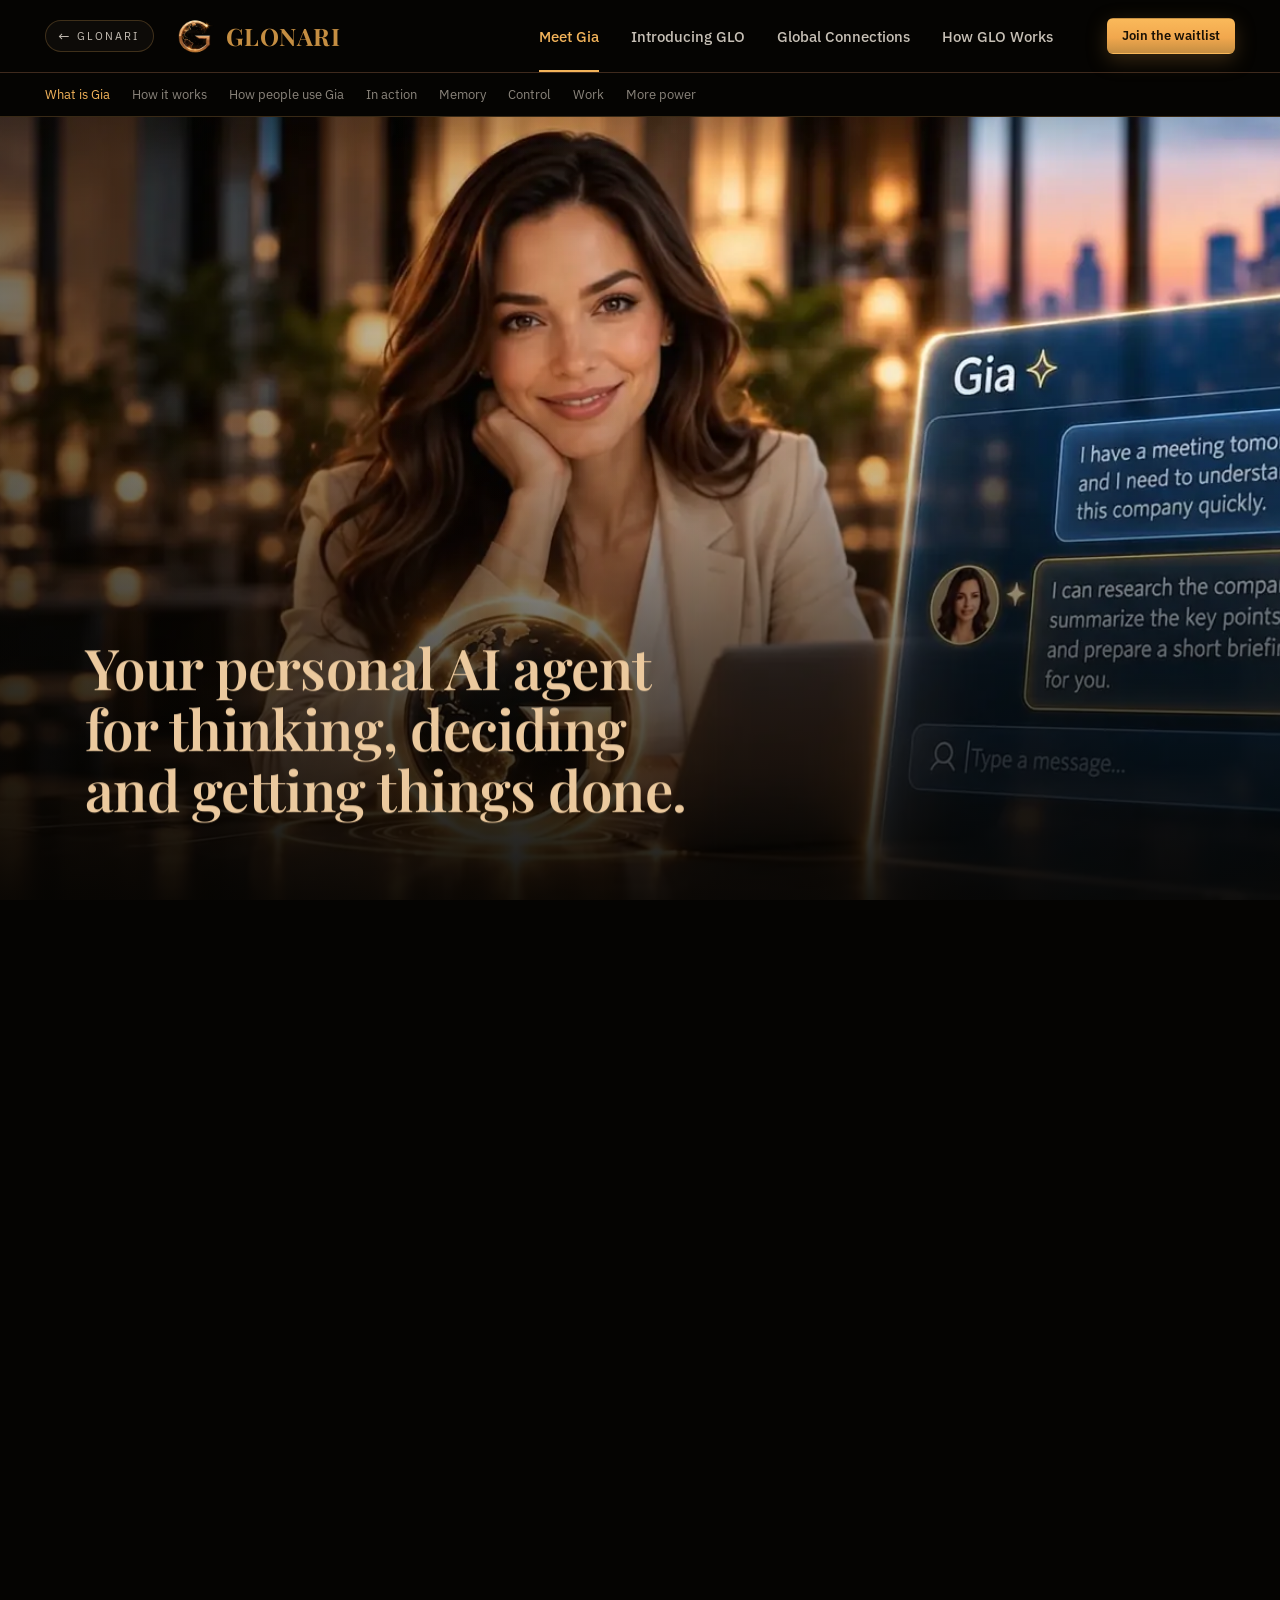
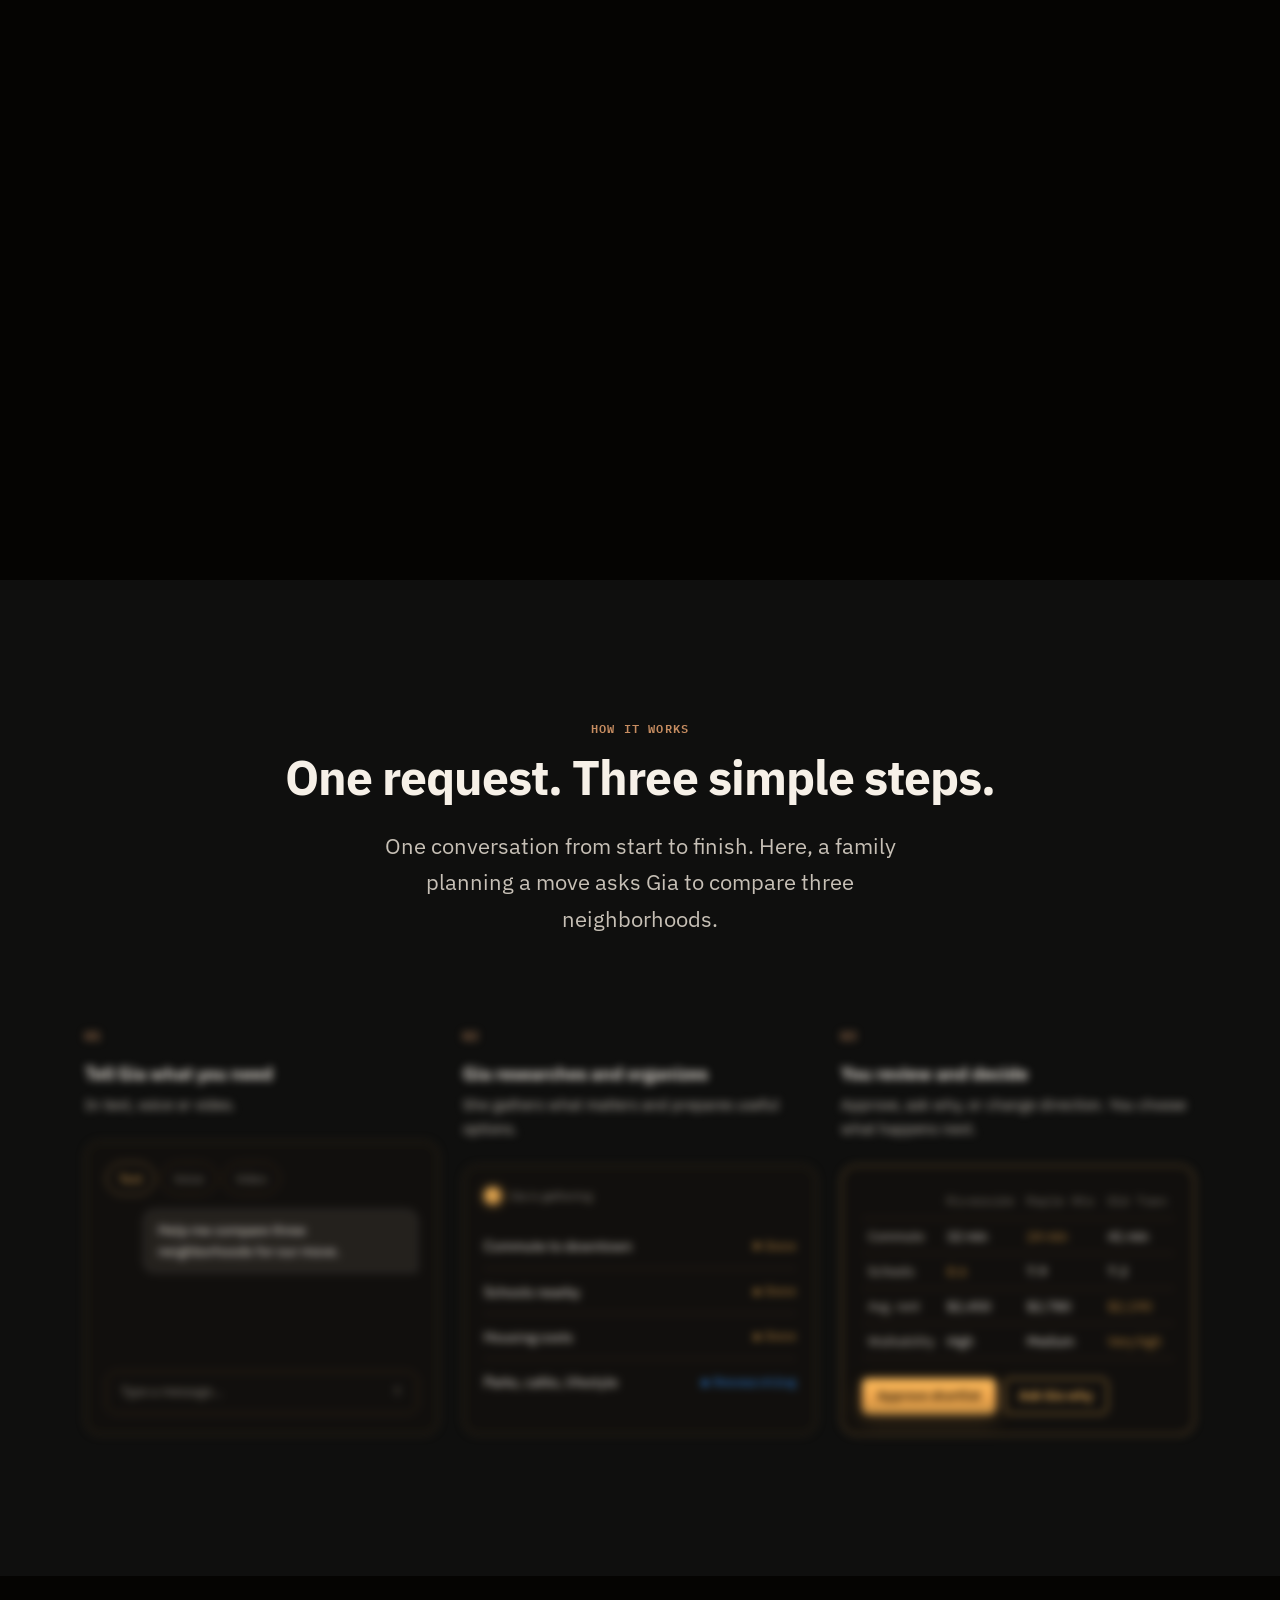
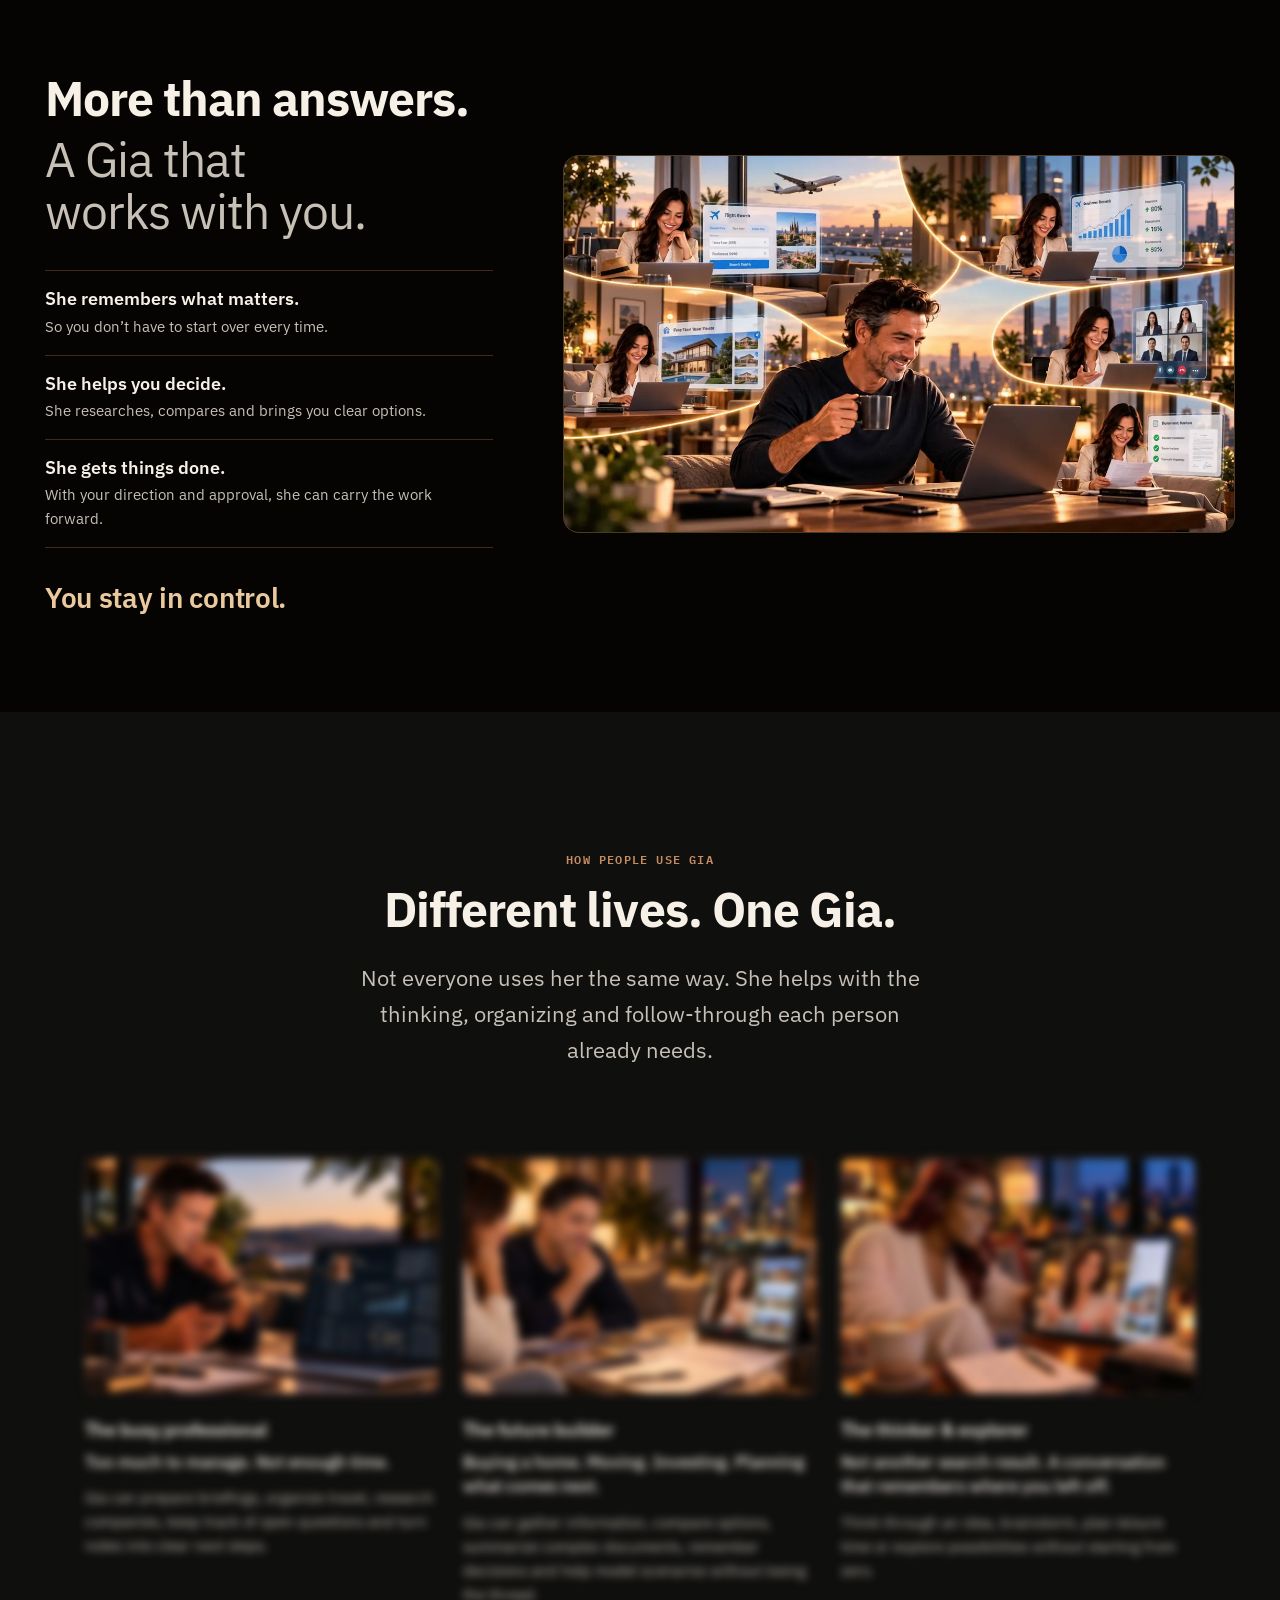
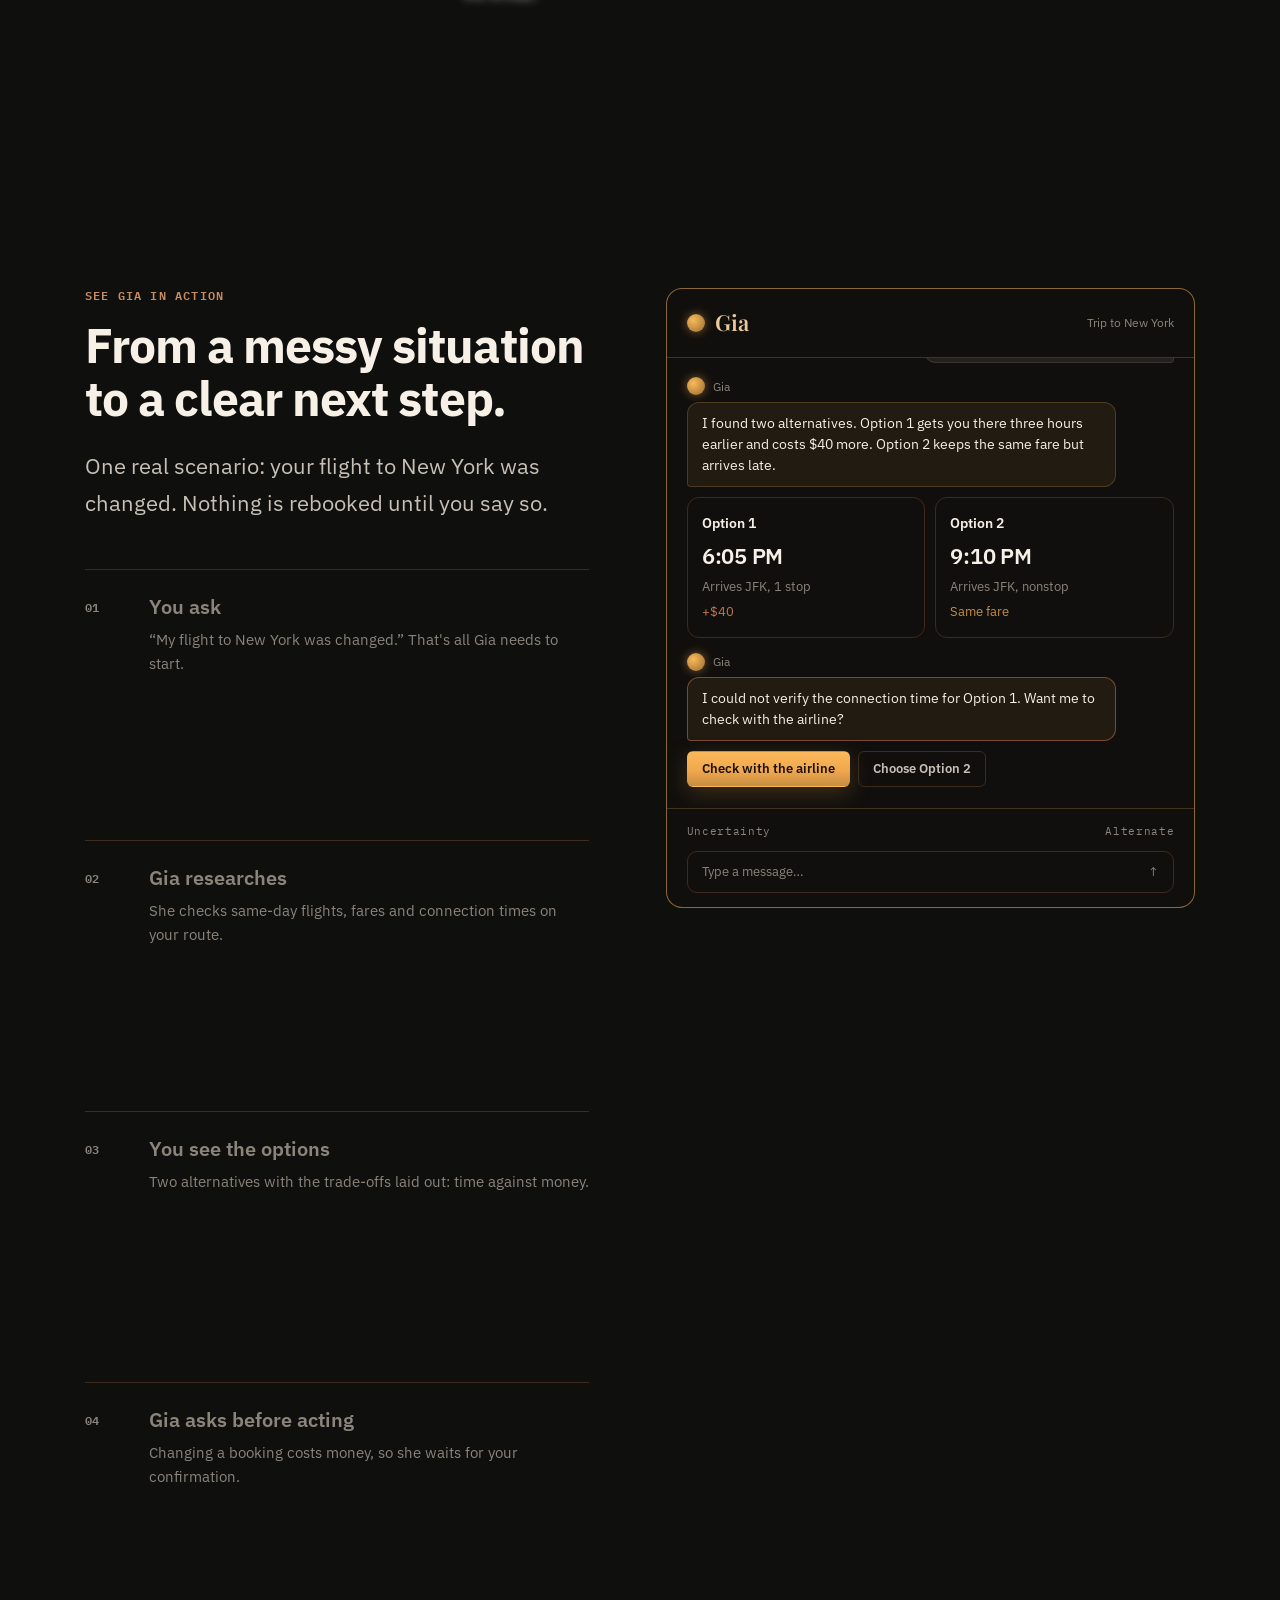
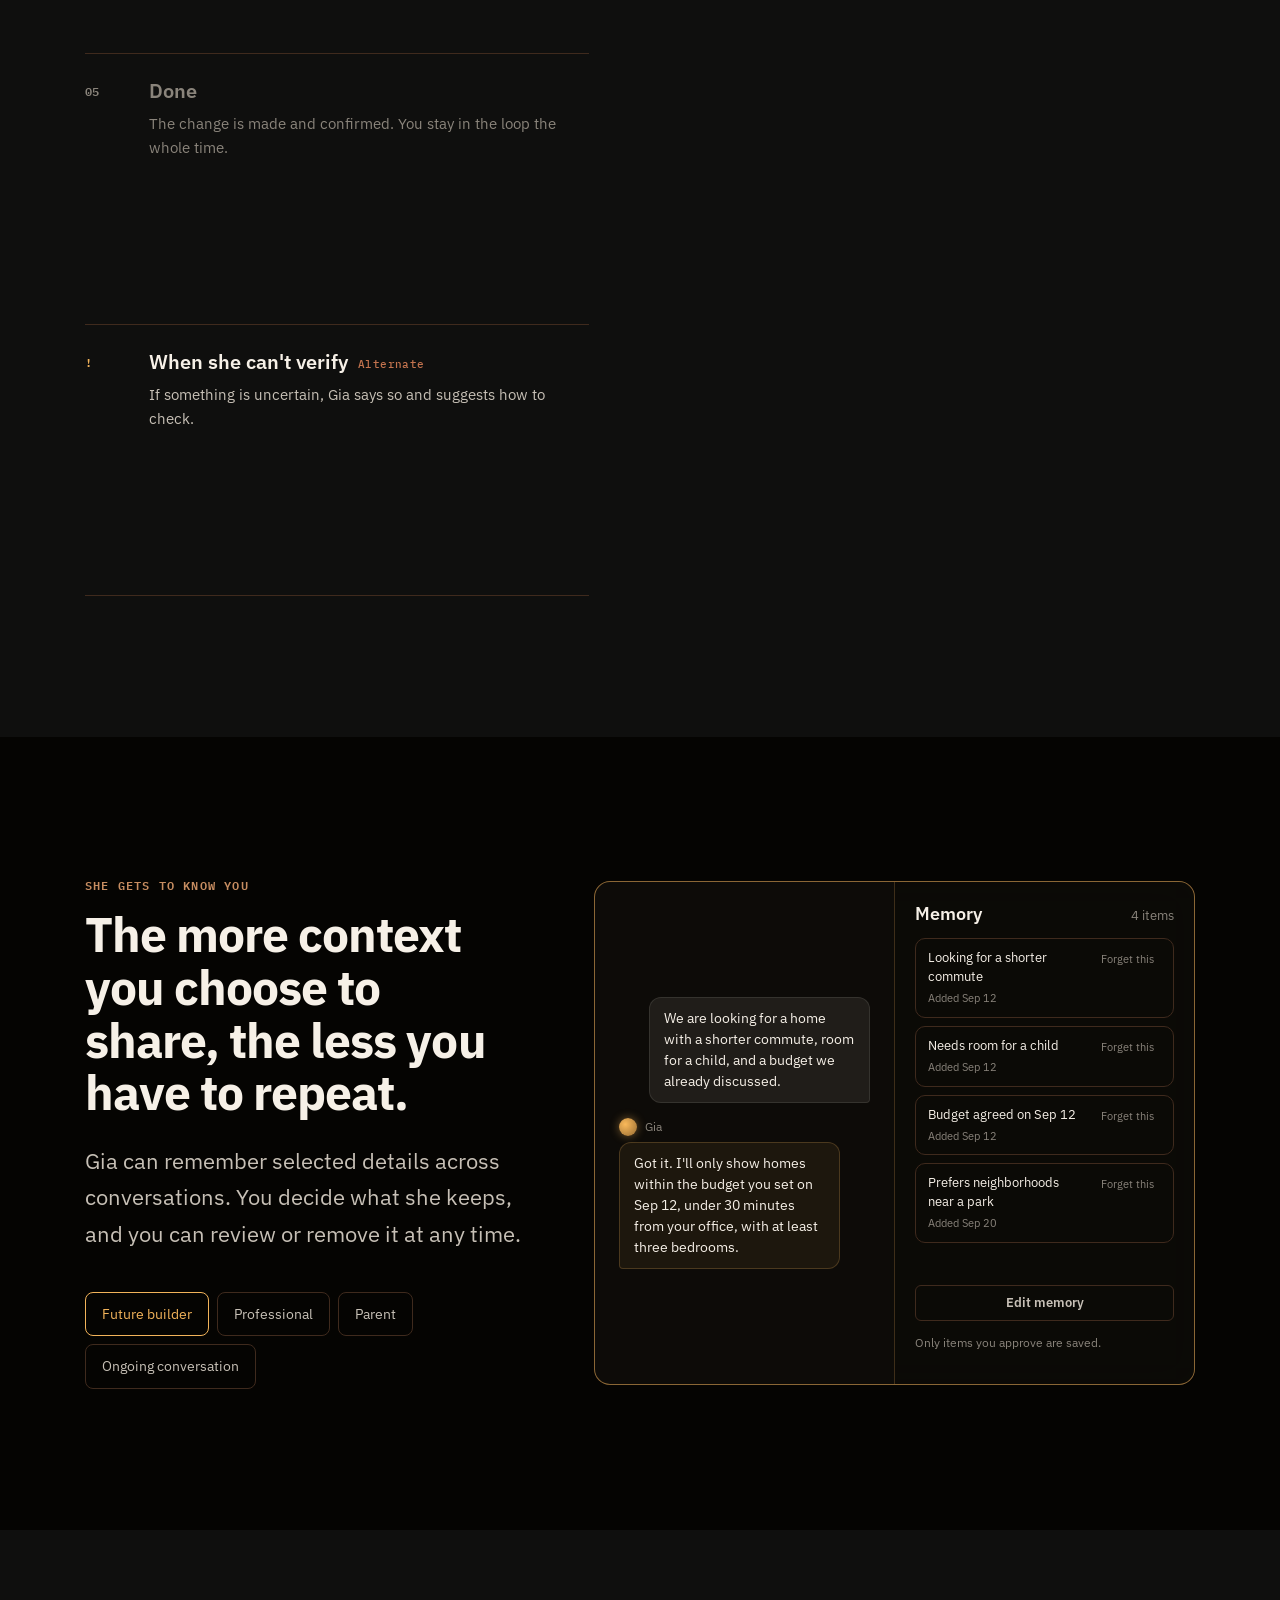
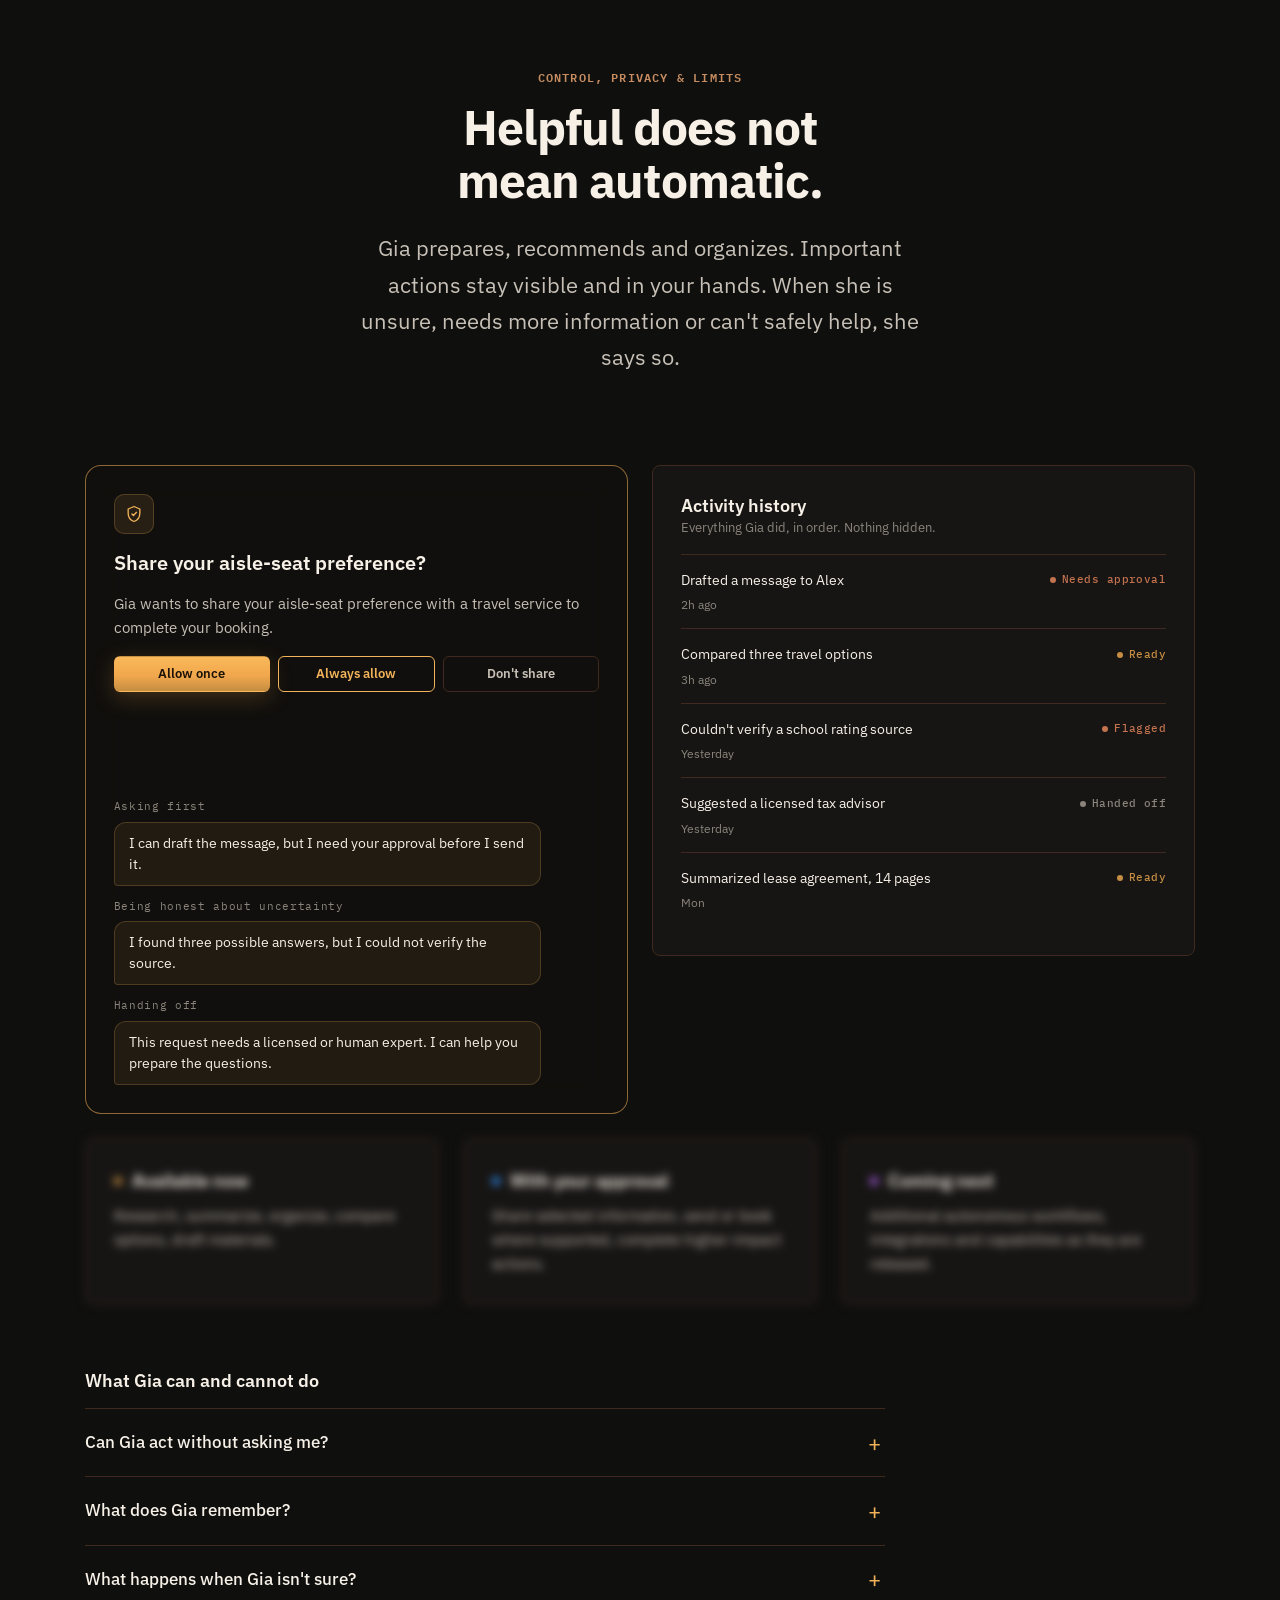
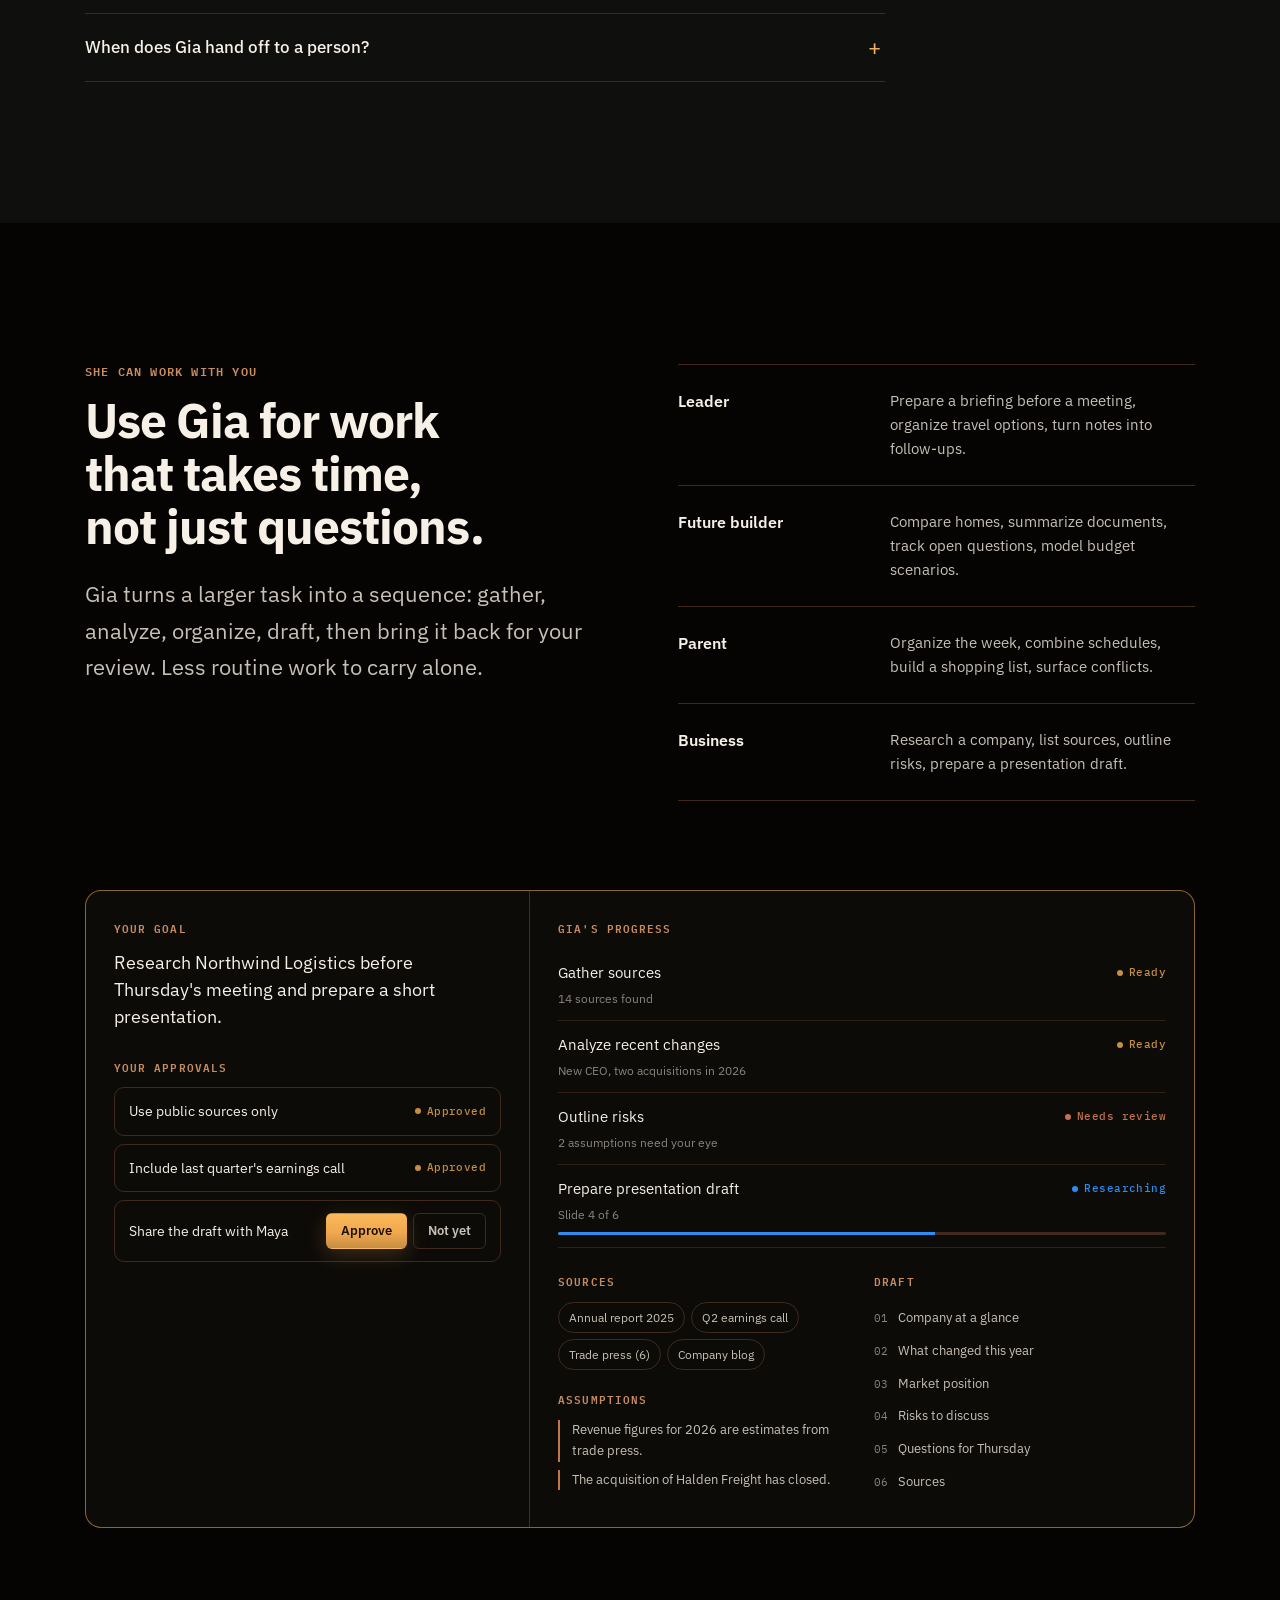
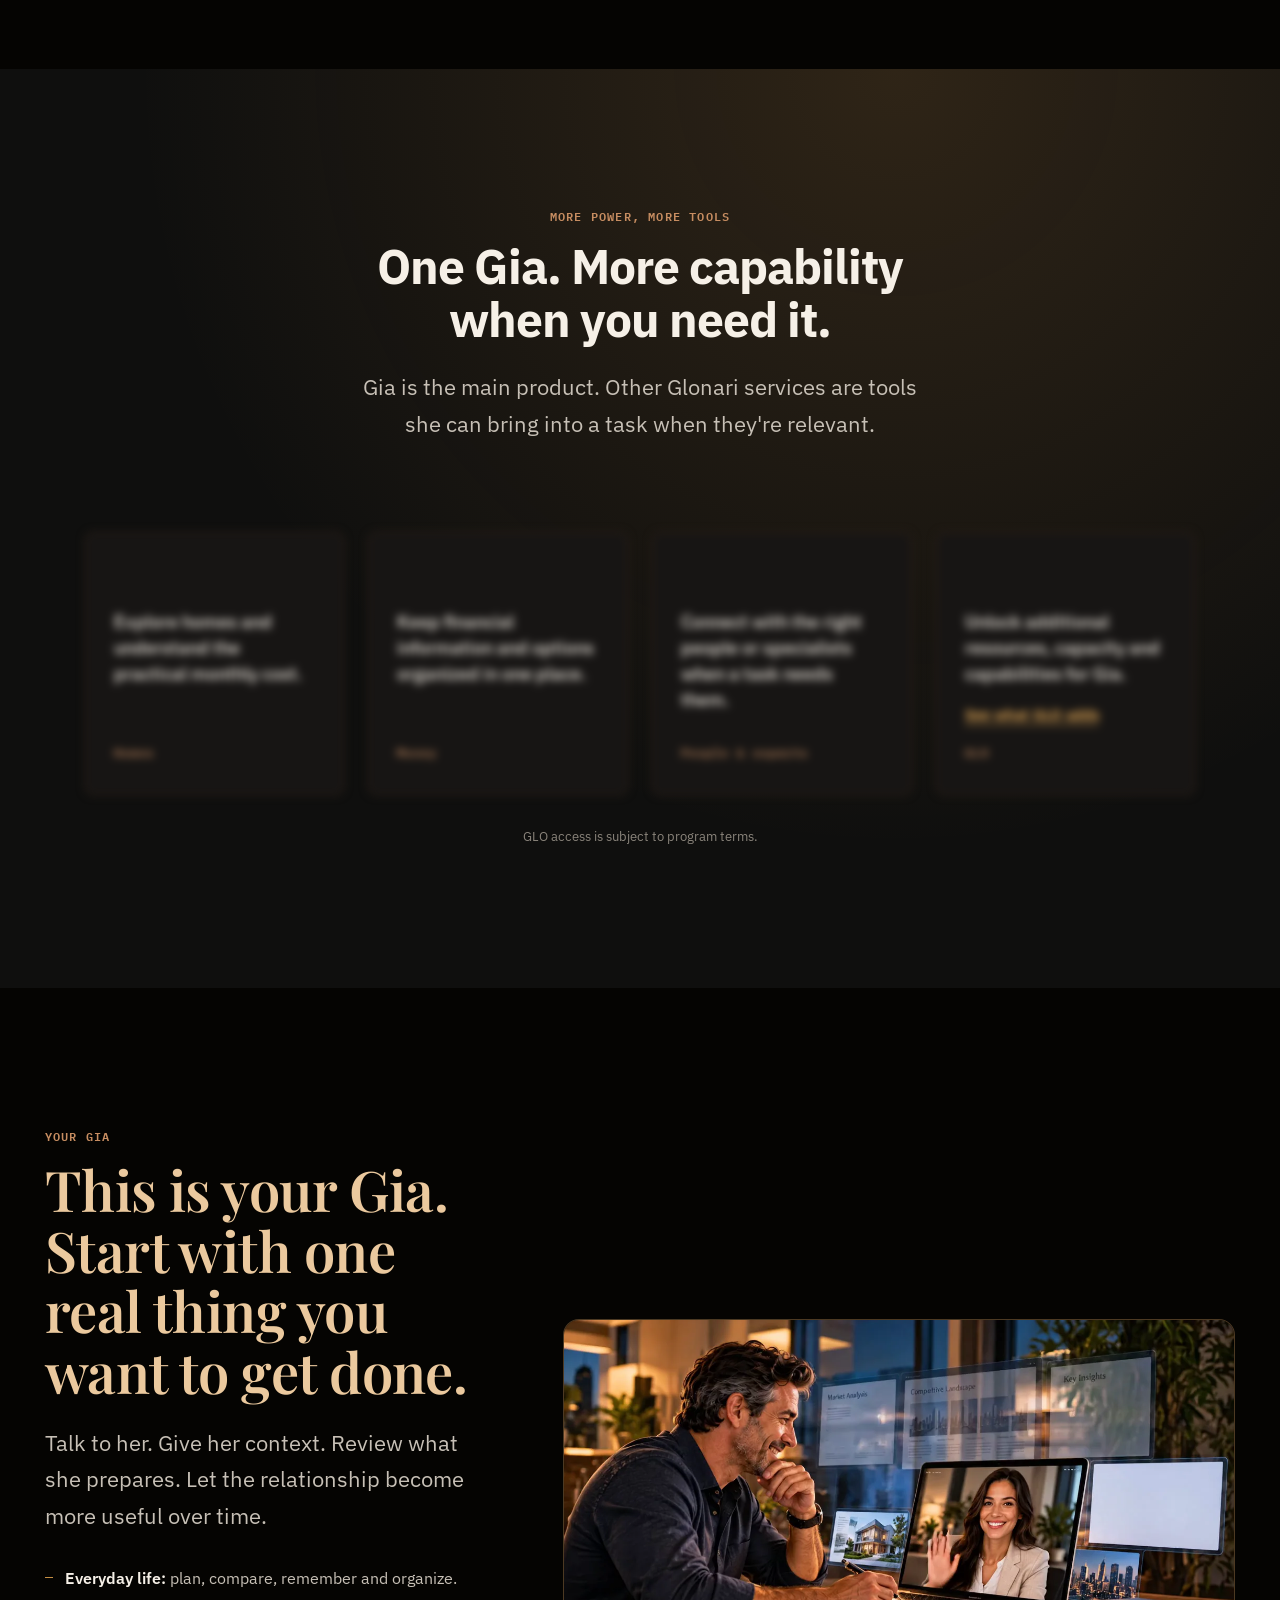
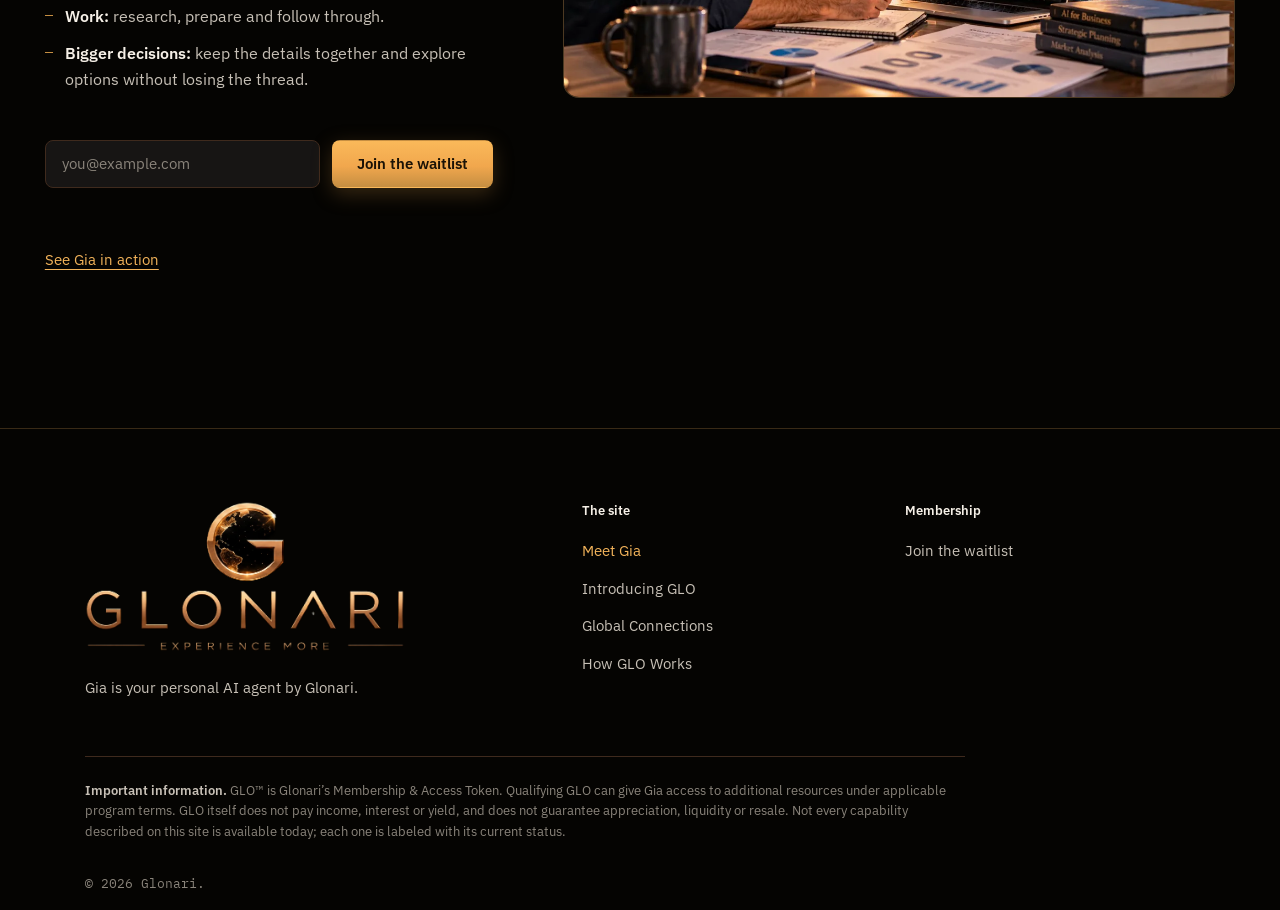
==== meet-gia/index.html @ b5c9cba5 "glonari-v3" ====
<!DOCTYPE html>
<html lang="en">
<head>
<meta charset="utf-8">
<meta name="viewport" content="width=device-width, initial-scale=1, viewport-fit=cover">
<title>Meet Gia</title>
<link rel="preconnect" href="https://fonts.googleapis.com">
<link rel="preconnect" href="https://fonts.gstatic.com" crossorigin>
<link href="https://fonts.googleapis.com/css2?family=IBM+Plex+Mono:wght@500;600&amp;family=IBM+Plex+Sans:wght@400;500;600;700&amp;family=Playfair+Display:wght@500;600;700&amp;display=swap" rel="stylesheet">
<link rel="icon" href="assets/logo/favicon-32.png" sizes="32x32" type="image/png">
<link rel="apple-touch-icon" href="assets/logo/favicon-180.png">
<link rel="stylesheet" href="css/tokens.css">
<link rel="stylesheet" href="css/base.css">
<link rel="stylesheet" href="css/components.css">
<link rel="stylesheet" href="css/shell.css">
<link rel="stylesheet" href="css/pages/meet-gia.css">
<!-- Dark entry veil, after #entry-veil in global-dream/index.html: opaque on the
     first frame, fades out once the page has loaded. Color matches #exit-transition
     in the root styles.css, so the hand-off from the Glonari scene stays black. -->
<style>
  #entry-veil {
    position: fixed;
    inset: 0;
    z-index: 2000;
    opacity: 1;
    pointer-events: none;
    background: #000;
  }
</style>
</head>
<body class="no-js" data-page="meet-gia">
<div id="entry-veil" aria-hidden="true"></div>
<script>
  // Lifts the dark entry veil after load, or after VEIL_FALLBACK_MS if load
  // is slower — whichever comes first, once. Instant under prefers-reduced-motion.
  (function () {
    var VEIL_HOLD_MS = 90;
    var VEIL_OUT_MS = 300;
    var VEIL_FALLBACK_MS = 1500; // lift anyway if load is slow to arrive
    var el = document.getElementById('entry-veil');
    if (!el) return;
    var reduceMotion = window.matchMedia('(prefers-reduced-motion: reduce)').matches;
    var lifted = false;
    function lift() {
      if (lifted) return;
      lifted = true;
      window.setTimeout(function () {
        el.style.transition = reduceMotion ? 'none' : 'opacity ' + VEIL_OUT_MS + 'ms ease-out';
        el.style.opacity = '0';
        window.setTimeout(function () { el.remove(); }, reduceMotion ? 0 : VEIL_OUT_MS);
      }, reduceMotion ? 0 : VEIL_HOLD_MS);
    }
    if (document.readyState === 'complete') lift();
    else {
      window.addEventListener('load', lift, { once: true });
      window.setTimeout(lift, VEIL_FALLBACK_MS);
    }
  })();
</script>
<a class="sr-only" href="#main">Skip to content</a>

<!-- shell:header -->
<header class="site-header">
  <div class="site-header__row">
    <a class="back-link" href="../index.html" aria-label="Back to Glonari"><span class="back-link__arrow" aria-hidden="true">&larr;</span><span class="back-link__label">Glonari</span></a>
    <a class="brand" href="#what" aria-label="Glonari, back to top">
      <img class="brand__mark" src="assets/logo/glonari-mark.webp" width="192" height="192" alt="">
      <span class="brand__name">Glonari</span>
    </a>
    <nav class="site-nav" aria-label="Site">
        <a href="index.html" aria-current="page">Meet Gia</a>
        <a href="glo.html">Introducing GLO</a>
        <a href="global-connections.html">Global Connections</a>
        <a href="how-glo-works.html">How GLO Works</a>
    </nav>
    <a class="btn btn--primary btn--sm header-cta" href="#join">Join the waitlist</a>
    <button class="menu-toggle" type="button" aria-expanded="false" aria-controls="mobile-menu" aria-label="Open menu"><span></span></button>
  </div>
  <div class="subnav">
    <nav class="subnav__inner" aria-label="On this page">
        <a href="#what">What is Gia</a>
        <a href="#how">How it works</a>
        <a href="#people">How people use Gia</a>
        <a href="#in-action">In action</a>
        <a href="#memory">Memory</a>
        <a href="#control">Control</a>
        <a href="#work">Work</a>
        <a href="#more-power">More power</a>
    </nav>
  </div>
  <div class="progress" aria-hidden="true"></div>
</header>
<div class="mobile-menu" id="mobile-menu">
  <nav aria-label="Site">
    <ul class="mm">
      <li class="mm__page is-current"><a href="index.html" aria-current="page">Meet Gia</a>
        <ul class="mm__sections" aria-label="On this page">
          <li><a href="#what">What is Gia</a></li>
          <li><a href="#how">How it works</a></li>
          <li><a href="#people">How people use Gia</a></li>
          <li><a href="#in-action">In action</a></li>
          <li><a href="#memory">Memory</a></li>
          <li><a href="#control">Control</a></li>
          <li><a href="#work">Work</a></li>
          <li><a href="#more-power">More power</a></li>
        </ul>
      </li>
      <li class="mm__page"><a href="glo.html">Introducing GLO</a></li>
      <li class="mm__page"><a href="global-connections.html">Global Connections</a></li>
      <li class="mm__page"><a href="how-glo-works.html">How GLO Works</a></li>
    </ul>
  </nav>
  <a class="btn btn--primary" href="#join">Join the waitlist</a>
</div>
<!-- /shell:header -->

<main id="main">

<!-- 01 HERO -->
<section class="hero" id="what" aria-label="Meet Gia">
  <div class="hero__stage">
    <canvas class="hero__canvas" aria-hidden="true"></canvas>
    <div class="hero__scrim" aria-hidden="true"></div>
    <div class="hero__copy">
      <div class="container">
        <div class="hero__caps">
          <div class="cap cap--1"><h1>Your personal AI agent for thinking, deciding and getting things done.</h1></div>
          <div class="cap cap--2" aria-hidden="true"><p class="cap__display">Meet Gia.</p></div>
          <div class="cap cap--3" aria-hidden="true"><p class="cap__display">Ask. Explore. Compare. Decide.</p></div>
          <div class="cap cap--4">
            <p class="cap__display">Gia helps you move forward — while you stay in control.</p>
            <div class="btn-row btn-row--stack">
              <a class="btn btn--primary" href="#in-action">See Gia in action</a>
              <a class="btn btn--secondary" href="#join">Join the waitlist</a>
            </div>
          </div>
        </div>
      </div>
    </div>
    <div class="hero__hint" aria-hidden="true">Scroll</div>
    <div class="hero__loading" aria-hidden="true"></div>
  </div>
</section>

<!-- 02 HOW IT WORKS -->
<section class="section" id="how" aria-labelledby="how-title">
  <div class="container">
    <header class="head--center reveal">
      <p class="eyebrow">How it works</p>
      <h2 class="h2" id="how-title">One request. Three simple steps.</h2>
      <p class="lead">One conversation from start to finish. Here, a family planning a move asks Gia to compare three neighborhoods.</p>
    </header>

    <ol class="steps gap-major" data-stagger>
      <li class="step">
        <div class="step__text">
          <span class="step__num">01</span>
          <h3 class="h4">Tell Gia what you need</h3>
          <p class="small">In text, voice or video.</p>
        </div>
        <div class="glass mock" aria-label="Example: the request">
          <div class="modes" aria-hidden="true"><span class="mode is-on">Text</span><span class="mode">Voice</span><span class="mode">Video</span></div>
          <div class="bubble bubble--user">Help me compare three neighborhoods for our move.</div>
          <div class="mock__input" aria-hidden="true"><span>Type a message…</span><span>↑</span></div>
        </div>
      </li>
      <li class="step">
        <div class="step__text">
          <span class="step__num">02</span>
          <h3 class="h4">Gia researches and organizes</h3>
          <p class="small">She gathers what matters and prepares useful options.</p>
        </div>
        <div class="glass mock" aria-label="Example: Gia researching">
          <div class="gia-tag"><span class="gia-dot"></span>Gia is gathering</div>
          <ul class="factor-list">
            <li>Commute to downtown <span class="status status--ready">Done</span></li>
            <li>Schools nearby <span class="status status--ready">Done</span></li>
            <li>Housing costs <span class="status status--ready">Done</span></li>
            <li>Parks, cafés, lifestyle <span class="status status--working">Researching</span></li>
          </ul>
        </div>
      </li>
      <li class="step">
        <div class="step__text">
          <span class="step__num">03</span>
          <h3 class="h4">You review and decide</h3>
          <p class="small">Approve, ask why, or change direction. You choose what happens next.</p>
        </div>
        <div class="glass mock is-active" aria-label="Example: comparison for review">
          <table class="cmp">
            <thead><tr><th scope="col"></th><th scope="col">Riverside</th><th scope="col">Maple Hts</th><th scope="col">Old Town</th></tr></thead>
            <tbody>
              <tr><th scope="row">Commute</th><td>32 min</td><td class="best">24 min</td><td>41 min</td></tr>
              <tr><th scope="row">Schools</th><td class="best">8.6</td><td>7.9</td><td>7.2</td></tr>
              <tr><th scope="row">Avg. rent</th><td>$2,450</td><td>$2,780</td><td class="best">$2,190</td></tr>
              <tr><th scope="row">Walkability</th><td>High</td><td>Medium</td><td class="best">Very high</td></tr>
            </tbody>
          </table>
          <div class="btn-row">
            <span class="btn btn--primary btn--sm">Approve shortlist</span>
            <span class="btn btn--secondary btn--sm">Ask Gia why</span>
          </div>
        </div>
      </li>
    </ol>
  </div>
</section>

<!-- 02b A GIA THAT WORKS WITH YOU (breather) -->
<section class="section section--compact section--deep" id="with-you" data-nav="how" aria-labelledby="with-you-title">
  <div class="container breather">
    <div class="breather__text reveal">
      <h2 class="h2" id="with-you-title">More than answers.<span class="breather__sub">A Gia that works with you.</span></h2>
      <ul class="pillars">
        <li><h3 class="h4">She remembers what matters.</h3><p class="small">So you don’t have to start over every time.</p></li>
        <li><h3 class="h4">She helps you decide.</h3><p class="small">She researches, compares and brings you clear options.</p></li>
        <li><h3 class="h4">She gets things done.</h3><p class="small">With your direction and approval, she can carry the work forward.</p></li>
      </ul>
      <p class="breather__close">You stay in control.</p>
    </div>
    <figure class="breather__media media-frame" style="--ratio: 16 / 9">
      <div class="media-frame__box" data-parallax>
        <video class="breather__video" src="assets/video/works-with-you.mp4" poster="assets/images/works-with-you-start.webp" data-end-poster="assets/images/works-with-you-end.webp" width="1280" height="720" muted playsinline preload="auto" aria-hidden="true"></video>
      </div>
    </figure>
  </div>
</section>

<!-- 03 HOW PEOPLE USE GIA -->
<section class="section" id="people" aria-labelledby="people-title">
  <div class="container">
    <header class="head--center reveal">
      <p class="eyebrow">How people use Gia</p>
      <h2 class="h2" id="people-title">Different lives. One Gia.</h2>
      <p class="lead">Not everyone uses her the same way. She helps with the thinking, organizing and follow-through each person already needs.</p>
    </header>

    <div class="personas gap-major" data-stagger>
      <figure class="persona">
        <div class="media-frame__box persona__frame" data-parallax>
          <img class="persona__img" src="assets/images/busy-professional.webp" width="1200" height="675" loading="lazy" decoding="async" style="object-position: 38% 50%" alt="A man at an outdoor table at sunset checks his phone, with Gia's executive summary open on his laptop">
        </div>
        <figcaption class="persona__body">
          <h3 class="h4">The busy professional</h3>
          <p class="persona__tag">Too much to manage. Not enough time.</p>
          <p class="small">Gia can prepare briefings, organize travel, research companies, keep track of open questions and turn notes into clear next steps.</p>
        </figcaption>
      </figure>
      <figure class="persona">
        <div class="media-frame__box persona__frame" data-parallax>
          <img class="persona__img" src="assets/images/couple-comparing-homes.webp" width="1200" height="675" loading="lazy" decoding="async" style="object-position: 55% 50%" alt="A couple at home in the evening compares house listings with Gia on a tablet, brochures and a floor plan on the table">
        </div>
        <figcaption class="persona__body">
          <h3 class="h4">The future builder</h3>
          <p class="persona__tag">Buying a home. Moving. Investing. Planning what comes next.</p>
          <p class="small">Gia can gather information, compare options, summarize complex documents, remember decisions and help model scenarios without losing the thread.</p>
        </figcaption>
      </figure>
      <figure class="persona">
        <div class="media-frame__box persona__frame" data-parallax>
          <img class="persona__img" src="assets/images/quiet-moment.webp" width="1200" height="900" loading="lazy" decoding="async" style="object-position: 50% 45%" alt="A woman relaxing on her sofa talks with Gia on a tablet about ideas from her notebook">
        </div>
        <figcaption class="persona__body">
          <h3 class="h4">The thinker &amp; explorer</h3>
          <p class="persona__tag">Not another search result. A conversation that remembers where you left off.</p>
          <p class="small">Think through an idea, brainstorm, plan leisure time or explore possibilities without starting from zero.</p>
        </figcaption>
      </figure>
    </div>
  </div>
</section>

<!-- 04 SEE GIA IN ACTION -->
<section class="section" id="in-action" aria-labelledby="action-title">
  <div class="container">
    <div class="action">
      <div class="action__list">
        <header class="reveal">
          <p class="eyebrow">See Gia in action</p>
          <h2 class="h2" id="action-title">From a messy situation to a clear next step.</h2>
          <p class="lead">One real scenario: your flight to New York was changed. Nothing is rebooked until you say so.</p>
        </header>
        <ol class="action__rows" id="action-rows">
          <li class="arow is-active"><button type="button" data-state="0"><span class="arow__mark">01</span><span class="arow__title">You ask</span><span class="arow__desc">“My flight to New York was changed.” That's all Gia needs to start.</span></button></li>
          <li class="arow"><button type="button" data-state="1"><span class="arow__mark">02</span><span class="arow__title">Gia researches</span><span class="arow__desc">She checks same-day flights, fares and connection times on your route.</span></button></li>
          <li class="arow"><button type="button" data-state="2"><span class="arow__mark">03</span><span class="arow__title">You see the options</span><span class="arow__desc">Two alternatives with the trade-offs laid out: time against money.</span></button></li>
          <li class="arow"><button type="button" data-state="3"><span class="arow__mark">04</span><span class="arow__title">Gia asks before acting</span><span class="arow__desc">Changing a booking costs money, so she waits for your confirmation.</span></button></li>
          <li class="arow"><button type="button" data-state="4"><span class="arow__mark">05</span><span class="arow__title">Done</span><span class="arow__desc">The change is made and confirmed. You stay in the loop the whole time.</span></button></li>
          <li class="arow arow--alt"><button type="button" data-state="5"><span class="arow__mark">!</span><span class="arow__title">When she can't verify</span><span class="arow__desc">If something is uncertain, Gia says so and suggests how to check.</span></button></li>
        </ol>
      </div>
      <div class="action__panel">
        <div class="glass phone is-active" role="region" aria-label="Gia conversation example" aria-live="polite">
          <div class="phone__head"><span class="gia-dot"></span><span class="phone__title">Gia</span><span class="phone__sub">Trip to New York</span></div>
          <div class="phone__body" id="phone-body"></div>
          <div class="phone__foot">
            <div class="phone__state"><span id="phone-state">Request</span><span id="phone-count">1 / 5</span></div>
            <div class="mock__input" aria-hidden="true"><span>Type a message…</span><span>↑</span></div>
          </div>
        </div>
      </div>
    </div>
  </div>
</section>

<!-- 05 MEMORY -->
<section class="section section--deep" id="memory" aria-labelledby="memory-title">
  <div class="container split split--mem">
    <div>
      <header class="reveal">
        <p class="eyebrow">She gets to know you</p>
        <h2 class="h2" id="memory-title">The more context you choose to share, the less you have to repeat.</h2>
        <p class="lead">Gia can remember selected details across conversations. You decide what she keeps, and you can review or remove it at any time.</p>
      </header>
      <div class="tabs" role="tablist" aria-label="Memory examples">
        <button class="tab" role="tab" aria-selected="true" aria-controls="mem-panel" data-mem="builder">Future builder</button>
        <button class="tab" role="tab" aria-selected="false" aria-controls="mem-panel" data-mem="pro" tabindex="-1">Professional</button>
        <button class="tab" role="tab" aria-selected="false" aria-controls="mem-panel" data-mem="parent" tabindex="-1">Parent</button>
        <button class="tab" role="tab" aria-selected="false" aria-controls="mem-panel" data-mem="talk" tabindex="-1">Ongoing conversation</button>
      </div>
    </div>
    <div class="glass mem is-active" id="mem-panel" role="tabpanel">
      <div class="mem__chat" id="mem-chat"></div>
      <aside class="mem__side" aria-label="Memory">
        <div class="mem__head"><span class="h4">Memory</span><span class="caption" id="mem-count"></span></div>
        <ul class="mem__list" id="mem-list"></ul>
        <div class="mem__toast" id="mem-toast" aria-live="polite"></div>
        <button class="btn btn--ghost btn--sm" type="button" id="mem-edit">Edit memory</button>
        <p class="mem__note">Only items you approve are saved.</p>
      </aside>
    </div>
  </div>
</section>

<!-- 06 CONTROL, PRIVACY & LIMITS -->
<section class="section" id="control" aria-labelledby="control-title">
  <div class="container">
    <header class="head--center reveal">
      <p class="eyebrow">Control, privacy &amp; limits</p>
      <h2 class="h2" id="control-title">Helpful does not mean automatic.</h2>
      <p class="lead">Gia prepares, recommends and organizes. Important actions stay visible and in your hands. When she is unsure, needs more information or can't safely help, she says so.</p>
    </header>

    <div class="control gap-major">
      <div class="glass perm is-active" aria-labelledby="perm-q">
        <div class="perm__icon" aria-hidden="true">
          <svg width="20" height="20" viewBox="0 0 24 24" fill="none" stroke="#F2B35A" stroke-width="1.6" stroke-linecap="round" stroke-linejoin="round"><path d="M12 3l7 3v5c0 4.5-3 8.5-7 10-4-1.5-7-5.5-7-10V6l7-3z"/><path d="M9.5 12l1.8 1.8L15 10"/></svg>
        </div>
        <p class="perm__q" id="perm-q">Share your aisle-seat preference?</p>
        <p class="small">Gia wants to share your aisle-seat preference with a travel service to complete your booking.</p>
        <div class="perm__choices" id="perm-choices">
          <button class="btn btn--primary btn--sm" type="button" data-perm="Allow once">Allow once</button>
          <button class="btn btn--secondary btn--sm" type="button" data-perm="Always allow">Always allow</button>
          <button class="btn btn--ghost btn--sm" type="button" data-perm="Don't share">Don't share</button>
        </div>
        <p class="perm__result" id="perm-result" aria-live="polite"></p>
        <div class="says">
          <div class="say"><span class="say__label">Asking first</span><div class="bubble bubble--gia">I can draft the message, but I need your approval before I send it.</div></div>
          <div class="say"><span class="say__label">Being honest about uncertainty</span><div class="bubble bubble--gia">I found three possible answers, but I could not verify the source.</div></div>
          <div class="say"><span class="say__label">Handing off</span><div class="bubble bubble--gia">This request needs a licensed or human expert. I can help you prepare the questions.</div></div>
        </div>
      </div>

      <div class="card">
        <h3 class="h4">Activity history</h3>
        <p class="caption">Everything Gia did, in order. Nothing hidden.</p>
        <ul class="log" id="log">
          <li>Drafted a message to Alex<small>2h ago</small><span class="status status--review">Needs approval</span></li>
          <li>Compared three travel options<small>3h ago</small><span class="status status--ready">Ready</span></li>
          <li>Couldn't verify a school rating source<small>Yesterday</small><span class="status status--review">Flagged</span></li>
          <li>Suggested a licensed tax advisor<small>Yesterday</small><span class="status status--muted">Handed off</span></li>
          <li>Summarized lease agreement, 14 pages<small>Mon</small><span class="status status--ready">Ready</span></li>
        </ul>
      </div>
    </div>

    <div class="tiers" data-stagger>
      <div class="card tier" style="--dot: var(--gp-gold-mid)" data-spotlight><h3 class="tier__name">Available now</h3><p class="small">Research, summarize, organize, compare options, draft materials.</p></div>
      <div class="card tier" style="--dot: var(--gp-blue)" data-spotlight><h3 class="tier__name">With your approval</h3><p class="small">Share selected information, send or book where supported, complete higher-impact actions.</p></div>
      <div class="card tier" style="--dot: var(--gp-violet)" data-spotlight><h3 class="tier__name">Coming next</h3><p class="small">Additional autonomous workflows, integrations and capabilities as they are released.</p></div>
    </div>

    <div class="faq">
      <h3 class="h4">What Gia can and cannot do</h3>
      <details><summary>Can Gia act without asking me?</summary><p class="small">Not for anything important. She can research, summarize and draft on her own. Sending, sharing, booking or paying always waits for your approval.</p></details>
      <details><summary>What does Gia remember?</summary><p class="small">Only what you choose to save. You can review, edit or remove any item in Memory at any time.</p></details>
      <details><summary>What happens when Gia isn't sure?</summary><p class="small">She tells you what she couldn't verify and suggests how to check it, instead of guessing.</p></details>
      <details><summary>When does Gia hand off to a person?</summary><p class="small">When a request needs a licensed professional or a human expert. She says so and helps you prepare.</p></details>
      <!-- Waiting for the answer from the product and legal teams: remove "hidden" and write the answer to show it. -->
      <details hidden><summary>Where is my data stored, and how do I delete it?</summary><p class="small">Answer to come from the product and legal teams.</p></details>
    </div>
  </div>
</section>

<!-- 07 WORK -->
<section class="section section--deep" id="work" aria-labelledby="work-title">
  <div class="container">
    <div class="split" style="align-items: start;">
      <header class="reveal">
        <p class="eyebrow">She can work with you</p>
        <h2 class="h2" id="work-title">Use Gia for work that takes time, not just questions.</h2>
        <p class="lead">Gia turns a larger task into a sequence: gather, analyze, organize, draft, then bring it back for your review. Less routine work to carry alone.</p>
      </header>
      <ul class="examples">
        <li><b>Leader</b><span class="small">Prepare a briefing before a meeting, organize travel options, turn notes into follow-ups.</span></li>
        <li><b>Future builder</b><span class="small">Compare homes, summarize documents, track open questions, model budget scenarios.</span></li>
        <li><b>Parent</b><span class="small">Organize the week, combine schedules, build a shopping list, surface conflicts.</span></li>
        <li><b>Business</b><span class="small">Research a company, list sources, outline risks, prepare a presentation draft.</span></li>
      </ul>
    </div>

    <div class="glass ws gap-major is-active" aria-label="Example task workspace">
      <div class="ws__pane">
        <p class="ws__label">Your goal</p>
        <p class="ws__goal">Research Northwind Logistics before Thursday's meeting and prepare a short presentation.</p>
        <p class="ws__label">Your approvals</p>
        <ul class="appr">
          <li>Use public sources only <span class="status status--ready">Approved</span></li>
          <li>Include last quarter's earnings call <span class="status status--ready">Approved</span></li>
          <li id="appr-share">Share the draft with Maya <span class="btn-row" style="gap:6px"><button class="btn btn--primary btn--sm" type="button" data-appr="yes">Approve</button><button class="btn btn--ghost btn--sm" type="button" data-appr="no">Not yet</button></span></li>
        </ul>
      </div>
      <div class="ws__pane">
        <p class="ws__label">Gia's progress</p>
        <ul class="tasks">
          <li>Gather sources<small>14 sources found</small><span class="status status--ready">Ready</span></li>
          <li>Analyze recent changes<small>New CEO, two acquisitions in 2026</small><span class="status status--ready">Ready</span></li>
          <li>Outline risks<small>2 assumptions need your eye</small><span class="status status--review">Needs review</span></li>
          <li>Prepare presentation draft<small>Slide 4 of 6</small><span class="status status--working">Researching</span><span class="bar"><i></i></span></li>
        </ul>
        <div class="ws__cols">
          <div>
            <p class="ws__label">Sources</p>
            <div class="chips"><span class="chip">Annual report 2025</span><span class="chip">Q2 earnings call</span><span class="chip">Trade press (6)</span><span class="chip">Company blog</span></div>
            <p class="ws__label" style="margin-top:20px">Assumptions</p>
            <div style="display:grid;gap:8px">
              <p class="assume">Revenue figures for 2026 are estimates from trade press.</p>
              <p class="assume">The acquisition of Halden Freight has closed.</p>
            </div>
          </div>
          <div>
            <p class="ws__label">Draft</p>
            <ol class="draft"><li>Company at a glance</li><li>What changed this year</li><li>Market position</li><li>Risks to discuss</li><li>Questions for Thursday</li><li>Sources</li></ol>
          </div>
        </div>
      </div>
    </div>
  </div>
</section>

<!-- 08 MORE POWER -->
<section class="section section--glow" id="more-power" aria-labelledby="power-title">
  <div class="container">
    <header class="head--center reveal">
      <p class="eyebrow">More power, more tools</p>
      <h2 class="h2" id="power-title">One Gia. More capability when you need it.</h2>
      <p class="lead">Gia is the main product. Other Glonari services are tools she can bring into a task when they're relevant.</p>
    </header>
    <div class="tools gap-major" data-stagger>
      <div class="card tool" data-spotlight>
        <svg class="draw-icon" width="28" height="28" viewBox="0 0 24 24" fill="none" stroke="currentColor" stroke-width="1.5" stroke-linecap="round" stroke-linejoin="round" aria-hidden="true"><path d="M3 11l9-7 9 7"/><path d="M5 10v10h14V10"/><path d="M10 20v-6h4v6"/></svg>
        <p class="tool__text">Explore homes and understand the practical monthly cost.</p>
        <span class="tool__name">Homes</span>
      </div>
      <div class="card tool" data-spotlight>
        <svg class="draw-icon" width="28" height="28" viewBox="0 0 24 24" fill="none" stroke="currentColor" stroke-width="1.5" stroke-linecap="round" stroke-linejoin="round" aria-hidden="true"><rect x="3" y="6" width="18" height="13" rx="2"/><path d="M3 10h18"/><path d="M7 15h3"/></svg>
        <p class="tool__text">Keep financial information and options organized in one place.</p>
        <span class="tool__name">Money</span>
      </div>
      <div class="card tool" data-spotlight>
        <svg class="draw-icon" width="28" height="28" viewBox="0 0 24 24" fill="none" stroke="currentColor" stroke-width="1.5" stroke-linecap="round" stroke-linejoin="round" aria-hidden="true"><circle cx="9" cy="8" r="3.2"/><path d="M3 20c0-3.3 2.7-6 6-6s6 2.7 6 6"/><circle cx="17.5" cy="9" r="2.4"/><path d="M16 14.2c2.9.3 5 2.6 5 5.8"/></svg>
        <p class="tool__text">Connect with the right people or specialists when a task needs them.</p>
        <span class="tool__name">People &amp; experts</span>
      </div>
      <a class="card tool tool--link" href="glo.html" data-spotlight>
        <svg class="draw-icon" width="28" height="28" viewBox="0 0 24 24" fill="none" stroke="currentColor" stroke-width="1.5" stroke-linecap="round" stroke-linejoin="round" aria-hidden="true"><path d="M13 2L4 14h7l-1 8 9-12h-7l1-8z"/></svg>
        <p class="tool__text">Unlock additional resources, capacity and capabilities for Gia.</p>
        <span class="tool__more">See what GLO adds</span>
        <span class="tool__name">GLO</span>
      </a>
    </div>
    <p class="caption tools-note">GLO access is subject to program terms.</p>
  </div>
</section>

<!-- 09 FINAL CTA -->
<section class="section section--deep" id="join" aria-labelledby="join-title">
  <div class="container final">
    <div>
      <p class="eyebrow">Your Gia</p>
      <h2 class="final__h" id="join-title">This is your Gia. Start with one real thing you want to get done.</h2>
      <p class="lead">Talk to her. Give her context. Review what she prepares. Let the relationship become more useful over time.</p>
      <ul class="uses">
        <li><b>Everyday life:</b> plan, compare, remember and organize.</li>
        <li><b>Work:</b> research, prepare and follow through.</li>
        <li><b>Bigger decisions:</b> keep the details together and explore options without losing the thread.</li>
      </ul>
      <form class="waitlist" id="waitlist" novalidate>
        <label class="sr-only" for="wl-email">Email address</label>
        <input id="wl-email" type="email" name="email" placeholder="you@example.com" autocomplete="email" required>
        <button class="btn btn--primary" type="submit">Join the waitlist</button>
      </form>
      <p class="waitlist__msg" id="wl-msg" aria-live="polite"></p>
      <p class="final__alt"><a href="#in-action">See Gia in action</a></p>
    </div>
    <figure class="final__media" data-parallax>
      <video class="final__img" data-play-once data-delay="400" data-still="assets/images/final-gia-still.webp" muted playsinline preload="metadata" poster="assets/images/final-gia-poster.webp" width="1280" height="720" aria-hidden="true">
        <source src="assets/video/final-gia.mp4" type="video/mp4">
      </video>
    </figure>
  </div>
</section>

</main>

<!-- shell:footer -->
<footer class="site-footer">
  <div class="container">
    <div class="footer__top" style="--footer-cols: 2">
      <div class="footer__brand">
        <a class="footer-logo" href="#what" aria-label="Glonari, back to top">
          <picture>
            <source media="(max-width: 768px)" srcset="assets/logo/glonari-lockup-stacked.webp" width="760" height="359">
            <img src="assets/logo/glonari-lockup-horizontal.webp" width="840" height="222" alt="Glonari. Experience more.">
          </picture>
        </a>
        <p class="small footer__about">Gia is your personal AI agent by Glonari.</p>
      </div>
      <nav class="footer__col" aria-label="Footer: site">
        <p class="footer__head">The site</p>
        <ul>
          <li><a href="index.html" aria-current="page">Meet Gia</a></li>
          <li><a href="glo.html">Introducing GLO</a></li>
          <li><a href="global-connections.html">Global Connections</a></li>
          <li><a href="how-glo-works.html">How GLO Works</a></li>
        </ul>
      </nav>
      <div class="footer__col">
        <p class="footer__head">Membership</p>
        <ul>
          <li><a href="#join">Join the waitlist</a></li>
        </ul>
      </div>
    </div>
    <div class="footer__info">
      <p class="caption"><strong>Important information.</strong> GLO&trade; is Glonari&rsquo;s Membership &amp; Access Token. Qualifying GLO can give Gia access to additional resources under applicable program terms. GLO itself does not pay income, interest or yield, and does not guarantee appreciation, liquidity or resale. Not every capability described on this site is available today; each one is labeled with its current status.</p>
    </div>
    <p class="caption mono footer__legal">© 2026 Glonari.</p>
  </div>
</footer>
<!-- /shell:footer -->

<script src="js/site.js"></script>
<script src="js/components.js"></script>
<script src="js/pages/meet-gia-frames.js"></script>
<script src="js/pages/meet-gia.js"></script>
</body>
</html>
---- meet-gia/css/tokens.css ----
/* Gia site — design tokens.
   Colors: docs/GLONARI_PULSE_COLORS.md. Type, spacing, layout, motion: docs/GIA-SITE-DESIGN-SYSTEM.md. */
:root {
  color-scheme: dark;
  /* Background & surfaces */
  --gp-black: #050402; --gp-bg: #0F0F0E; --gp-surface: #171514; --gp-surface-2: #1D1712;
  --gp-warm-dark: #251D16; --gp-line: #3F2A1D;
  --gp-glass: rgba(20, 17, 14, 0.62);
  --gp-glass-border: rgba(242, 179, 90, 0.22);
  --gp-glass-border-active: rgba(242, 179, 90, 0.55);
  /* Glonari gold */
  --gp-gold-glow: #FAB95A; --gp-gold: #F2B35A; --gp-gold-warm: #F1A74D; --gp-gold-mid: #C58E42;
  --gp-gold-deep: #966B32; --gp-gold-dark: #604119; --gp-champagne: #EBC99E; --gp-copper: #C78D61;
  /* Text */
  --gp-text: #F6F0E7; --gp-white: #FFFFFF; --gp-text-2: #C7C0B6; --gp-text-muted: #8A847B; --gp-on-gold: #1A1206;
  /* Data colors */
  --gp-green: #2EDB8C; --gp-blue: #2F8CF0; --gp-teal: #1EC8E0; --gp-violet: #A35CE0; --gp-warning: #C3734E;
  /* Effects */
  --gp-btn-gradient: linear-gradient(180deg, #FAB95A 0%, #F1A74D 55%, #C58E42 100%);
  --gp-power-glow: 0 0 40px rgba(250, 185, 90, 0.35);

  /* Type (DS) */
  --font-display: "Playfair Display", Georgia, "Times New Roman", serif;
  --font-ui: "IBM Plex Sans", system-ui, -apple-system, "Segoe UI", Roboto, sans-serif;
  --font-mono: "IBM Plex Mono", ui-monospace, SFMono-Regular, Menlo, Consolas, monospace;

  /* Layout (DS) */
  --container-max: 1200px;
  --page-pad: clamp(24px, 3.5vw, 48px);
  --section-pad: clamp(96px, 11vw, 160px);
  --section-pad-compact: clamp(72px, 8vw, 96px);
  --grid-gap: clamp(48px, 6vw, 96px);
  --header-row: 72px;                                   /* level 1: brand, pages, CTA */
  --subnav-h: 44px;                                     /* level 2: sections of this page */
  --header-h: calc(var(--header-row) + var(--subnav-h)); /* total fixed header; level 2 hides at 1100px and below */
  --ease: cubic-bezier(.22, .61, .36, 1);

  box-sizing: border-box;
  padding-top: env(safe-area-inset-top, 0px);
  padding-bottom: env(safe-area-inset-bottom, 0px);
}
@media (max-width: 1100px) { :root { --header-h: var(--header-row); } }
@media (max-width: 768px) { :root { --header-row: 64px; --page-pad: 24px; } }
@media (max-width: 480px) { :root { --page-pad: 20px; } }
---- meet-gia/css/base.css ----
/* Gia site — base: reset, type, sections, buttons, reveal. Shared by every page. */
*, *::before, *::after { box-sizing: inherit; }
html {
  background: var(--gp-bg);
  scroll-padding-top: calc(var(--header-h) + env(safe-area-inset-top, 0px));
  scroll-behavior: smooth;
  -webkit-text-size-adjust: 100%;
}
body {
  margin: 0; background: var(--gp-bg); color: var(--gp-text);
  font-family: var(--font-ui); font-size: 16px; line-height: 1.6;
  -webkit-font-smoothing: antialiased; overflow-x: clip;
}
img, canvas { max-width: 100%; display: block; }
a { color: inherit; }
button { font: inherit; color: inherit; }
:focus-visible { outline: 2px solid var(--gp-gold); outline-offset: 3px; border-radius: 4px; }
[hidden] { display: none !important; }
.sr-only { position: absolute; width: 1px; height: 1px; overflow: hidden; clip: rect(0 0 0 0); white-space: nowrap; }

.container { width: min(100%, var(--container-max)); margin-inline: auto; padding-inline: var(--page-pad); }


/* ===== Type ===== */
.eyebrow {
  font-family: var(--font-mono); font-size: 12px; font-weight: 600; line-height: 1.2;
  letter-spacing: .10em; text-transform: uppercase; color: var(--gp-copper); margin: 0 0 16px;
}
.h2 { font-size: clamp(32px, 4vw, 48px); font-weight: 700; line-height: 1.10; letter-spacing: -0.02em; margin: 0; color: var(--gp-text); text-wrap: balance; }
.h3 { font-size: clamp(20px, 2vw, 28px); font-weight: 600; line-height: 1.2; letter-spacing: -0.01em; margin: 0; }
.h4 { font-size: 18px; font-weight: 600; line-height: 1.3; margin: 0; }
.lead { font-size: clamp(18px, 1.8vw, 22px); line-height: 1.65; color: var(--gp-text-2); margin: 24px 0 0; max-width: 560px; }
.body { font-size: clamp(17px, 1.4vw, 20px); line-height: 1.7; color: var(--gp-text-2); margin: 0; }
.small { font-size: 15px; line-height: 1.6; color: var(--gp-text-2); margin: 0; }
.caption { font-size: 13px; line-height: 1.55; color: var(--gp-text-muted); margin: 0; }
.mono { font-family: var(--font-mono); }

/* ===== Sections ===== */
.section { padding-block: var(--section-pad); position: relative; }
.section--glow { background: radial-gradient(ellipse at 70% 0%, rgba(241, 167, 77, 0.14), transparent 60%), var(--gp-bg); }
.section--deep { background: var(--gp-black); }
.head--center { max-width: 720px; margin-inline: auto; text-align: center; }
.head--center .lead { margin-inline: auto; }
.gap-major { margin-top: clamp(64px, 7vw, 96px); }
@media (max-width: 768px) { .section { padding-block: clamp(72px, 14vw, 96px); } }

.section--compact { padding-block: var(--section-pad-compact); }
@media (max-width: 768px) { .section--compact { padding-block: 72px; } }

/* ===== Buttons ===== */
.btn {
  display: inline-flex; align-items: center; justify-content: center; gap: 8px;
  min-height: 48px; padding: 0 24px; border-radius: 8px; border: 1px solid transparent;
  font-family: var(--font-ui); font-size: 15px; font-weight: 600; text-decoration: none; cursor: pointer;
  transition: box-shadow .25s var(--ease), background-color .25s var(--ease), border-color .25s var(--ease), color .25s var(--ease);
  white-space: nowrap;
}
.btn--primary { background: var(--gp-btn-gradient); color: var(--gp-on-gold); box-shadow: 0 6px 20px rgba(150, 107, 50, 0.35); }
.btn--primary:hover { box-shadow: var(--gp-power-glow); }
.btn--secondary { background: transparent; border-color: var(--gp-gold); color: var(--gp-gold); }
.btn--secondary:hover { background: rgba(242, 179, 90, 0.08); }
.btn--ghost { background: transparent; border-color: var(--gp-line); color: var(--gp-text-2); }
.btn--ghost:hover { border-color: var(--gp-gold-mid); color: var(--gp-text); }
.btn--sm { min-height: 36px; padding: 0 14px; font-size: 13px; border-radius: 6px; }
.btn-row { display: flex; flex-wrap: wrap; gap: 16px; }
@media (max-width: 768px) { .btn-row--stack { flex-direction: column; } .btn-row--stack .btn { width: 100%; } }

/* ===== Reveal (DS motion: 600ms, 24px) ===== */
.reveal { opacity: 0; transform: translateY(24px); transition: opacity .6s var(--ease), transform .6s var(--ease); }
.reveal.is-in { opacity: 1; transform: none; }
.no-js .reveal { opacity: 1; transform: none; }

@media (prefers-reduced-motion: reduce) {
  html { scroll-behavior: auto; }
  .reveal { opacity: 1; transform: none; transition: none; }
  .btn { transition: none; }
}
---- meet-gia/css/components.css ----
/* Gia site — shared components: product-UI glass, chat atoms, status, cards, split,
   activity log, status tiers, task workspace. Used on more than one page (or planned to be). */

/* ===== Glass (product UI) ===== */
.glass {
  background: var(--gp-glass);
  -webkit-backdrop-filter: blur(18px); backdrop-filter: blur(18px);
  border: 1px solid var(--gp-glass-border); border-radius: 16px;
}
@supports not ((backdrop-filter: blur(1px)) or (-webkit-backdrop-filter: blur(1px))) { .glass { background: var(--gp-surface); } }
.glass.is-active { border-color: var(--gp-glass-border-active); }

/* Chat atoms reused across mockups */
.bubble { max-width: 88%; padding: 10px 14px; border-radius: 12px; font-size: 14px; line-height: 1.5; }
.bubble--user { margin-left: auto; background: rgba(246, 240, 231, 0.08); border: 1px solid rgba(246, 240, 231, 0.10); color: var(--gp-text); border-bottom-right-radius: 4px; }
.bubble--gia { background: rgba(242, 179, 90, 0.07); border: 1px solid var(--gp-glass-border); color: var(--gp-text); border-bottom-left-radius: 4px; }
.gia-tag { display: flex; align-items: center; gap: 8px; font-size: 12px; color: var(--gp-text-muted); margin-bottom: 6px; }
.gia-dot { width: 18px; height: 18px; border-radius: 50%; background: radial-gradient(circle at 35% 35%, var(--gp-gold-glow), var(--gp-gold-deep)); box-shadow: 0 0 10px rgba(250, 185, 90, .45); flex: none; }
.status { display: inline-flex; align-items: center; gap: 6px; font-family: var(--font-mono); font-size: 11px; font-weight: 500; letter-spacing: .04em; white-space: nowrap; }
.status::before { content: ""; width: 6px; height: 6px; border-radius: 50%; background: currentColor; }
.status--ready { color: var(--gp-gold-mid); }
.status--working { color: var(--gp-blue); }
.status--review { color: var(--gp-warning); }
.status--muted { color: var(--gp-text-muted); }
.msg-in { animation: msgIn .45s var(--ease) both; }
@keyframes msgIn { from { opacity: 0; transform: translateY(10px); } to { opacity: 1; transform: none; } }

/* ===== Card ===== */
.card { background: var(--gp-surface); border: 1px solid var(--gp-line); border-radius: 8px; padding: 28px; }

/* ===== Split ===== */
.split { display: grid; grid-template-columns: minmax(0, 1fr) minmax(0, 1fr); gap: var(--grid-gap); align-items: center; }
.split > * { min-width: 0; }
@media (max-width: 960px) { .split { grid-template-columns: minmax(0, 1fr); gap: 56px; } }

/* ===== Activity history ===== */
.log { list-style: none; margin: 16px 0 0; padding: 0; }
.log li { display: grid; grid-template-columns: minmax(0, 1fr) auto; gap: 4px 16px; padding: 14px 0; border-top: 1px solid var(--gp-line); font-size: 14px; }
.log li small { color: var(--gp-text-muted); font-size: 12px; }
.log li .status { grid-row: 1; grid-column: 2; }
.log li.is-new { animation: msgIn .45s var(--ease) both; }

/* ===== Status tiers (Available now / With approval / Coming next) ===== */
.tiers { display: grid; grid-template-columns: repeat(3, minmax(0, 1fr)); gap: 24px; margin-top: 24px; }
.tier { padding: 28px; }
.tier__name { display: flex; align-items: center; gap: 10px; font-size: 18px; font-weight: 600; margin: 0 0 8px; }
.tier__name::before { content: ""; width: 8px; height: 8px; border-radius: 50%; background: var(--dot); }
@media (max-width: 960px) { .tiers { grid-template-columns: minmax(0, 1fr); } }

/* ===== Task workspace (request + approvals | progress) ===== */
.ws { display: grid; grid-template-columns: minmax(0, .8fr) minmax(0, 1.2fr); overflow: hidden; }
.ws__pane { padding: 28px; min-width: 0; }
.ws__pane + .ws__pane { border-left: 1px solid var(--gp-glass-border); }
.ws__label { font-family: var(--font-mono); font-size: 11px; font-weight: 600; letter-spacing: .1em; text-transform: uppercase; color: var(--gp-copper); margin: 0 0 12px; }
.ws__goal { font-size: 18px; line-height: 1.5; margin: 0 0 28px; }
.appr { list-style: none; margin: 0; padding: 0; display: grid; gap: 8px; }
.appr li { display: flex; justify-content: space-between; align-items: center; gap: 12px; padding: 12px 14px; border: 1px solid var(--gp-line); border-radius: 10px; font-size: 14px; flex-wrap: wrap; }
.tasks { list-style: none; margin: 0 0 24px; padding: 0; }
.tasks li { display: grid; grid-template-columns: minmax(0, 1fr) auto; gap: 4px 16px; padding: 12px 0; border-bottom: 1px solid rgba(63, 42, 29, .7); font-size: 15px; }
.tasks small { color: var(--gp-text-muted); font-size: 12px; }
.tasks .status { grid-row: 1; grid-column: 2; }
.bar { grid-column: 1 / -1; height: 3px; border-radius: 3px; background: var(--gp-line); overflow: hidden; margin-top: 4px; }
.bar i { display: block; height: 100%; width: 62%; background: var(--gp-blue); }
.ws__cols { display: grid; grid-template-columns: minmax(0, 1fr) minmax(0, 1fr); gap: 24px; }
.chips { display: flex; flex-wrap: wrap; gap: 6px; }
.chip { font-size: 12px; padding: 5px 10px; border-radius: 999px; border: 1px solid var(--gp-line); color: var(--gp-text-2); }
.draft { list-style: none; margin: 0; padding: 0; counter-reset: sl; font-size: 13px; color: var(--gp-text-2); }
.draft li { counter-increment: sl; padding: 6px 0; display: flex; gap: 10px; }
.draft li::before { content: counter(sl, decimal-leading-zero); font-family: var(--font-mono); font-size: 11px; color: var(--gp-text-muted); padding-top: 2px; }
.assume { font-size: 13px; color: var(--gp-text-2); margin: 0; padding-left: 12px; border-left: 2px solid var(--gp-warning); }
@media (max-width: 960px) { .ws { grid-template-columns: minmax(0, 1fr); } .ws__pane + .ws__pane { border-left: 0; border-top: 1px solid var(--gp-glass-border); } }
@media (max-width: 600px) { .ws__cols { grid-template-columns: minmax(0, 1fr); } .ws__pane { padding: 22px; } }


/* ===== Tabs (Meet Gia "In action", Global Connections workspace) ===== */
.tabs { display: flex; flex-wrap: wrap; gap: 8px; margin-top: 40px; }
.tab { all: unset; box-sizing: border-box; cursor: pointer; padding: 10px 16px; border-radius: 8px; border: 1px solid var(--gp-line); font-size: 14px; color: var(--gp-text-2); transition: border-color .2s var(--ease), color .2s var(--ease); }
.tab:hover { color: var(--gp-text); }
.tab[aria-selected="true"] { border-color: var(--gp-gold); color: var(--gp-gold); }
.tab:focus-visible { outline: 2px solid var(--gp-gold); outline-offset: 2px; }

/* ===== Final call to action (every page) ===== */
.final { display: grid; grid-template-columns: minmax(0, 1fr) minmax(0, 1.1fr); gap: var(--grid-gap); align-items: center; }
.final > * { min-width: 0; }
.final__h { font-family: var(--font-display); font-size: clamp(36px, 4.5vw, 56px); font-weight: 600; line-height: 1.08; letter-spacing: -0.01em; color: var(--gp-champagne); margin: 0; text-wrap: balance; }
.uses { list-style: none; margin: 32px 0 0; padding: 0; display: grid; gap: 12px; max-width: 520px; }
.uses li { font-size: 16px; color: var(--gp-text-2); padding-left: 20px; position: relative; }
.uses li::before { content: ""; position: absolute; left: 0; top: .7em; width: 8px; height: 1px; background: var(--gp-gold-mid); }
.uses b { color: var(--gp-text); font-weight: 600; }
.final__media { margin: 0; }
.final__img { aspect-ratio: 16 / 9; width: 100%; height: auto; object-fit: cover; border-radius: 16px; border: 1px solid var(--gp-glass-border); background: var(--gp-surface-2); }
.final__media figcaption { margin-top: 12px; }
@media (max-width: 960px) { .final { grid-template-columns: minmax(0, 1fr); gap: 56px; } }

/* ============================================================
   Stage 3 components for Introducing GLO, Global Connections, How GLO Works.
   Catalogue and usage: docs/GIA-SITE-DESIGN-SYSTEM.md section 9; live examples: docs/components.html
   ============================================================ */

/* ===== Page hero (pages 2-4): full-screen image or video, text over a darkened side or center =====
   .page-hero            text on the left, the image darkened from the left
   .page-hero--right     text on the right, the image darkened from the right (subject on the left)
   .page-hero--center    text centered, the image dimmed evenly
   Media fills the screen behind the fixed header; --focus sets object-position. */
.page-hero {
  position: relative; isolation: isolate; overflow: hidden; display: flex; align-items: center;
  min-height: max(640px, 100svh); padding-top: calc(var(--header-h) + 48px); padding-bottom: 96px;
  background: var(--gp-black);
}
.page-hero__media { position: absolute; inset: 0; z-index: -2; margin: 0; }
.page-hero__media > picture { display: contents; }
.page-hero__media > img, .page-hero__media > picture > img, .page-hero__media > video { width: 100%; height: 100%; object-fit: cover; object-position: var(--focus, 50% 50%); display: block; }
/* --below-header: the media starts below the solid fixed header, so a subject at the top of the frame (a head) is
   never hidden under it; pair it with a --focus near the top (e.g. 30% 10%) so any excess is cropped from the bottom. */
.page-hero--below-header .page-hero__media { top: var(--header-h); }
.page-hero__media--placeholder { background: radial-gradient(ellipse at 68% 40%, rgba(241, 167, 77, .16), transparent 60%), var(--gp-black); }
/* Darkening: strongest behind the text, fading toward the subject; a soft fade into the next section. */
.page-hero::before {
  content: ""; position: absolute; inset: 0; z-index: -1; pointer-events: none;
  background:
    linear-gradient(90deg, rgba(5, 4, 2, .94) 0%, rgba(5, 4, 2, .84) 34%, rgba(5, 4, 2, .5) 56%, rgba(5, 4, 2, 0) 80%),
    linear-gradient(180deg, rgba(5, 4, 2, .55) 0%, rgba(5, 4, 2, 0) 22%, rgba(5, 4, 2, 0) 72%, var(--hero-fade, var(--gp-black)) 100%);
}
.page-hero--center::before {
  background:
    radial-gradient(ellipse 62% 58% at 50% 54%, rgba(5, 4, 2, .82), rgba(5, 4, 2, .6) 65%, rgba(5, 4, 2, .45)),
    linear-gradient(180deg, rgba(5, 4, 2, .5) 0%, rgba(5, 4, 2, 0) 25%, rgba(5, 4, 2, 0) 72%, var(--hero-fade, var(--gp-black)) 100%);
}
.page-hero--right::before {
  background:
    linear-gradient(270deg, rgba(5, 4, 2, .94) 0%, rgba(5, 4, 2, .84) 34%, rgba(5, 4, 2, .5) 56%, rgba(5, 4, 2, 0) 80%),
    linear-gradient(180deg, rgba(5, 4, 2, .55) 0%, rgba(5, 4, 2, 0) 22%, rgba(5, 4, 2, 0) 72%, var(--hero-fade, var(--gp-black)) 100%);
}
.page-hero > .container { position: relative; z-index: 1; width: min(100%, var(--container-max)); }
.page-hero__text { max-width: 600px; text-shadow: 0 1px 24px rgba(0, 0, 0, .45); }
.page-hero--right .page-hero__text { margin-left: auto; }
.page-hero--center .page-hero__text { margin-inline: auto; max-width: 760px; text-align: center; }
.page-hero--center .lead { margin-inline: auto; }
.page-hero--center .btn-row { justify-content: center; }
.page-hero__title { font-family: var(--font-display); font-size: clamp(40px, 5.4vw, 76px); font-weight: 600; line-height: 1.04; letter-spacing: -0.01em; color: var(--gp-champagne); margin: 0; text-wrap: balance; }
.page-hero .lead { color: var(--gp-text); }
.page-hero .principle { margin-top: 28px; }
.page-hero .btn-row { margin-top: 40px; }
.page-hero .btn { text-shadow: none; }
.page-hero__tag { position: absolute; right: var(--page-pad); bottom: 24px; margin: 0; font-family: var(--font-mono); font-size: 11px; letter-spacing: .04em; color: var(--gp-text-muted); max-width: 40ch; text-align: right; }
.page-hero--right .page-hero__tag { right: auto; left: var(--page-pad); text-align: left; }
@media (max-width: 768px) {
  .page-hero--right .page-hero__text { margin-left: 0; }
  /* Phones: the image fills the screen and the text sits at the bottom over a stronger fade. */
  .page-hero { align-items: flex-end; padding-bottom: 72px; }
  .page-hero::before, .page-hero--center::before, .page-hero--right::before {
    background: linear-gradient(180deg, rgba(5, 4, 2, .55) 0%, rgba(5, 4, 2, .1) 28%, rgba(5, 4, 2, .7) 52%, rgba(5, 4, 2, .94) 74%, var(--hero-fade, var(--gp-black)) 100%);
  }
  .page-hero__tag { left: var(--page-pad); right: auto; top: calc(var(--header-h) + 14px); bottom: auto; text-align: left; }
}

/* ===== Principle: one short line the page wants remembered ===== */
.principle { margin: 0; font-size: clamp(20px, 2vw, 26px); font-weight: 600; line-height: 1.3; letter-spacing: -0.01em; color: var(--gp-champagne); text-wrap: balance; }
.principle--center { text-align: center; margin-inline: auto; max-width: 720px; }

/* ===== Media frame (video, photo or a placeholder that keeps the layout) ===== */
.media-frame { margin: 0; }
.media-frame__box { position: relative; aspect-ratio: var(--ratio, 16 / 10); border-radius: 16px; border: 1px solid var(--gp-glass-border); overflow: hidden; background: var(--gp-surface-2); }
.media-frame__box > img, .media-frame__box > video, .media-frame__box > picture > img { width: 100%; height: 100%; object-fit: cover; display: block; }
.media-frame__box > picture { display: contents; }
.media-frame figcaption { margin-top: 12px; }
/* Wide photo across the container: 21:9, 16:9 at 768px and below. --focus on the figure sets object-position
   (same idea as the page hero), so the subject stays in frame when the narrower ratio crops the sides. */
.media-frame--wide .media-frame__box { aspect-ratio: 21 / 9; }
.media-frame--wide .media-frame__box > picture > img { object-position: var(--focus, 50% 50%); }
@media (max-width: 768px) { .media-frame--wide .media-frame__box { aspect-ratio: 16 / 9; } }
/* .media-frame resets its margin; keep the shared heading-to-component distance when .gap-major is set. */
.media-frame.gap-major { margin-top: clamp(64px, 7vw, 96px); }
.media-frame--placeholder .media-frame__box {
  display: grid; place-items: center; padding: 24px; text-align: center;
  background: radial-gradient(ellipse at 70% 25%, rgba(241, 167, 77, .16), transparent 60%), var(--gp-surface-2);
}
.media-frame__note { font-family: var(--font-mono); font-size: 12px; line-height: 1.5; color: var(--gp-text-muted); max-width: 34ch; }
.media-frame__note b { display: block; font-weight: 600; color: var(--gp-copper); margin-bottom: 4px; }


/* ===== Badge: capability status and other short labels ===== */
.badge {
  display: inline-flex; align-items: center; gap: 6px; height: 24px; padding: 0 10px; border-radius: 999px;
  border: 1px solid var(--gp-line); font-family: var(--font-mono); font-size: 11px; font-weight: 500; letter-spacing: .04em;
  line-height: 1; white-space: nowrap; color: var(--gp-text-2); flex: none;
}
.badge::before { content: ""; width: 6px; height: 6px; border-radius: 50%; background: currentColor; }
.badge--now { color: var(--gp-gold-mid); border-color: var(--gp-glass-border); }
.badge--approval { color: var(--gp-blue); border-color: rgba(47, 140, 240, .4); }
.badge--next { color: var(--gp-violet); border-color: rgba(163, 92, 224, .45); }
.badge--vision { color: var(--gp-text-muted); border-style: dashed; }
.badge--plain { color: var(--gp-champagne); border-color: var(--gp-glass-border); }
.badge--plain::before { display: none; }

/* ===== Card extras ===== */
.cards { display: grid; gap: 24px; }
.cards--2 { grid-template-columns: repeat(2, minmax(0, 1fr)); }
.cards--3 { grid-template-columns: repeat(3, minmax(0, 1fr)); }
.cards--4 { grid-template-columns: repeat(4, minmax(0, 1fr)); }
.cards > * { min-width: 0; }
.card--flex { display: flex; flex-direction: column; gap: 12px; }
.card__head { display: flex; flex-direction: column-reverse; align-items: flex-start; gap: 12px; } /* markup: title, then badge; badge shows on top */
.card__example { margin-top: auto; padding-top: 16px; border-top: 1px solid var(--gp-line); font-size: 14px; line-height: 1.55; color: var(--gp-text-2); }
.card__example b { display: block; margin-bottom: 4px; font-family: var(--font-mono); font-size: 11px; font-weight: 600; letter-spacing: .06em; color: var(--gp-copper); }
.card__link { font-size: 15px; font-weight: 600; color: var(--gp-gold); text-underline-offset: 4px; }
.card--key { border-color: var(--gp-glass-border-active); }
@media (max-width: 1100px) { .cards--4 { grid-template-columns: repeat(2, minmax(0, 1fr)); } }
@media (max-width: 960px) { .cards--3 { grid-template-columns: minmax(0, 1fr); } }
@media (max-width: 768px) { .cards--2 { grid-template-columns: minmax(0, 1fr); } }
@media (max-width: 560px) { .cards--4 { grid-template-columns: minmax(0, 1fr); } .cards > .card { padding: 24px; } }

/* ===== Card art (optional, first child of a card; DS 8.1) =====
   96px area (72px at 560px and below), drawing aligned left, line art in currentColor.
   A slot without an svg or img takes no space. */
.card__art { display: flex; align-items: center; justify-content: flex-start; height: 96px; margin-bottom: 20px; color: var(--gp-gold); }
.card--flex > .card__art, .option > .card__art { margin-bottom: 8px; } /* plus the card's 12px gap */
.card__art > svg { display: block; height: 100%; width: auto; max-width: 100%; fill: none; stroke: currentColor; stroke-width: 1.5; stroke-linecap: round; stroke-linejoin: round; overflow: visible; }
.card__art > img { display: block; width: auto; height: auto; max-height: 100%; max-width: 100%; }
.card__art:not(:has(svg, img)) { display: none; }
@media (max-width: 560px) { .card__art { height: 72px; } }

/* ===== Flow: boxes joined by arrows (left to right; top to bottom at 768px and below) ===== */
.flow { --flow-gap: 36px; list-style: none; margin: 0; padding: 0; display: flex; gap: var(--flow-gap); counter-reset: flow; }
.flow__node {
  position: relative; flex: 1 1 0; min-width: 0; display: flex; flex-direction: column; justify-content: center; gap: 4px;
  padding: 18px 14px; text-align: center; background: var(--gp-surface); border: 1px solid var(--gp-line); border-radius: 8px;
}
.flow__title { font-size: 16px; font-weight: 600; line-height: 1.3; color: var(--gp-text); }
.flow__sub { font-size: 13px; line-height: 1.45; color: var(--gp-text-2); }
.flow__node.is-key { flex-grow: 1.35; padding-block: 24px; border-color: var(--gp-glass-border-active); background: rgba(242, 179, 90, .06); }
.flow__node.is-key .flow__title { font-size: 20px; color: var(--gp-gold); }
.flow__node.is-end { border-color: var(--gp-gold-dark); }
.flow__node:not(:last-child)::after { content: ""; position: absolute; top: 50%; left: calc(100% + 6px); width: calc(var(--flow-gap) - 14px); height: 1px; background: var(--gp-gold-mid); }
.flow__node:not(:last-child)::before { content: ""; position: absolute; top: calc(50% - 4px); left: calc(100% + var(--flow-gap) - 9px); border-left: 6px solid var(--gp-gold-mid); border-block: 4.5px solid transparent; }
.flow--numbered .flow__node { counter-increment: flow; }
.flow--numbered .flow__title::before { content: counter(flow); display: block; margin-bottom: 6px; font-family: var(--font-mono); font-size: 11px; font-weight: 600; color: var(--gp-copper); }

/* Node icon (DS 8.1): first child of a node, centered in a 40px slot above the title (32px at 768px and below).
   A 24px line icon, or for Gia a small .gia-core without the plate. Nodes with an icon align to the top,
   and .is-key keeps the same top padding, so icons and titles line up across the row. */
.flow__icon { flex: none; align-self: center; margin-bottom: 6px; color: var(--gp-gold-mid); --draw-dur: .8s; }
svg.flow__icon { width: 24px; height: 24px; margin-top: 8px; margin-bottom: 14px; overflow: visible; }
.flow__icon--gia { width: 40px; height: 40px; }
.flow__icon--gia .gia-core { --core: 40px; }
.flow__icon--gia .gia-core__photo { box-shadow: 0 0 6px rgba(242, 179, 90, .16); } /* the 180px core's halo would spill onto the arrows */
.flow__node:has(> .flow__icon) { justify-content: flex-start; }
.flow__node.is-key:has(> .flow__icon) { padding-top: 18px; }

/* Lists reset their margins; keep the shared heading-to-component distance when .gap-major is set. */
.flow.gap-major, .steps-line.gap-major { margin-top: clamp(64px, 7vw, 96px); }

/* Pinned bar under a flow: what stays true through the whole sequence */
.flow-keep { margin-top: 16px; display: flex; align-items: center; justify-content: center; gap: 10px; padding: 12px 20px; border-radius: 8px; border: 1px solid var(--gp-line); background: var(--gp-surface); font-size: 15px; font-weight: 500; color: var(--gp-text); text-align: center; }
.flow-keep::before { content: ""; width: 8px; height: 8px; border-radius: 50%; background: var(--gp-gold-mid); flex: none; }
.flow-keep--change { border-color: rgba(195, 115, 78, .5); background: rgba(195, 115, 78, .06); }
.flow-keep--change::before { background: none; border: 1.5px solid var(--gp-warning); }

/* Cycle: a return path from the last node back to the first */
.flow-return { position: relative; height: 28px; margin-inline: calc((100% - (var(--n, 5) - 1) * 36px) / var(--n, 5) / 2); border: 1px solid var(--gp-gold-dark); border-top: 0; border-radius: 0 0 8px 8px; }
.flow-return::before { content: ""; position: absolute; left: -5px; top: -7px; border-bottom: 7px solid var(--gp-gold-dark); border-inline: 4.5px solid transparent; }
.flow-return__label { position: absolute; left: 50%; bottom: -10px; transform: translateX(-50%); padding: 0 12px; background: var(--section-bg, var(--gp-bg)); font-size: 13px; color: var(--gp-text-2); white-space: nowrap; }
.section--deep { --section-bg: var(--gp-black); }

@media (max-width: 768px) {
  .flow { flex-direction: column; --flow-gap: 28px; }
  .flow__node { flex: none; padding: 14px 16px; }
  svg.flow__icon { margin-top: 4px; margin-bottom: 10px; }
  .flow__icon--gia { width: 32px; height: 32px; }
  .flow__icon--gia .gia-core { --core: 32px; }
  .flow__node.is-key:has(> .flow__icon) { padding-top: 14px; }
  .flow__node:not(:last-child)::after { top: calc(100% + 5px); left: 50%; width: 1px; height: calc(var(--flow-gap) - 14px); }
  .flow__node:not(:last-child)::before { top: calc(100% + var(--flow-gap) - 9px); left: calc(50% - 4px); border-left: 4.5px solid transparent; border-right: 4.5px solid transparent; border-top: 6px solid var(--gp-gold-mid); border-bottom: 0; }
  .flow-return { height: auto; margin: 12px 0 0; border: 0; border-radius: 0; text-align: center; }
  .flow-return::before { display: none; }
  .flow-return__label { position: static; transform: none; padding: 0; white-space: normal; }
  .flow-return__label::before { content: "↺ "; color: var(--gp-gold-mid); }
}

/* ===== Steps line: numbered circles on one line ===== */
.steps-line { list-style: none; margin: 0; padding: 0; display: flex; counter-reset: sl; }
.steps-line__item { position: relative; flex: 1 1 0; min-width: 0; display: flex; flex-direction: column; align-items: center; gap: 12px; padding-inline: 8px; text-align: center; counter-increment: sl; }
.steps-line__item::before { content: counter(sl); position: relative; z-index: 1; width: 44px; height: 44px; display: grid; place-items: center; border-radius: 50%; border: 1px solid var(--gp-gold-mid); background: var(--section-bg, var(--gp-bg)); font-family: var(--font-mono); font-size: 14px; font-weight: 600; color: var(--gp-gold); }
.steps-line__item:not(:last-child)::after { content: ""; position: absolute; top: 22px; left: calc(50% + 30px); right: calc(-50% + 30px); height: 1px; background: var(--gp-line); }
.steps-line__label { font-size: 15px; font-weight: 500; line-height: 1.4; color: var(--gp-text); }
.steps-line__who { font-family: var(--font-mono); font-size: 11px; letter-spacing: .06em; color: var(--gp-text-muted); }
.steps-line__item.is-you::before { border-color: var(--gp-champagne); color: var(--gp-champagne); }
@media (max-width: 768px) {
  .steps-line { flex-direction: column; }
  .steps-line__item { display: grid; grid-template-columns: 44px minmax(0, 1fr); column-gap: 16px; row-gap: 2px; align-items: center; text-align: left; padding: 0 0 20px; }
  .steps-line__item::before { grid-row: 1 / span 2; }
  .steps-line__item:not(:last-child)::after { top: 50px; bottom: 6px; left: 22px; right: auto; width: 1px; height: auto; }
}

/* ===== Gia core: Gia's photo in a gold ring, name plate over the lower edge (hub, ecosystem) ===== */
.gia-core { --core: 180px; position: relative; z-index: 1; width: var(--core); aspect-ratio: 1; justify-self: center; }
.gia-core__photo {
  position: absolute; inset: 0; overflow: hidden; border-radius: 50%; background: var(--gp-surface-2);
  border: 1px solid var(--gp-gold); box-shadow: 0 0 32px rgba(242, 179, 90, .16), 0 0 72px rgba(242, 179, 90, .06);
}
.gia-core__photo img { display: block; width: 100%; height: 100%; object-fit: cover; object-position: center 25%; }
.gia-core__glow { position: absolute; inset: -1px; border-radius: 50%; pointer-events: none; opacity: 0; box-shadow: 0 0 0 1px var(--gp-gold-glow), 0 0 28px rgba(250, 185, 90, .55), 0 0 72px rgba(250, 185, 90, .25); }
.gia-core__plate {
  position: absolute; left: 50%; top: 100%; z-index: 1; transform: translate(-50%, -50%); width: max-content; max-width: 240px;
  margin: 0; padding: 8px 14px; display: grid; gap: 3px; text-align: center;
  background: rgba(15, 15, 14, .94); border: 1px solid var(--gp-glass-border); border-radius: 10px;
}
.gia-core__name { font-family: var(--font-display); font-size: 20px; font-weight: 600; line-height: 1; color: var(--gp-champagne); }
.gia-core__sub { font-size: 12px; line-height: 1.35; color: var(--gp-text-2); }

/* ===== Pulse diagram [data-pulse]: wiring, pulses and card status drawn by js/components.js ===== */
[data-pulse] { position: relative; }
.pulse-wires { position: absolute; inset: 0; z-index: 2; width: 100%; height: 100%; overflow: visible; pointer-events: none; }
.pulse-wires path, .pulse-wires circle { fill: none; }
.pulse-lines { opacity: .62; transition: opacity .6s var(--ease); }
.pulse-line { stroke: var(--gp-gold); stroke-opacity: .4; stroke-width: 1; }
.pulse-line--muted { stroke: var(--gp-text-muted); stroke-opacity: .7; }
.pulse-wires .pulse-arrow { fill: var(--gp-gold-mid); }
.pulse-comet { opacity: 0; stroke: var(--gp-gold-glow); stroke-linecap: round; }
.pulse-comets { filter: drop-shadow(0 0 3px rgba(250, 185, 90, .9)) drop-shadow(0 0 8px rgba(250, 185, 90, .45)); }
.pulse-wires .pulse-dot { fill: var(--gp-gold-glow); opacity: 0; transform-box: fill-box; transform-origin: center; filter: drop-shadow(0 0 4px rgba(250, 185, 90, .95)); }
.pulse-status { position: absolute; top: var(--status-top, 10px); left: var(--status-left, 10px); width: 16px; height: 16px; pointer-events: none; }
.pulse-status > span { position: absolute; inset: 0; opacity: 0; }
.pulse-status svg { display: block; width: 100%; height: 100%; overflow: visible; transform-origin: 50% 50%; }
.pulse-status__track { fill: none; stroke: var(--gp-gold); stroke-opacity: .2; stroke-width: 1.5; }
.pulse-status__arc { fill: none; stroke: var(--gp-gold); stroke-width: 1.5; stroke-linecap: round; }
.pulse-status__disc { fill: var(--gp-gold); }
.pulse-status__tick { fill: none; stroke: var(--gp-on-gold); stroke-width: 1.8; stroke-linecap: round; stroke-linejoin: round; stroke-dasharray: 1; stroke-dashoffset: 1; }
.pulse-hl { position: absolute; inset: -1px; pointer-events: none; opacity: 0; border: 1px solid var(--gp-gold); border-style: inherit; border-radius: inherit; box-shadow: 0 0 14px rgba(242, 179, 90, .22); }
/* final state: after the last cycle and under reduced motion */
.is-final .pulse-lines { opacity: 1; }
.is-final .pulse-status__check { opacity: 1; }
.is-final .pulse-status__tick { stroke-dashoffset: 0; }

/* ===== Hub: Gia in the center, resources on both sides ===== */
.hub { --hub-gap: 88px; display: grid; grid-template-columns: minmax(0, 1fr) auto minmax(0, 1fr); column-gap: var(--hub-gap); align-items: center; }
.hub__side { position: relative; z-index: 1; list-style: none; margin: 0; padding: 0; display: grid; grid-auto-rows: 1fr; gap: 12px; }
.hub__node { --status-top: 18px; --status-left: 16px; position: relative; padding: 14px 18px 14px 44px; background: var(--gp-surface); border: 1px solid var(--gp-line); border-radius: 8px; display: grid; gap: 2px; }
.hub__name { font-size: 16px; font-weight: 600; color: var(--gp-text); }
.hub__desc { font-size: 13px; line-height: 1.45; color: var(--gp-text-2); }
/* Vertical below 960px: Compute, Models, Tools above Gia, Agents, Research, Execution below, wired along side rails.
   This replaces the wireframe's two compact columns (approved change, so the wiring and pulses can run vertically). */
@media (max-width: 960px) {
  .hub { --pulse-layout: vertical; grid-template-columns: minmax(0, 1fr); row-gap: 64px; max-width: 600px; margin-inline: auto; padding-inline: 28px; }
  .hub .gia-core { --core: 140px; }
  .hub__side--right { margin-top: 20px; } /* room for the name plate under Gia */
}
@media (max-width: 480px) { .hub { padding-inline: 22px; } .hub__node { padding: 12px 12px 12px 38px; --status-top: 15px; --status-left: 12px; } .hub__desc { font-size: 12.5px; } }

/* ===== Accordion (native details/summary; give a group the same name="" to keep one open) ===== */
.accordion { display: grid; gap: 12px; }
.acc { background: var(--gp-surface); border: 1px solid var(--gp-line); border-radius: 8px; transition: border-color .2s var(--ease); }
.acc[open] { border-color: var(--gp-glass-border-active); }
.acc__sum { list-style: none; cursor: pointer; display: flex; align-items: center; gap: 12px; padding: 20px 24px; font-size: 18px; font-weight: 600; color: var(--gp-text); border-radius: 8px; }
.acc__sum::-webkit-details-marker { display: none; }
.acc__sum:focus-visible { outline-offset: -2px; }
.acc__icon { margin-left: auto; width: 14px; height: 14px; position: relative; flex: none; }
.acc__icon::before, .acc__icon::after { content: ""; position: absolute; left: 0; top: 50%; width: 14px; height: 1.5px; background: var(--gp-gold); }
.acc__icon::after { transform: rotate(90deg); }
.acc[open] .acc__icon::after { display: none; }
.acc__body { padding: 0 24px 24px; display: grid; gap: 12px; max-width: 720px; }
.acc__body > * { margin: 0; }
.acc__body .owner { justify-self: start; }
.acc__meta { display: flex; flex-wrap: wrap; gap: 8px; }
@media (max-width: 560px) { .acc__sum { padding: 18px 20px; font-size: 17px; flex-wrap: wrap; } .acc__body { padding: 0 20px 20px; } }

/* ===== Ownership indicator ===== */
.owner { display: flex; align-items: center; justify-content: center; gap: 8px; padding: 8px 12px; border-radius: 999px; border: 1px solid var(--gp-line); font-size: 13px; font-weight: 500; color: var(--gp-text-2); text-align: center; }
.owner::before { content: ""; width: 7px; height: 7px; border-radius: 50%; background: currentColor; flex: none; }
.owner--keep { color: var(--gp-gold-mid); border-color: var(--gp-glass-border); background: rgba(242, 179, 90, .05); }
.owner--change { color: var(--gp-warning); border-color: rgba(195, 115, 78, .5); background: rgba(195, 115, 78, .06); }
.owner--change::before { background: none; border: 1.5px solid currentColor; }
.owner--terms { color: var(--gp-text-muted); border-style: dashed; }
.owner span { color: var(--gp-text); }

/* ===== Option card (Use · Put it to work · Support · Transfer) ===== */
.options { display: grid; grid-template-columns: repeat(4, minmax(0, 1fr)); gap: 24px; }
.option { min-width: 0; display: flex; flex-direction: column; gap: 12px; padding: 24px; background: var(--gp-surface); border: 1px solid var(--gp-line); border-radius: 8px; }
.option__head { display: flex; flex-direction: column-reverse; align-items: flex-start; gap: 12px; }
.option__name { margin: 0; font-size: 20px; font-weight: 600; line-height: 1.25; color: var(--gp-text); }
.option--conditional { border-style: dashed; }
/* Keep titles aligned across a row when only some cards carry a status */
.option__head:not(:has(.badge))::after, .cards .card__head:not(:has(.badge))::after { content: ""; height: 24px; }
.option__more { border-top: 1px solid var(--gp-line); padding-top: 12px; }
.option__more summary { list-style: none; cursor: pointer; font-size: 14px; font-weight: 600; color: var(--gp-gold); }
.option__more summary::-webkit-details-marker { display: none; }
.option__more summary::after { content: " +"; }
.option__more[open] summary::after { content: " –"; }
.option__more dl { margin: 12px 0 0; display: grid; gap: 8px; font-size: 14px; }
.option__more dt { font-family: var(--font-mono); font-size: 11px; font-weight: 600; letter-spacing: .06em; color: var(--gp-copper); }
.option__more dd { margin: 0 0 4px; color: var(--gp-text-2); line-height: 1.5; }
.option .owner { margin-top: auto; }
@media (max-width: 1100px) { .options { grid-template-columns: repeat(2, minmax(0, 1fr)); } }
@media (max-width: 560px) { .options { grid-template-columns: minmax(0, 1fr); } }

/* ===== Terms sheet: project fields, optional total ===== */
.terms { padding: 24px; display: grid; gap: 16px; }
.terms__head { display: flex; align-items: flex-start; justify-content: space-between; gap: 12px; }
.terms__title { margin: 0; font-size: 18px; font-weight: 600; line-height: 1.35; color: var(--gp-text); }
.terms__list { margin: 0; display: grid; }
.terms__row { display: grid; grid-template-columns: 150px minmax(0, 1fr); gap: 4px 20px; padding: 12px 0; border-top: 1px solid var(--gp-line); }
.terms__row dt { font-size: 14px; color: var(--gp-text-muted); }
.terms__row dd { margin: 0; font-size: 15px; line-height: 1.5; color: var(--gp-text); }
.terms__row--total { border-top-color: var(--gp-glass-border-active); padding-top: 16px; }
.terms__row--total dt { font-size: 15px; font-weight: 600; color: var(--gp-text); }
.terms__row--total dd { font-size: 20px; font-weight: 600; color: var(--gp-gold); }
.terms__note { margin: 0; }
@media (max-width: 480px) { .terms { padding: 20px; } .terms__row { grid-template-columns: minmax(0, 1fr); } }

/* ===== Approval sheet: terms to review, then an explicit authorization ===== */
.approval { padding: 24px; display: grid; gap: 16px; }
.approval__title { margin: 0; font-size: 18px; font-weight: 600; color: var(--gp-text); }
.approval__list { list-style: none; margin: 0; padding: 0; display: grid; gap: 8px; }
.approval__item { display: flex; align-items: center; justify-content: space-between; gap: 12px; padding: 12px 14px; border: 1px solid var(--gp-line); border-radius: 10px; }
.approval__item label { display: flex; align-items: center; gap: 12px; cursor: pointer; font-size: 15px; line-height: 1.4; color: var(--gp-text); min-width: 0; }
.approval__check { appearance: none; -webkit-appearance: none; margin: 0; flex: none; width: 22px; height: 22px; border-radius: 50%; border: 1.5px solid var(--gp-warning); background: transparent; cursor: pointer; display: grid; place-items: center; }
.approval__check:checked { border-color: var(--gp-gold-mid); background: rgba(242, 179, 90, .1); }
.approval__check:checked::after { content: ""; width: 6px; height: 10px; border: solid var(--gp-gold-mid); border-width: 0 2px 2px 0; transform: translateY(-1px) rotate(45deg); }
.approval__check:focus-visible { outline: 2px solid var(--gp-gold); outline-offset: 2px; }
.approval__item.is-open { border-color: rgba(195, 115, 78, .45); }
.approval__actions { display: flex; flex-wrap: wrap; gap: 8px; }
.approval__confirm { display: grid; gap: 12px; padding: 16px; border-radius: 10px; border: 1px solid var(--gp-glass-border-active); background: rgba(242, 179, 90, .05); }
.approval__confirm[hidden] { display: none; }
.approval__confirm p { margin: 0; font-size: 15px; color: var(--gp-text); }
.approval__msg { margin: 0; min-height: 22px; font-size: 14px; color: var(--gp-text-2); }
.approval__msg.is-warn { color: var(--gp-warning); }
.approval__msg.is-ok { color: var(--gp-gold-mid); }
.approval.is-done .approval__check { pointer-events: none; }
@media (max-width: 480px) { .approval { padding: 20px; } .approval__item { flex-direction: column; align-items: flex-start; } }

/* ===== Is / is not ===== */
.isnot { display: grid; grid-template-columns: repeat(2, minmax(0, 1fr)); gap: 24px; }
.isnot > * { min-width: 0; }
.isnot__col { padding: 28px; background: var(--gp-surface); border: 1px solid var(--gp-line); border-radius: 8px; }
.isnot__col h3 { margin: 0 0 16px; }
.isnot__col ul { list-style: none; margin: 0; padding: 0; display: grid; gap: 12px; }
.isnot__col li { position: relative; padding-left: 28px; font-size: 15px; line-height: 1.55; color: var(--gp-text-2); }
.isnot__col li::before { content: ""; position: absolute; left: 0; top: .2em; width: 16px; height: 16px; border-radius: 50%; }
.isnot__col--is li::before { border: 1.5px solid var(--gp-gold-mid); }
.isnot__col--is li::after { content: ""; position: absolute; left: 6px; top: calc(.2em + 3px); width: 4px; height: 7px; border: solid var(--gp-gold-mid); border-width: 0 1.5px 1.5px 0; transform: rotate(45deg); }
.isnot__col--not li::before { border: 1.5px solid var(--gp-text-muted); }
.isnot__col--not li::after { content: ""; position: absolute; left: 4px; top: calc(.2em + 7.25px); width: 8px; height: 1.5px; background: var(--gp-text-muted); }
@media (max-width: 768px) { .isnot { grid-template-columns: minmax(0, 1fr); } .isnot__col { padding: 24px; } }

/* ===== Important information ===== */
.notice { padding: 28px; background: var(--gp-surface); border: 1px solid var(--gp-line); border-left: 2px solid var(--gp-gold-mid); border-radius: 8px; display: grid; gap: 16px; }
.notice__title { margin: 0; font-size: 18px; font-weight: 600; color: var(--gp-text); }
.notice__list { list-style: none; margin: 0; padding: 0; display: grid; gap: 10px; }
.notice__list li { position: relative; padding-left: 20px; font-size: 15px; line-height: 1.55; color: var(--gp-text-2); }
.notice__list li::before { content: ""; position: absolute; left: 0; top: .75em; width: 8px; height: 1px; background: var(--gp-gold-mid); }
@media (max-width: 560px) { .notice { padding: 24px; } }

/* ===== Quiet effects (DS 10.1), switched on by js/components.js =====
   Every hiding start state needs a class the script adds (.stagger-on, .draw-on) and sits inside
   prefers-reduced-motion: no-preference, so without JS or under reduced motion the final state shows. */

/* Parallax on hover [data-parallax] on .media-frame__box, .final__media: the frame clips the media.
   At rest the photo is its normal size (object-fit: cover). With a mouse, on hover the frame grows to 1.02 with a
   brighter gold border and a soft shadow; the photo grows to 1.08 and the script moves it against the pointer
   (translate, at most 12px). In 400ms, back in 600ms. Never on touch devices or under reduced motion. */
[data-parallax] { overflow: hidden; }
.final__media[data-parallax] { border-radius: 16px; border: 1px solid var(--gp-glass-border); background: var(--gp-surface-2); }
.final__media[data-parallax] > .final__img { display: block; border: 0; border-radius: 0; }
@media (hover: hover) and (pointer: fine) and (prefers-reduced-motion: no-preference) {
  .parallax-on { transition: scale .6s var(--ease), border-color .6s var(--ease), box-shadow .6s var(--ease); }
  .parallax-on .parallax-media { transition: scale .6s var(--ease); }
  .parallax-on.is-hover {
    scale: 1.02; border-color: var(--gp-glass-border-active);
    box-shadow: 0 18px 48px rgba(0, 0, 0, .45), 0 0 24px rgba(250, 185, 90, .12);
    transition-duration: .4s;
  }
  .parallax-on.is-hover .parallax-media { scale: 1.08; transition-duration: .4s; will-change: scale, translate; }
}

@media (prefers-reduced-motion: no-preference) {
  /* Staggered entry [data-stagger]: children appear 120ms apart, on every visit (the script re-arms it). */
  .stagger-on > * { opacity: 0; transform: translateY(24px); filter: blur(4px); }
  .stagger-on.is-in > * {
    opacity: 1; transform: none; filter: none;
    transition: opacity .7s var(--ease), transform .7s var(--ease), filter .7s var(--ease);
    transition-delay: calc(var(--stagger-i, 0) * 120ms);
  }

  /* Line drawing [data-draw]: SVG strokes (.draw-path, pathLength 1) and .draw-x bars; --draw-delay staggers parts. */
  /* stroke-opacity hides the dot a round line cap leaves at the start before a part begins. */
  .draw-on .draw-path { stroke-dasharray: 1 1; stroke-dashoffset: 1; }
  .draw-on:not(.is-drawn) .draw-path { stroke-opacity: 0; }
  .draw-on.is-drawn .draw-path {
    stroke-dashoffset: 0;
    transition: stroke-dashoffset var(--draw-dur, 1.2s) var(--ease) var(--draw-delay, 0s), stroke-opacity 0s linear var(--draw-delay, 0s);
  }
  .draw-on .draw-x { transform: scaleX(0); transform-origin: left center; }
  .draw-on.is-drawn .draw-x { transform: none; transition: transform 1s var(--ease) var(--draw-delay, 0s); }

  /* .flow[data-draw], .steps-line[data-draw]: the connector lines (::after) open one after another,
     by item order (--draw-i from the script); a .flow arrowhead (::before) appears after its line. */
  .flow.draw-on > .flow__node::after,
  .steps-line.draw-on > .steps-line__item::after { transform: scaleX(0); transform-origin: left center; }
  .flow.draw-on > .flow__node::before { opacity: 0; }
  .flow.draw-on.is-drawn > .flow__node::after { transform: none; transition: transform .45s var(--ease) calc(var(--draw-i, 0) * .25s); }
  .flow.draw-on.is-drawn > .flow__node::before { opacity: 1; transition: opacity .15s linear calc(var(--draw-i, 0) * .25s + .4s); }
  .steps-line.draw-on.is-drawn > .steps-line__item::after { transform: none; transition: transform .45s var(--ease) calc(var(--draw-i, 0) * .2s); }
  /* A node icon starts with the arrow leaving its node (--draw-i × .25s), parts .1s apart (--draw-k from the script),
     each part in .8s (--draw-dur on .flow__icon), so five parts take 1.2s. */
  .flow.draw-on > .flow__node .draw-path { --draw-delay: calc(var(--draw-i, 0) * .25s + var(--draw-k, 0) * .1s); }

  /* .flow[data-draw] + .flow-return: after the last chain arrow, the return line opens from the last node back to
     the first. Its border is covered by a curtain (::after) in the section color that shrinks to the left, then the
     arrowhead (::before) appears. Only on a solid section background (as the label's own background). */
  .flow.draw-on + .flow-return::after {
    content: ""; position: absolute; inset: 0 -1px -1px; background: var(--section-bg, var(--gp-bg));
    transform-origin: left center; pointer-events: none;
  }
  .flow.draw-on + .flow-return::before { opacity: 0; }
  .flow.draw-on + .flow-return > .flow-return__label { z-index: 1; }
  .flow.draw-on.is-drawn + .flow-return::after { transform: scaleX(0); transition: transform .9s var(--ease) calc((var(--n, 5) - 2) * .25s + .55s); }
  .flow.draw-on.is-drawn + .flow-return::before { opacity: 1; transition: opacity .15s linear calc((var(--n, 5) - 2) * .25s + 1.4s); }

  @media (max-width: 768px) {
    .flow.draw-on > .flow__node::after,
    .steps-line.draw-on > .steps-line__item::after { transform: scaleY(0); transform-origin: center top; }
    .flow.draw-on + .flow-return::after { content: none; }
  }

  /* Shine [data-shine]: one pass of light; the class is removed after it, leaving the solid color. */
  [data-shine].is-shining {
    background-image: linear-gradient(110deg, currentColor 40%, var(--gp-white) 50%, currentColor 60%);
    background-size: 250% 100%; background-position: 100% 0;
    -webkit-background-clip: text; background-clip: text; -webkit-text-fill-color: transparent; text-shadow: none;
    animation: gia-shine 1.8s var(--ease) forwards;
  }
}
@keyframes gia-shine { to { background-position: 0 0; } }

/* Spotlight [data-spotlight]: a soft gold glow under the pointer, mouse only, no transform.
   Uses the card's own ::before (free on .card); the script sets --spot-x / --spot-y. */
@media (hover: hover) and (pointer: fine) and (prefers-reduced-motion: no-preference) {
  .spot-on { position: relative; isolation: isolate; }
  .spot-on::before {
    content: ""; position: absolute; inset: 0; z-index: -1; border-radius: inherit; pointer-events: none;
    background: radial-gradient(360px circle at var(--spot-x, 50%) var(--spot-y, 50%), rgba(242, 179, 90, .14), transparent 70%);
    opacity: 0; transition: opacity .3s var(--ease);
  }
  .spot-on:hover::before { opacity: 1; }
}

@media (prefers-reduced-motion: reduce) {
  .msg-in, .log li.is-new { animation: none; }
  .acc, .tab { transition: none; }
  .pulse-lines { transition: none; }
}
---- meet-gia/css/shell.css ----
/* Gia site — site shell: fixed two-level header, mobile menu, scroll progress, footer.
   Same on every page; markup is written by tools/build-shell.py. Rules: docs/GIA-SITE-DESIGN-SYSTEM.md, section 13. */

/* ===== Header ===== */
.site-header {
  position: fixed; top: 0; left: 0; right: 0; z-index: 50;
  padding-top: env(safe-area-inset-top, 0px);
  background: var(--gp-black); border-bottom: 1px solid var(--gp-glass-border);
}
.site-header__row { height: var(--header-row); display: flex; align-items: center; gap: 24px; width: min(100%, 1400px); margin-inline: auto; padding-inline: var(--page-pad); }
.brand { display: flex; align-items: center; gap: 12px; text-decoration: none; flex: none; }
.brand__mark { width: 36px; height: 36px; flex: none; }
/* Header wordmark: the one approved place where GLONARI is set as live text (design system 12.4). */
.brand__name { font-family: var(--font-display); font-weight: 700; font-size: 24px; line-height: 1; letter-spacing: .02em; text-transform: uppercase; color: var(--gp-gold-mid); }
@media (max-width: 480px) { .brand__name { font-size: 21px; } .brand__mark { width: 32px; height: 32px; } }
/* Back to the Glonari scene (../index.html). Pill after .back-link in digital-banker/gia, in header colors. */
.back-link {
  display: inline-flex; align-items: center; gap: 8px; flex: none;
  padding: 8px 14px 8px 12px; border: 1px solid var(--gp-glass-border); border-radius: 999px; background: var(--gp-glass);
  font-family: var(--font-ui); font-weight: 400; font-size: 11px; line-height: 1; letter-spacing: .18em; text-transform: uppercase;
  color: var(--gp-text-2); text-decoration: none; transition: color .2s var(--ease), border-color .2s var(--ease);
}
.back-link:hover, .back-link:focus-visible { color: var(--gp-gold); border-color: var(--gp-glass-border-active); }
.back-link__arrow { font-size: 14px; letter-spacing: 0; }
@media (max-width: 480px) { .back-link { padding: 8px 11px; } .back-link__label { display: none; } }

/* Level 1: the four pages */
.site-nav { display: flex; align-self: stretch; gap: 4px; margin-left: auto; }
.site-nav a {
  position: relative; display: flex; align-items: center; padding: 0 14px;
  font-size: 15px; font-weight: 500; line-height: 1; white-space: nowrap;
  color: var(--gp-text-2); text-decoration: none; transition: color .2s var(--ease);
}
.site-nav a:hover { color: var(--gp-text); }
.site-nav a[aria-current="page"] { color: var(--gp-gold); }
.site-nav a[aria-current="page"]::after { content: ""; position: absolute; left: 14px; right: 14px; bottom: 0; height: 2px; background: var(--gp-gold); }
.site-nav a:focus-visible { outline-offset: -2px; }
.header-cta { flex: none; margin-left: 16px; }

/* Level 2: sections of the current page */
.subnav { border-top: 1px solid var(--gp-line); }
.subnav__inner {
  height: calc(var(--subnav-h) - 1px); display: flex; align-items: center; gap: 2px;
  width: min(100%, 1400px); margin-inline: auto; padding-inline: calc(var(--page-pad) - 10px);
  position: relative; overflow-x: auto; scrollbar-width: none;
}
.subnav__inner::-webkit-scrollbar { display: none; }
.subnav a { flex: none; font-size: 13px; line-height: 1; color: var(--gp-text-muted); text-decoration: none; padding: 8px 10px; border-radius: 6px; white-space: nowrap; transition: color .2s var(--ease); }
.subnav a:hover { color: var(--gp-text); }
.subnav a[aria-current="true"] { color: var(--gp-gold); }
.subnav a:focus-visible { outline-offset: -2px; }

.menu-toggle { display: none; margin-left: auto; width: 44px; height: 44px; align-items: center; justify-content: center; background: none; border: 1px solid var(--gp-line); border-radius: 8px; cursor: pointer; }
.menu-toggle span { display: block; width: 18px; height: 1.5px; background: var(--gp-text); position: relative; }
.menu-toggle span::before, .menu-toggle span::after { content: ""; position: absolute; left: 0; width: 18px; height: 1.5px; background: var(--gp-text); }
.menu-toggle span::before { top: -6px; } .menu-toggle span::after { top: 6px; }
.menu-toggle[aria-expanded="true"] span { background: transparent; }
.menu-toggle[aria-expanded="true"] span::before { top: 0; transform: rotate(45deg); }
.menu-toggle[aria-expanded="true"] span::after { top: 0; transform: rotate(-45deg); }
.progress { position: absolute; left: 0; bottom: -1px; width: 100%; height: 2px; background: var(--gp-gold); transform-origin: 0 50%; transform: scaleX(0); }

/* ===== Mobile menu (1100px and below) ===== */
.mobile-menu { display: none; position: fixed; z-index: 49; left: 0; right: 0; top: calc(var(--header-h) + env(safe-area-inset-top, 0px)); background: var(--gp-black); border-bottom: 1px solid var(--gp-glass-border); padding: 8px var(--page-pad) 24px; max-height: calc(100svh - var(--header-h) - env(safe-area-inset-top, 0px)); overflow-y: auto; overscroll-behavior: contain; }
.mobile-menu.is-open { display: block; }
.mm, .mm__sections { list-style: none; margin: 0; padding: 0; }
.mm__page { border-bottom: 1px solid var(--gp-line); }
.mm__page > a { display: block; padding: 16px 0; font-size: 18px; font-weight: 500; color: var(--gp-text); text-decoration: none; }
.mm__page > a[aria-current="page"] { color: var(--gp-gold); }
.mm__sections { padding: 0 0 12px 16px; border-left: 1px solid var(--gp-gold-dark); margin: -4px 0 16px; }
.mm__sections a { display: block; padding: 9px 0; font-size: 15px; color: var(--gp-text-2); text-decoration: none; }
.mm__sections a[aria-current="true"] { color: var(--gp-gold); }
.mobile-menu > .btn { width: 100%; margin-top: 24px; }

@media (max-width: 1100px) {
  .site-nav, .header-cta, .subnav { display: none; }
  .menu-toggle { display: inline-flex; }
}

/* ===== Footer ===== */
.site-footer { border-top: 1px solid var(--gp-glass-border); background: var(--gp-black); padding-block: 72px 40px; }
/* --footer-cols: number of link columns, set by tools/build-shell.py (columns of unbuilt pages are left out). */
.footer__top { display: grid; grid-template-columns: minmax(0, 1.6fr) repeat(var(--footer-cols, 3), minmax(0, 1fr)); gap: 48px 32px; align-items: start; }
.footer__top > * { min-width: 0; }
.footer-logo { display: block; width: min(100%, 320px); }
.footer-logo img { width: 100%; height: auto; }
.footer__about { margin-top: 24px; max-width: 320px; }
.footer__head { margin: 0 0 16px; font-size: 13px; font-weight: 600; color: var(--gp-text); }
.footer__col ul { list-style: none; margin: 0; padding: 0; display: grid; gap: 12px; }
.footer__col a { font-size: 15px; color: var(--gp-text-2); text-decoration: none; transition: color .2s var(--ease); }
.footer__col a:hover { color: var(--gp-gold); }
.footer__col a[aria-current="page"] { color: var(--gp-gold); }
.footer__info { margin-top: 56px; padding-top: 24px; border-top: 1px solid var(--gp-line); display: grid; gap: 8px; max-width: 880px; }
.footer__info strong { color: var(--gp-text-2); font-weight: 600; }
.footer__legal { margin-top: 32px; }
@media (max-width: 960px) {
  .footer__top { grid-template-columns: repeat(var(--footer-cols, 3), minmax(0, 1fr)); }
  .footer__brand { grid-column: 1 / -1; }
}
@media (max-width: 768px) {
  .site-footer { padding-block: 56px 32px; }
  .footer-logo { width: min(100%, 240px); }
}
@media (max-width: 560px) {
  .footer__top { grid-template-columns: repeat(2, minmax(0, 1fr)); }
}

@media (prefers-reduced-motion: reduce) {
  .site-nav a, .subnav a, .footer__col a { transition: none; }
}
---- meet-gia/css/pages/meet-gia.css ----
/* Meet Gia (index.html) — page-specific sections. */

/* ===== 01 Hero (scroll video) ===== */
.hero { position: relative; height: 420vh; background: var(--gp-black); }
.hero__stage { position: sticky; top: 0; height: 100vh; height: 100svh; overflow: hidden; }
/* The canvas starts below the solid fixed header, so the whole frame is fitted into the visible area. */
.hero__canvas { position: absolute; top: var(--header-h); left: 0; width: 100%; height: calc(100% - var(--header-h)); }
.hero__scrim {
  position: absolute; inset: 0; pointer-events: none;
  background:
    linear-gradient(to top, rgba(5, 4, 2, .92) 0%, rgba(5, 4, 2, .55) 28%, rgba(5, 4, 2, 0) 58%),
    linear-gradient(to right, rgba(5, 4, 2, .55) 0%, rgba(5, 4, 2, 0) 55%),
    linear-gradient(to bottom, rgba(5, 4, 2, .55) 0%, rgba(5, 4, 2, 0) 18%);
}
.hero__copy { position: absolute; left: 0; right: 0; bottom: 0; padding-bottom: clamp(48px, 9vh, 112px); }
.hero__caps { display: grid; }
.cap { grid-area: 1 / 1; align-self: end; opacity: 0; will-change: opacity, transform; }
.cap--1 { opacity: 1; }
.hero h1, .cap__display { font-family: var(--font-display); color: var(--gp-champagne); margin: 0; text-wrap: balance; }
.cap--1 h1 { font-size: clamp(34px, 4.4vw, 62px); font-weight: 600; line-height: 1.08; letter-spacing: -0.01em; max-width: 780px; }
.cap--2 .cap__display { font-size: clamp(72px, 11vw, 168px); font-weight: 600; line-height: .95; letter-spacing: -0.02em; }
.cap--3 .cap__display { font-size: clamp(32px, 4.2vw, 60px); font-weight: 500; line-height: 1.1; }
.cap--4 .cap__display { font-size: clamp(34px, 4.2vw, 60px); font-weight: 600; line-height: 1.08; letter-spacing: -0.01em; max-width: 820px; }
.cap--4 .btn-row { margin-top: 32px; }
.hero__hint { position: absolute; right: var(--page-pad); bottom: clamp(48px, 9vh, 112px); display: flex; align-items: center; gap: 12px; font-family: var(--font-mono); font-size: 11px; letter-spacing: .14em; text-transform: uppercase; color: var(--gp-text-2); }
.hero__hint::after { content: ""; width: 1px; height: 40px; background: linear-gradient(var(--gp-gold), transparent); }
.hero__loading { position: absolute; left: 0; bottom: 0; height: 2px; width: 100%; background: var(--gp-gold-mid); transform-origin: 0 50%; transform: scaleX(0); transition: opacity .4s; }
@media (max-width: 768px) {
  .hero { height: 360vh; }
  .hero__hint { display: none; }
  .hero__scrim { background: linear-gradient(to top, rgba(5,4,2,.95) 0%, rgba(5,4,2,.7) 35%, rgba(5,4,2,0) 65%), linear-gradient(to bottom, rgba(5,4,2,.5) 0%, rgba(5,4,2,0) 20%); }
}

/* ===== 02 How it works ===== */
.steps { list-style: none; margin-inline: 0; margin-bottom: 0; padding: 0; display: grid; grid-template-columns: repeat(3, minmax(0, 1fr)); gap: 24px; counter-reset: step; }
.step { min-width: 0; display: flex; flex-direction: column; gap: 24px; }
.step__num { font-family: var(--font-mono); font-size: 12px; font-weight: 600; letter-spacing: .1em; color: var(--gp-copper); display: block; margin-bottom: 16px; }
.step__text .h4 { margin-bottom: 8px; }
.mock { padding: 20px; min-height: 270px; display: flex; flex-direction: column; gap: 14px; flex: 1; }
.modes { display: flex; gap: 6px; }
.mode { font-size: 12px; padding: 6px 12px; border-radius: 999px; border: 1px solid var(--gp-line); color: var(--gp-text-muted); }
.mode.is-on { border-color: var(--gp-glass-border-active); color: var(--gp-gold); }
.mock__input { margin-top: auto; display: flex; align-items: center; justify-content: space-between; padding: 10px 14px; border-radius: 10px; border: 1px solid var(--gp-line); font-size: 13px; color: var(--gp-text-muted); }
.factor-list { list-style: none; margin: 0; padding: 0; display: grid; gap: 2px; }
.factor-list li { display: flex; justify-content: space-between; align-items: center; gap: 12px; padding: 10px 0; border-bottom: 1px solid rgba(63, 42, 29, .7); font-size: 14px; }
.factor-list li:last-child { border-bottom: 0; }
.cmp { width: 100%; border-collapse: collapse; font-size: 12.5px; }
.cmp th, .cmp td { text-align: left; padding: 7px 6px; border-bottom: 1px solid rgba(63, 42, 29, .7); font-weight: 400; white-space: nowrap; }
.cmp thead th { color: var(--gp-text-muted); font-size: 11px; font-family: var(--font-mono); letter-spacing: .04em; }
.cmp tbody th { color: var(--gp-text-2); }
.cmp td { color: var(--gp-text); }
.cmp .best { color: var(--gp-gold-mid); }
.mock .btn-row { gap: 8px; margin-top: auto; }
@media (max-width: 960px) { .steps { grid-template-columns: minmax(0, 1fr); gap: 56px; } .mock { min-height: 0; } }

/* ===== 02b A Gia that works with you (breather) ===== */
.breather { width: min(100%, 1360px); display: grid; grid-template-columns: minmax(0, 4fr) minmax(0, 6fr); gap: clamp(48px, 5.5vw, 80px); align-items: center; }
.breather > * { min-width: 0; }
.breather__sub { display: block; margin-top: 8px; font-weight: 400; color: var(--gp-text-2); }
.pillars { list-style: none; margin: 32px 0 0; padding: 0; }
.pillars li { padding: 16px 0; border-top: 1px solid var(--gp-line); }
.pillars li:last-child { border-bottom: 1px solid var(--gp-line); }
.pillars .h4 { margin-bottom: 4px; }
.breather__close { margin: 32px 0 0; font-size: clamp(22px, 2.2vw, 30px); font-weight: 600; line-height: 1.25; letter-spacing: -0.01em; color: var(--gp-champagne); }
.breather__media { margin: 0; }
/* The video sits in a .media-frame__box (16:9, radius 16, border) that clips it for [data-parallax]. */
@media (max-width: 900px) { .breather { grid-template-columns: minmax(0, 1fr); gap: 48px; } }

/* ===== 03 How people use Gia ===== */
.personas { display: grid; grid-template-columns: repeat(3, minmax(0, 1fr)); gap: 24px; }
.persona { min-width: 0; margin: 0; }
.ph {
  aspect-ratio: 4 / 3; border-radius: 8px; border: 1px solid var(--gp-line); position: relative; overflow: hidden;
  background:
    radial-gradient(ellipse at 75% 20%, rgba(241, 167, 77, .22), transparent 55%),
    radial-gradient(ellipse at 20% 90%, rgba(199, 141, 97, .14), transparent 60%),
    var(--gp-surface-2);
  display: flex; align-items: flex-end; padding: 16px;
}
.ph__label { font-family: var(--font-mono); font-size: 11px; line-height: 1.5; color: var(--gp-text-muted); max-width: 32ch; }
.ph__label b { display: block; font-weight: 600; color: var(--gp-copper); letter-spacing: .08em; margin-bottom: 4px; }
/* Persona photo frame: a .media-frame__box that clips the photo for [data-parallax]; the img fills it (cover). */
.persona__frame { --ratio: 3 / 2; border-radius: 8px; border-color: var(--gp-line); }
.persona__body { padding-top: 24px; }
.persona__tag { font-size: 17px; font-weight: 500; color: var(--gp-text); margin: 8px 0 12px; line-height: 1.45; }
@media (max-width: 860px) {
  .personas { display: flex; overflow-x: auto; scroll-snap-type: x mandatory; gap: 16px; margin-inline: calc(var(--page-pad) * -1); padding-inline: var(--page-pad); scroll-padding-inline: var(--page-pad); padding-bottom: 8px; scrollbar-width: none; }
  .personas::-webkit-scrollbar { display: none; }
  .persona { flex: 0 0 82%; scroll-snap-align: start; }
}

/* ===== 04 In action ===== */
.action { display: grid; grid-template-columns: minmax(0, 1fr) minmax(0, 1.05fr); gap: var(--grid-gap); align-items: start; }
.action__rows { list-style: none; margin: 48px 0 0; padding: 0; }
.arow { border-top: 1px solid var(--gp-line); }
.arow:last-child { border-bottom: 1px solid var(--gp-line); }
.arow button { all: unset; box-sizing: border-box; cursor: pointer; display: grid; grid-template-columns: 40px minmax(0, 1fr); gap: 0 24px; width: 100%; padding: 24px 0; min-height: 30vh; align-content: start; }
.arow button:focus-visible { outline: 2px solid var(--gp-gold); outline-offset: 2px; }
.arow__mark { font-family: var(--font-mono); font-size: 12px; font-weight: 600; color: var(--gp-text-muted); padding-top: 4px; transition: color .25s var(--ease); }
.arow__title { font-size: 20px; font-weight: 600; color: var(--gp-text-muted); transition: color .25s var(--ease); line-height: 1.3; }
.arow__desc { grid-column: 2; font-size: 15px; color: var(--gp-text-muted); margin-top: 8px; transition: color .25s var(--ease); max-width: 440px; }
.arow.is-active .arow__mark { color: var(--gp-gold); }
.arow.is-active .arow__title { color: var(--gp-text); }
.arow.is-active .arow__desc { color: var(--gp-text-2); }
.arow--alt .arow__mark { color: var(--gp-warning); }
.arow--alt .arow__title::after { content: "Alternate"; margin-left: 10px; font-family: var(--font-mono); font-size: 11px; font-weight: 500; color: var(--gp-warning); vertical-align: middle; letter-spacing: .04em; }
.action__panel { position: sticky; top: calc(var(--header-h) + 40px); }
.phone { display: flex; flex-direction: column; height: min(620px, calc(100svh - var(--header-h) - 80px)); min-height: 480px; overflow: hidden; }
.phone__head { display: flex; align-items: center; gap: 10px; padding: 16px 20px; border-bottom: 1px solid var(--gp-glass-border); }
.phone__title { font-family: var(--font-display); font-size: 22px; font-weight: 600; color: var(--gp-champagne); }
.phone__sub { margin-left: auto; font-size: 12px; color: var(--gp-text-muted); }
.phone__body { flex: 1; overflow-y: auto; padding: 20px; display: flex; flex-direction: column; gap: 14px; scroll-behavior: smooth; }
.phone__foot { padding: 14px 20px; border-top: 1px solid var(--gp-glass-border); }
.phone__state { font-family: var(--font-mono); font-size: 11px; color: var(--gp-text-muted); letter-spacing: .06em; margin-bottom: 10px; display: flex; justify-content: space-between; }
.activity { display: grid; gap: 8px; padding: 14px; border-radius: 12px; border: 1px dashed var(--gp-line); font-size: 13px; }
.activity div { display: flex; justify-content: space-between; gap: 12px; }
.opts { display: grid; grid-template-columns: 1fr 1fr; gap: 10px; }
.opt { border: 1px solid var(--gp-line); border-radius: 12px; padding: 14px; font-size: 13px; display: grid; gap: 4px; }
.opt.is-picked { border-color: var(--gp-glass-border-active); background: rgba(242, 179, 90, .05); }
.opt__name { font-weight: 600; font-size: 14px; }
.opt__big { font-size: 22px; font-weight: 600; letter-spacing: -0.01em; color: var(--gp-text); }
.opt__meta { color: var(--gp-text-muted); }
.opt__price--up { color: var(--gp-warning); }
.opt__price--same { color: var(--gp-gold-mid); }
.card-inline { border: 1px solid var(--gp-glass-border-active); border-radius: 12px; padding: 16px; display: grid; gap: 10px; font-size: 14px; background: rgba(20, 17, 14, .6); }
.card-inline dl { margin: 0; display: grid; grid-template-columns: auto 1fr; gap: 4px 16px; font-size: 13px; }
.card-inline dt { color: var(--gp-text-muted); }
.card-inline dd { margin: 0; }
.done-mark { display: inline-flex; align-items: center; gap: 10px; color: var(--gp-gold-mid); font-weight: 600; font-size: 16px; }
.done-mark svg { flex: none; }
.unsure { border-color: rgba(195, 115, 78, .55); }
@media (max-width: 900px) {
  .action { grid-template-columns: minmax(0, 1fr); gap: 40px; }
  .action__list { display: contents; }
  .action__list > header { order: 1; }
  .action__panel { position: static; order: 2; }
  .action__rows { order: 3; }
  .action__rows { margin-top: 0; }
  .arow button { min-height: 0; }
  .phone { height: 540px; min-height: 0; }
}

/* ===== 05 Memory ===== */
.split--mem { grid-template-columns: minmax(0, .85fr) minmax(0, 1.15fr); gap: 64px; }
.mem { display: grid; grid-template-columns: minmax(0, 1fr) minmax(0, 1fr); overflow: hidden; }
.mem__chat { padding: 24px; display: flex; flex-direction: column; gap: 14px; justify-content: center; min-height: 420px; }
.mem__side { border-left: 1px solid var(--gp-glass-border); padding: 20px; display: flex; flex-direction: column; gap: 12px; background: rgba(5, 4, 2, .25); }
.mem__head { display: flex; justify-content: space-between; align-items: baseline; }
.mem__list { list-style: none; margin: 0; padding: 0; display: grid; gap: 8px; }
.mem__item { display: grid; grid-template-columns: minmax(0, 1fr) auto; gap: 4px 8px; align-items: start; padding: 10px 12px; border-radius: 10px; border: 1px solid var(--gp-line); font-size: 13px; line-height: 1.45; }
.mem__item small { grid-column: 1; color: var(--gp-text-muted); font-size: 11px; }
.mem__item input { grid-column: 1; font: inherit; color: var(--gp-text); background: rgba(246,240,231,.05); border: 1px solid var(--gp-glass-border); border-radius: 6px; padding: 4px 6px; width: 100%; }
.forget { all: unset; cursor: pointer; grid-row: 1 / span 2; grid-column: 2; font-size: 11px; color: var(--gp-text-muted); padding: 2px 6px; border-radius: 4px; border: 1px solid transparent; white-space: nowrap; }
.forget:hover { color: var(--gp-text); border-color: var(--gp-line); }
.forget:focus-visible { outline: 2px solid var(--gp-gold); }
.mem__note { font-size: 12px; color: var(--gp-text-muted); margin-top: auto; }
.mem__toast { font-size: 12px; color: var(--gp-gold-mid); min-height: 18px; }
@media (max-width: 960px) { .split--mem { grid-template-columns: minmax(0, 1fr); gap: 56px; } }
@media (max-width: 560px) { .mem { grid-template-columns: minmax(0, 1fr); } .mem__side { border-left: 0; border-top: 1px solid var(--gp-glass-border); } .mem__chat { min-height: 0; } }

/* ===== 06 Control ===== */
.control { display: grid; grid-template-columns: minmax(0, 1fr) minmax(0, 1fr); gap: 24px; align-items: start; }
.control > * { min-width: 0; }
.perm { padding: 28px; display: grid; gap: 16px; }
.perm__icon { width: 40px; height: 40px; border-radius: 10px; display: grid; place-items: center; background: rgba(242, 179, 90, .1); border: 1px solid var(--gp-glass-border); }
.perm__q { font-size: 20px; font-weight: 600; line-height: 1.3; margin: 0; }
.perm__choices { display: grid; grid-template-columns: repeat(3, minmax(0, 1fr)); gap: 8px; }
.perm__choices .btn { padding: 0 10px; }
.perm__result { font-size: 14px; color: var(--gp-text-2); min-height: 22px; }
.says { display: grid; gap: 12px; margin-top: 24px; }
.say { display: grid; gap: 6px; }
.say__label { font-family: var(--font-mono); font-size: 11px; letter-spacing: .06em; color: var(--gp-text-muted); }
.faq { margin-top: 64px; max-width: 800px; }
.faq h3 { margin-bottom: 16px; }
/* Lines between questions; written so a hidden question (pending answer) leaves no double or missing line. */
.faq details { border-bottom: 1px solid var(--gp-line); }
.faq h3 + details { border-top: 1px solid var(--gp-line); }
.faq summary { cursor: pointer; list-style: none; padding: 20px 40px 20px 0; font-size: 17px; font-weight: 500; position: relative; }
.faq summary::-webkit-details-marker { display: none; }
.faq summary::after { content: "+"; position: absolute; right: 4px; top: 50%; transform: translateY(-50%); font-size: 22px; color: var(--gp-gold); font-weight: 400; }
.faq details[open] summary::after { content: "–"; }
.faq details p { margin: 0 0 20px; max-width: 560px; }
@media (max-width: 960px) { .control { grid-template-columns: minmax(0, 1fr); } }
@media (max-width: 480px) { .perm__choices { grid-template-columns: minmax(0, 1fr); } }

/* ===== 07 Work ===== */
.examples { list-style: none; margin: 0; padding: 0; }
.examples li { display: grid; grid-template-columns: 180px minmax(0, 1fr); gap: 8px 32px; padding: 24px 0; border-top: 1px solid var(--gp-line); }
.examples li:last-child { border-bottom: 1px solid var(--gp-line); }
.examples b { font-weight: 600; font-size: 16px; color: var(--gp-text); }
@media (max-width: 600px) { .examples li { grid-template-columns: minmax(0, 1fr); } }

/* ===== 08 More power ===== */
.tools { display: grid; grid-template-columns: repeat(4, minmax(0, 1fr)); gap: 24px; }
.tool { padding: 32px 28px; display: flex; flex-direction: column; gap: 16px; transition: border-color .25s var(--ease); }
.tool:hover { border-color: var(--gp-gold-dark); }
.tool svg { color: var(--gp-gold-mid); }
.tool__text { font-size: 18px; font-weight: 500; line-height: 1.45; margin: 0; color: var(--gp-text); }
.tool__name { margin-top: auto; font-family: var(--font-mono); font-size: 12px; font-weight: 600; letter-spacing: .08em; color: var(--gp-copper); }
.tool--link { text-decoration: none; color: inherit; }
.tool--link:hover, .tool--link:focus-visible { border-color: var(--gp-glass-border-active); }
.tool__more { margin-top: auto; font-size: 15px; font-weight: 600; color: var(--gp-gold); text-decoration: underline; text-underline-offset: 4px; }
.tool--link .tool__name { margin-top: 0; }
.tools-note { margin-top: 32px; text-align: center; }
@media (max-width: 1100px) { .tools { grid-template-columns: repeat(2, minmax(0, 1fr)); } }
@media (max-width: 560px) { .tools { grid-template-columns: minmax(0, 1fr); } }

/* ===== 09 Final CTA (layout: components.css "Final call to action") ===== */
/* Same proportions as the breather (02b), so both videos are the same size */
#join .final { width: min(100%, 1360px); grid-template-columns: minmax(0, 4fr) minmax(0, 6fr); gap: clamp(48px, 5.5vw, 80px); }
@media (max-width: 960px) { #join .final { grid-template-columns: minmax(0, 1fr); gap: 56px; } }
.waitlist { margin-top: 48px; display: flex; gap: 12px; flex-wrap: wrap; max-width: 520px; }
.waitlist input { flex: 1 1 220px; min-height: 48px; padding: 0 16px; border-radius: 8px; border: 1px solid var(--gp-line); background: var(--gp-surface); color: var(--gp-text); font: inherit; font-size: 15px; }
.waitlist input::placeholder { color: var(--gp-text-muted); }
.waitlist input:focus-visible { outline: 2px solid var(--gp-gold); outline-offset: 1px; border-color: transparent; }
.waitlist__msg { margin-top: 16px; font-size: 15px; min-height: 24px; color: var(--gp-text-2); }
.waitlist__msg.is-ok { color: var(--gp-gold-mid); }
.final__alt { margin-top: 20px; font-size: 15px; }
.final__alt a { color: var(--gp-gold); text-underline-offset: 4px; }
@media (max-width: 960px) { .waitlist .btn { width: 100%; } }

@media (prefers-reduced-motion: reduce) {
  .tool { transition: none; }
  .hero { height: auto; }
  .hero__stage { position: relative; }
  .hero__hint { display: none; }
  .hero__caps { gap: 20px; }
  .cap { grid-area: auto; opacity: 1 !important; transform: none !important; visibility: visible !important; pointer-events: auto !important; }
  .cap--2, .cap--3 { display: none; }
  .cap--1 h1 { font-family: var(--font-ui); font-size: clamp(17px, 1.6vw, 20px); font-weight: 500; color: var(--gp-text-2); letter-spacing: 0; }
  .cap--1 { order: 2; }
  .cap--4 { order: 1; }
  .phone__body { scroll-behavior: auto; }
}
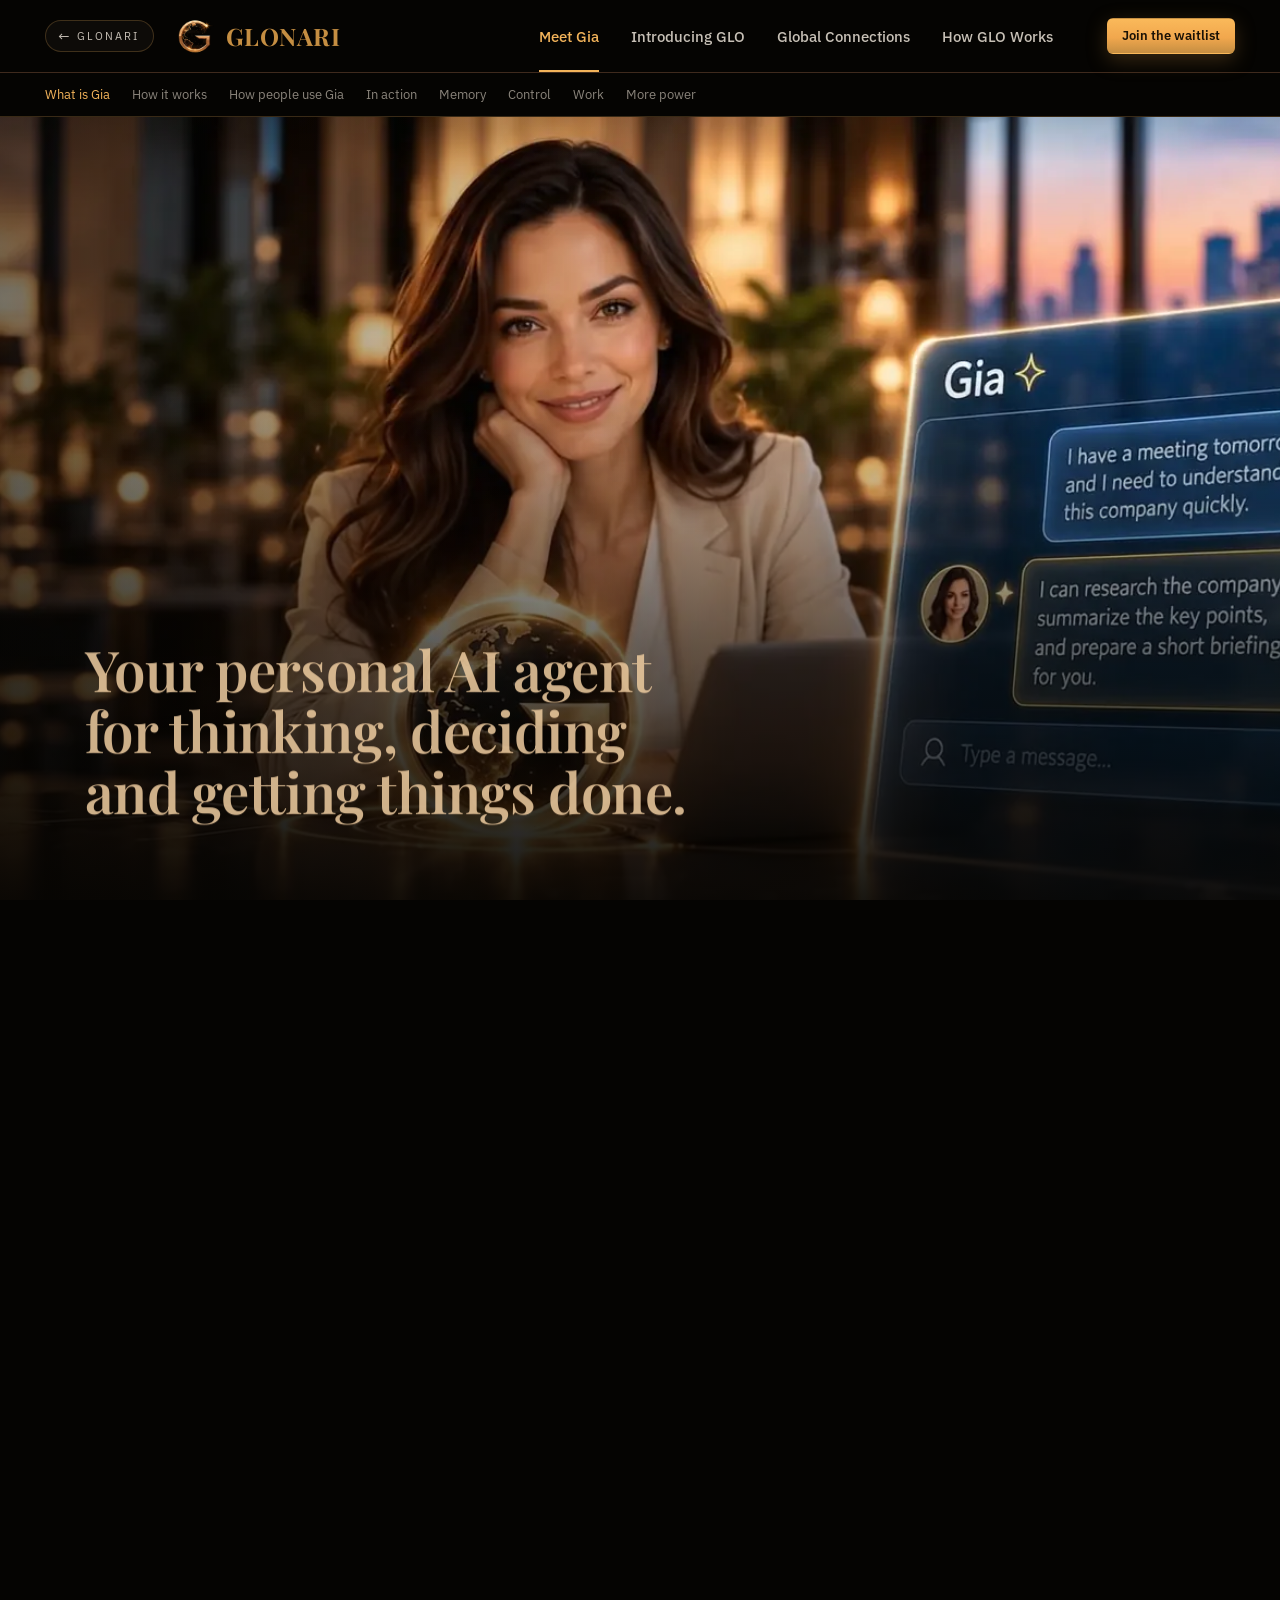
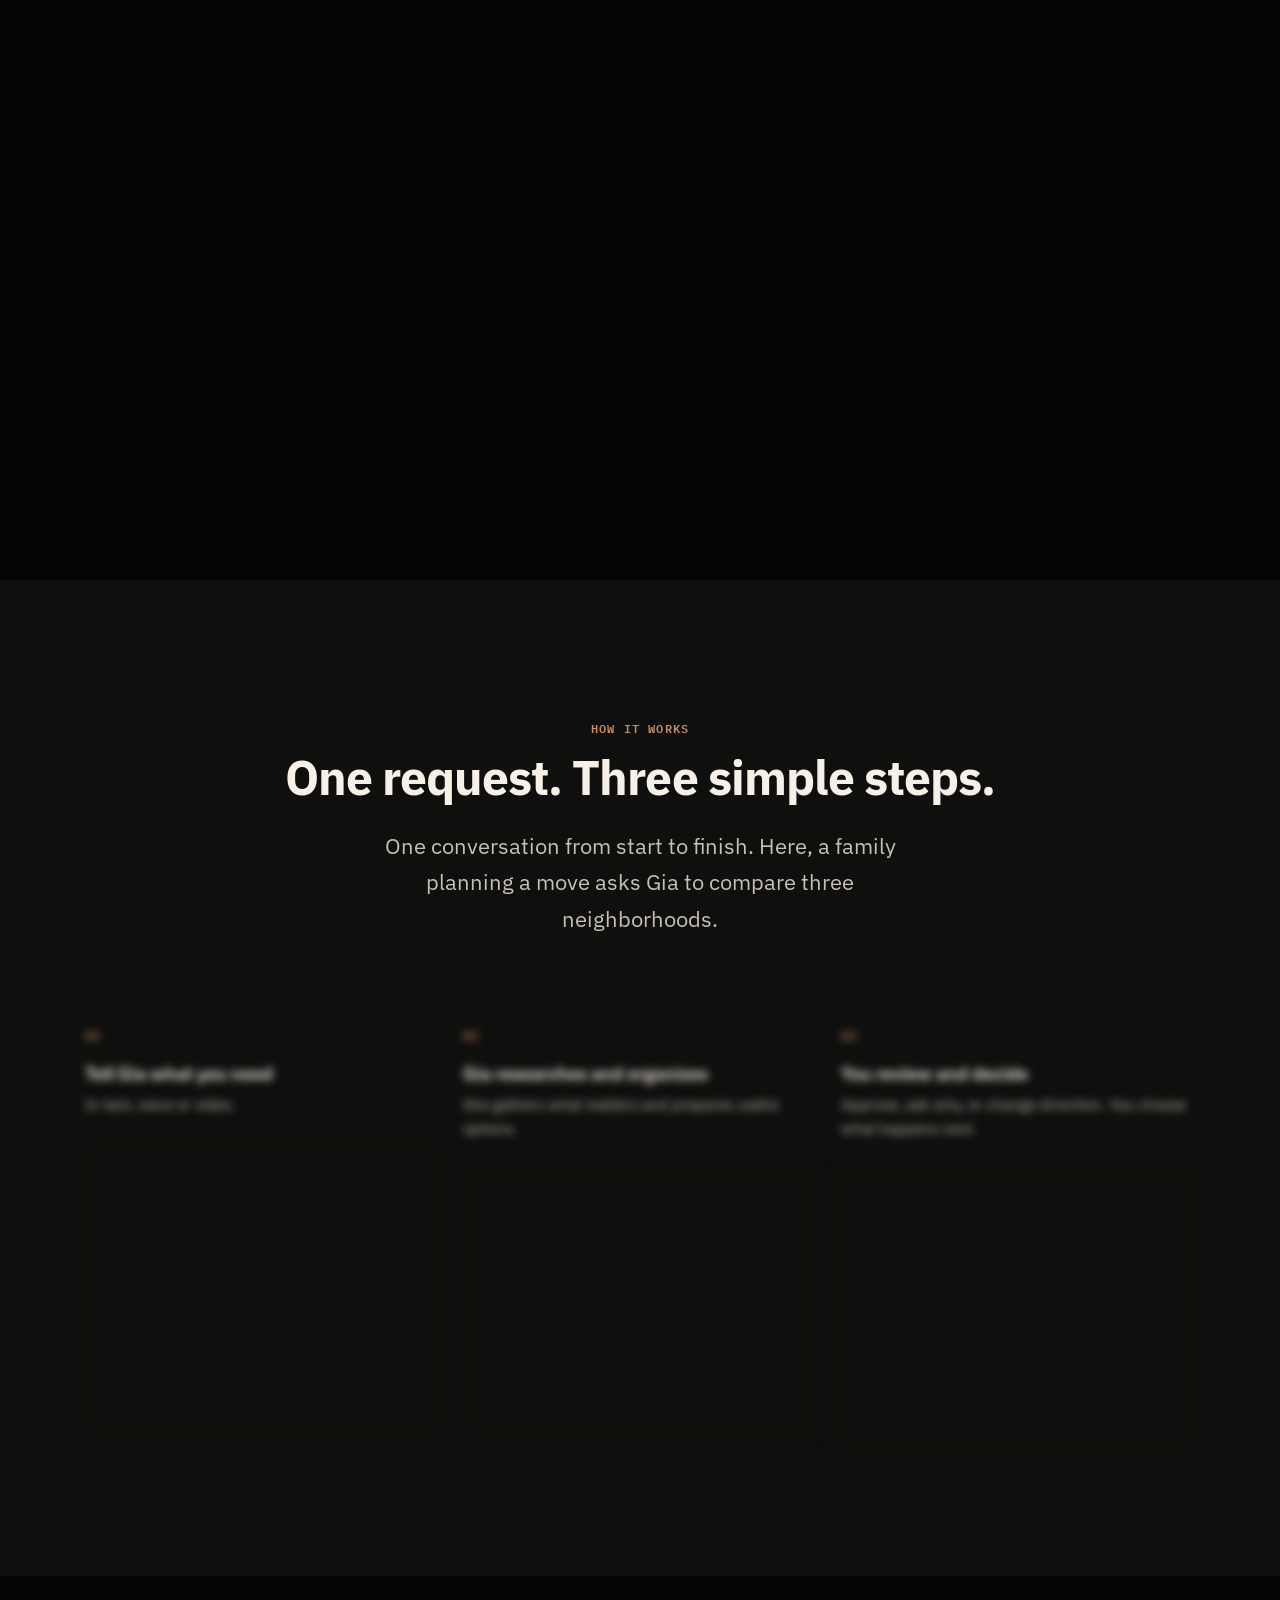
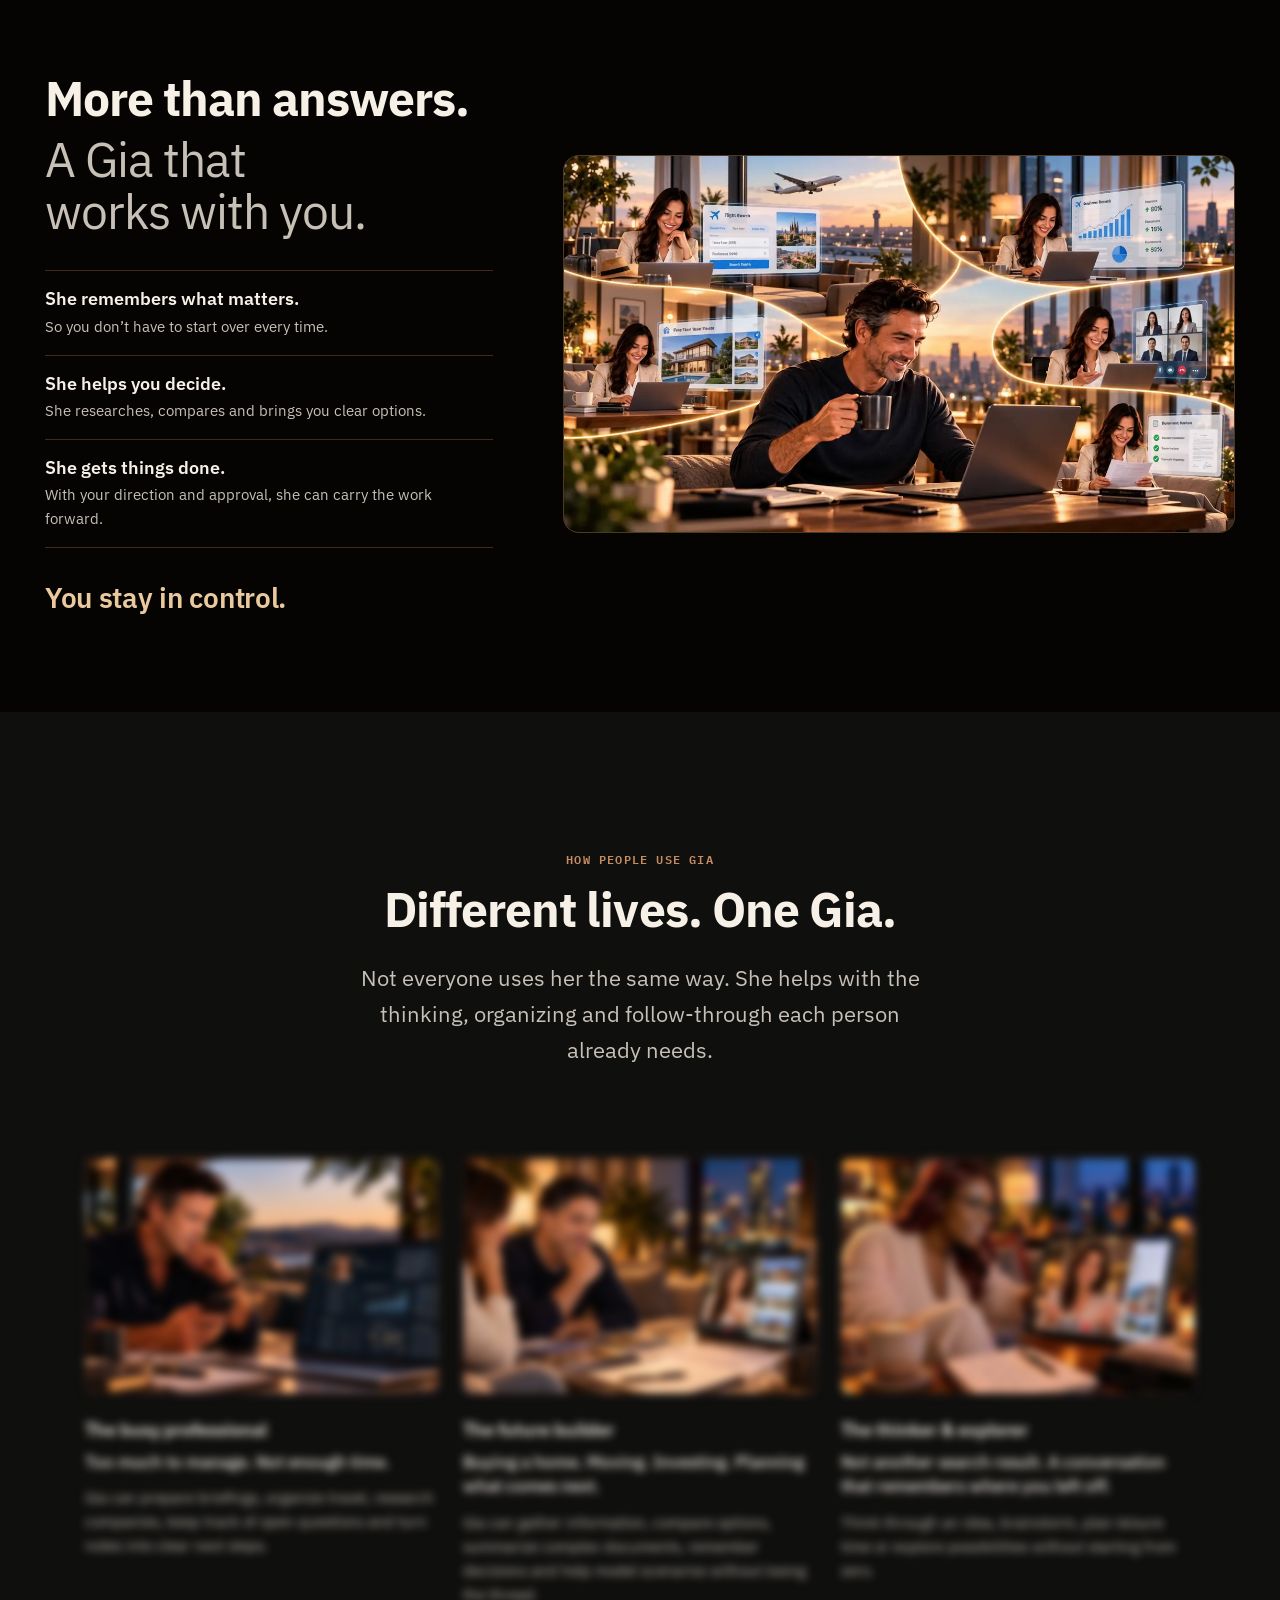
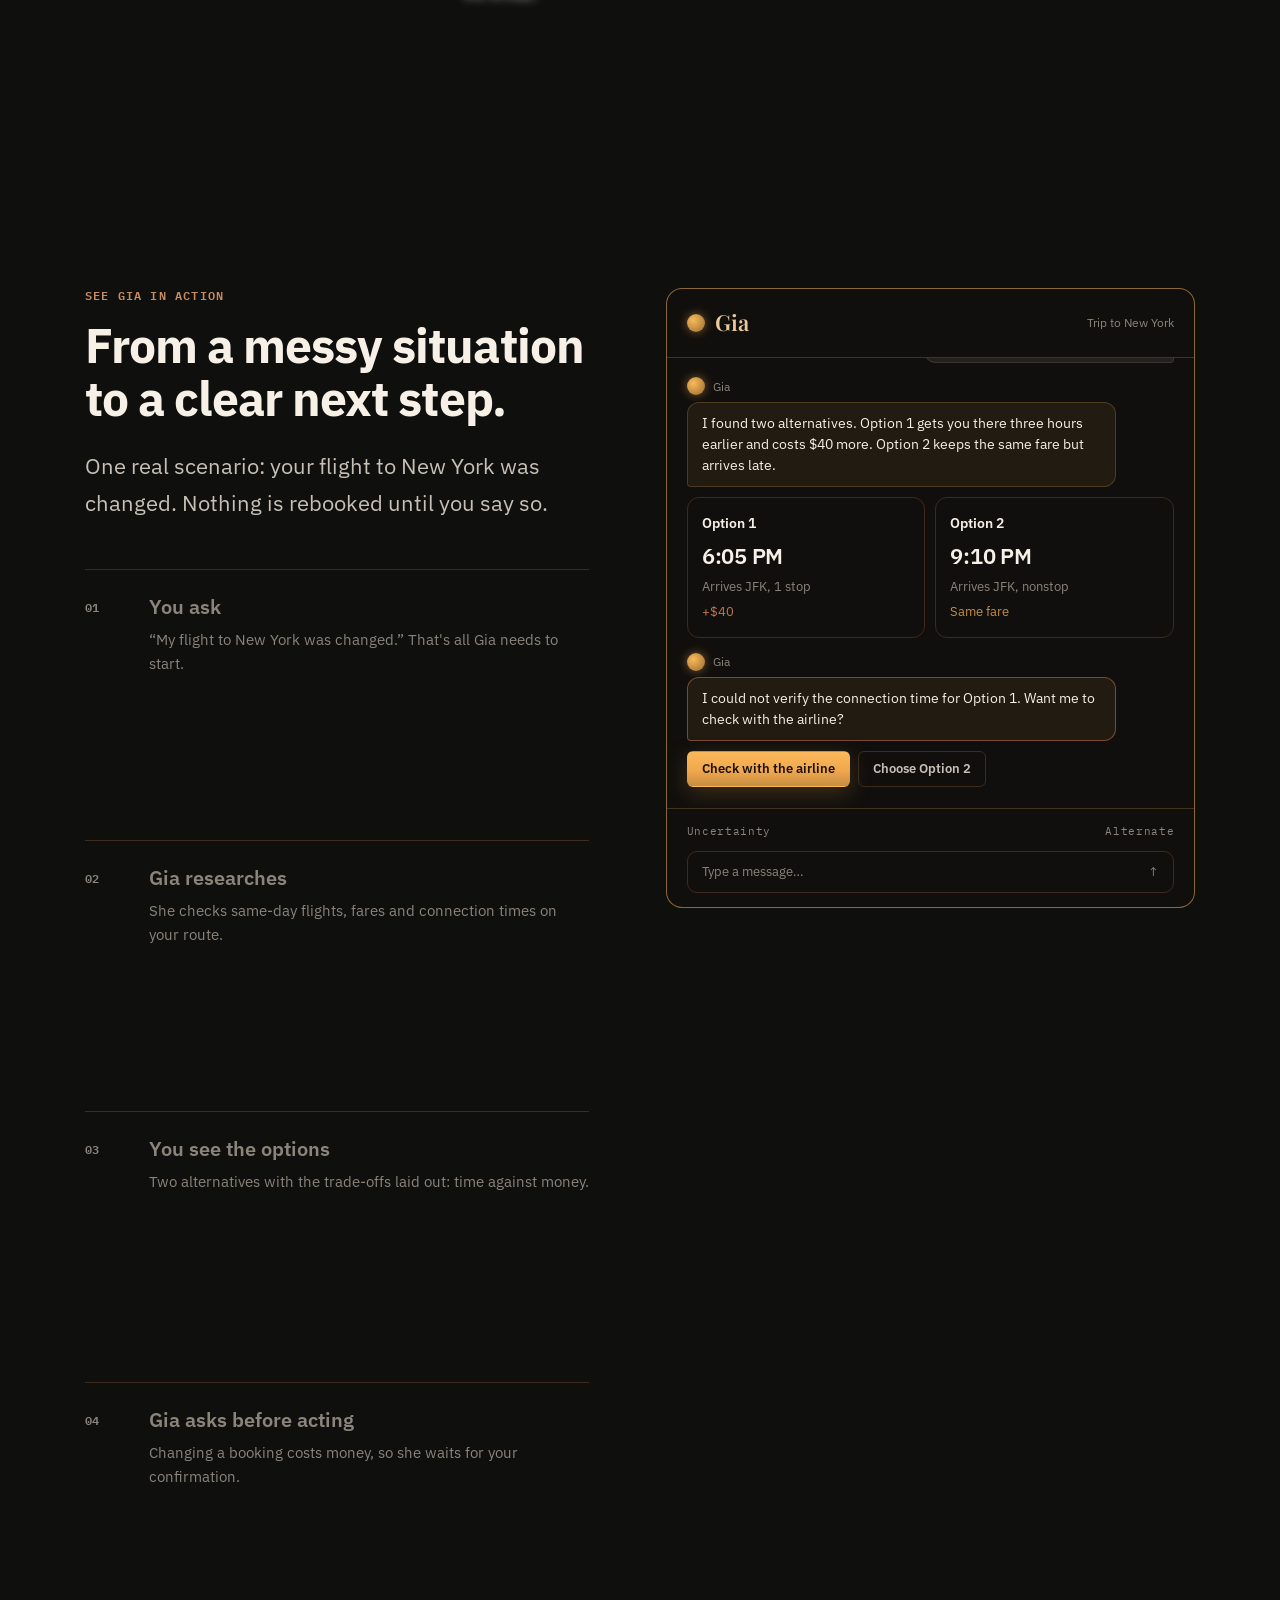
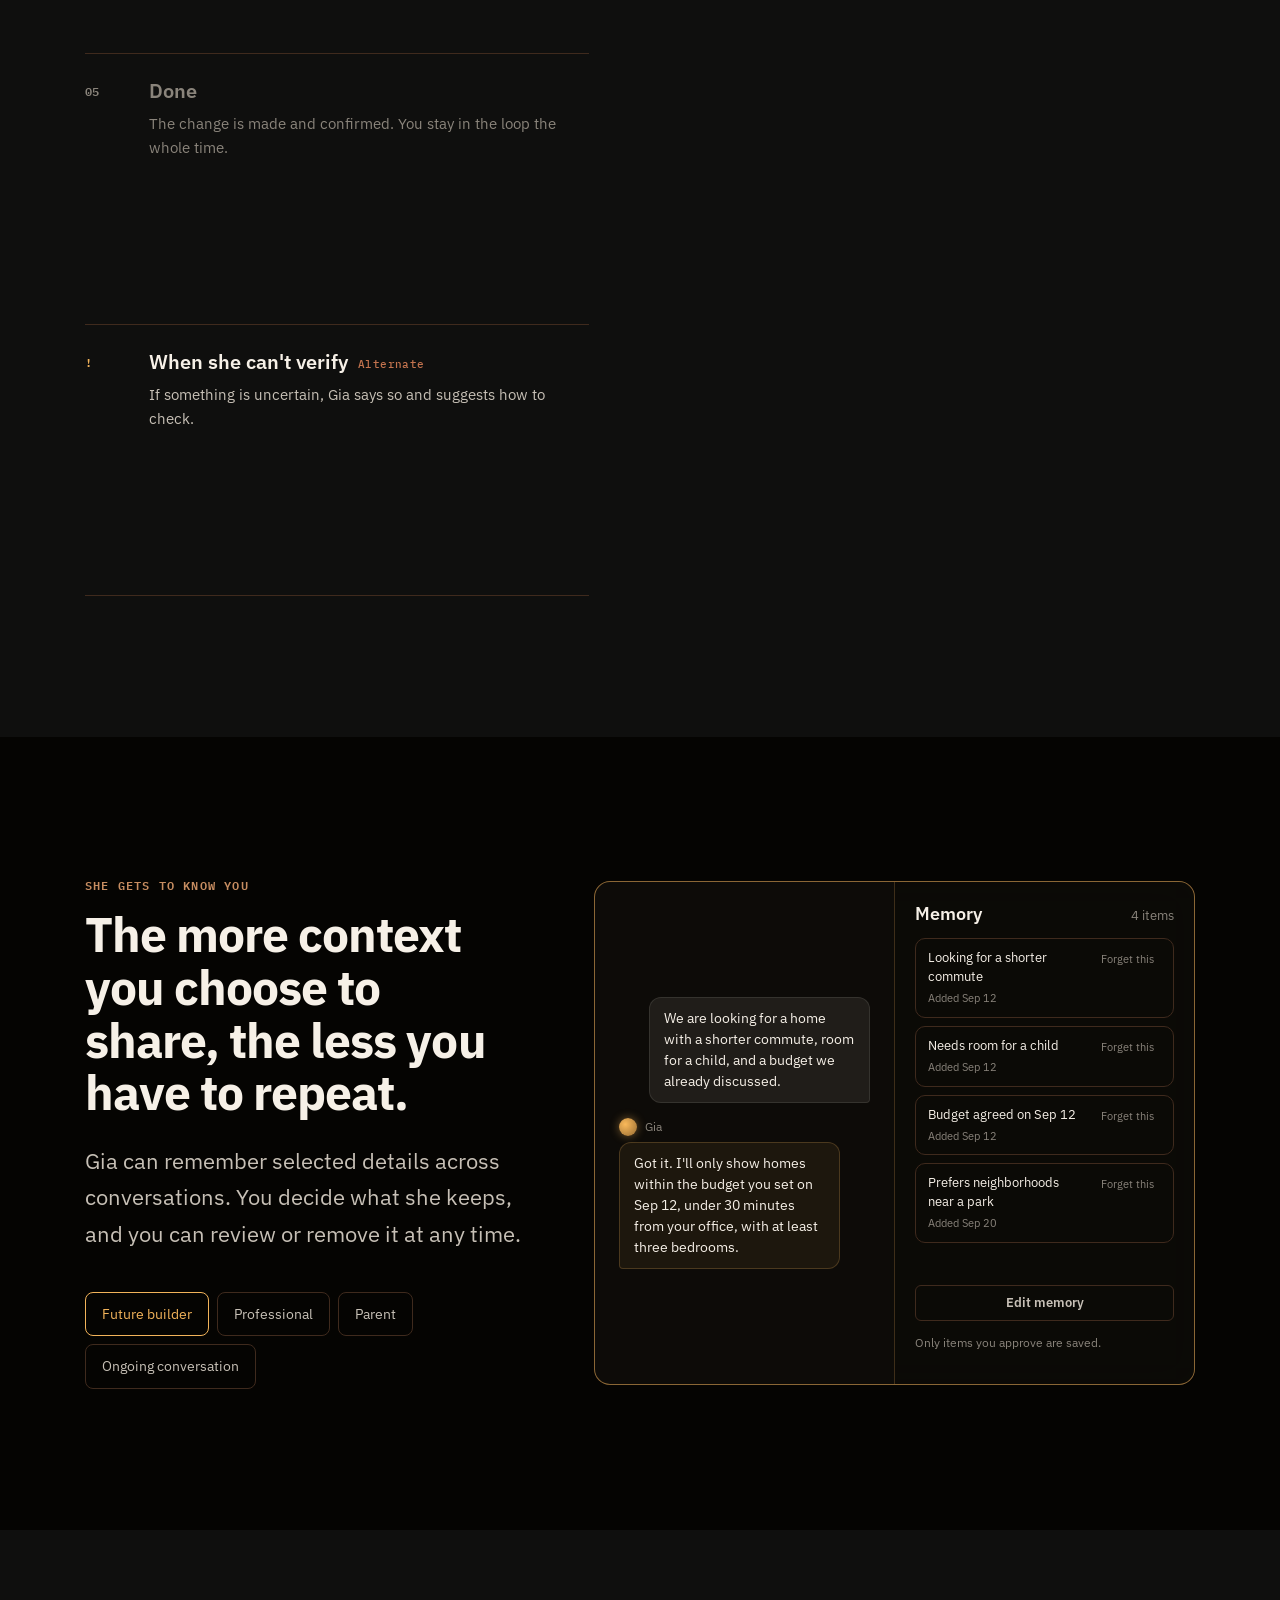
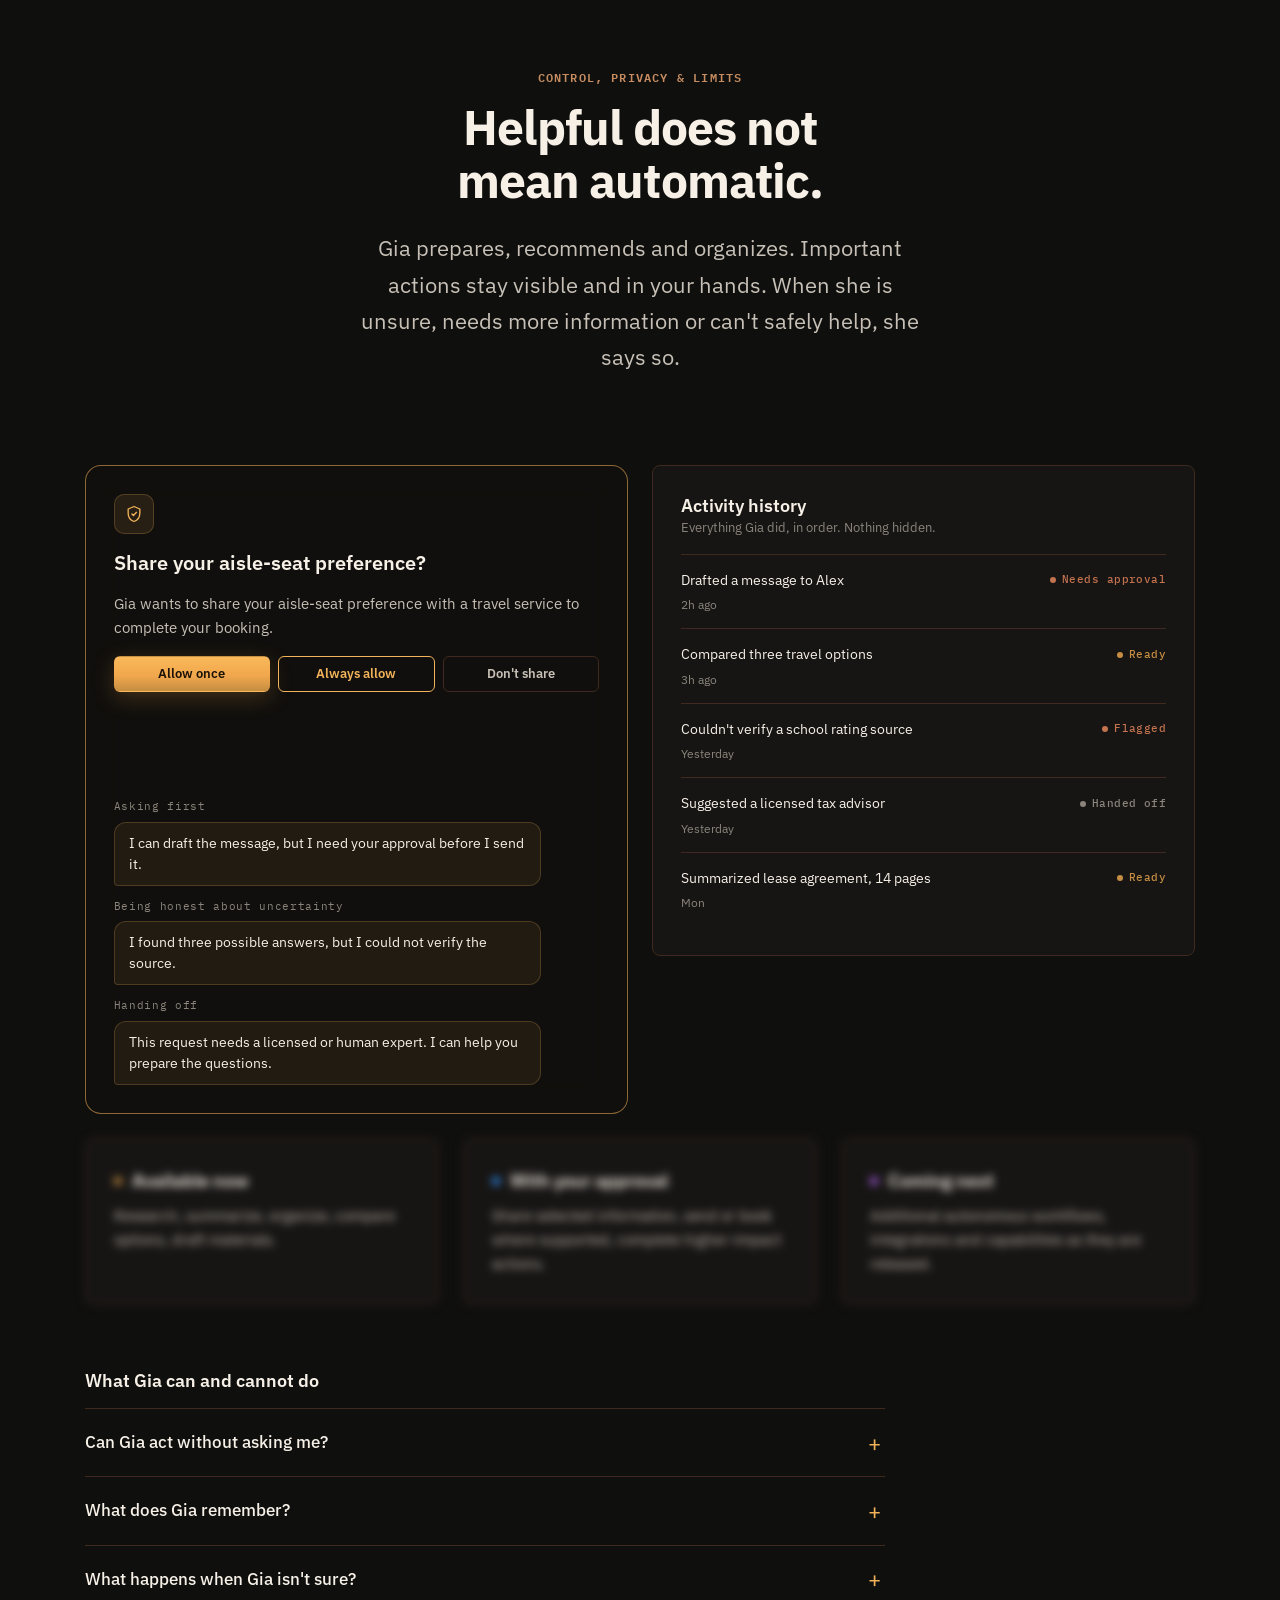
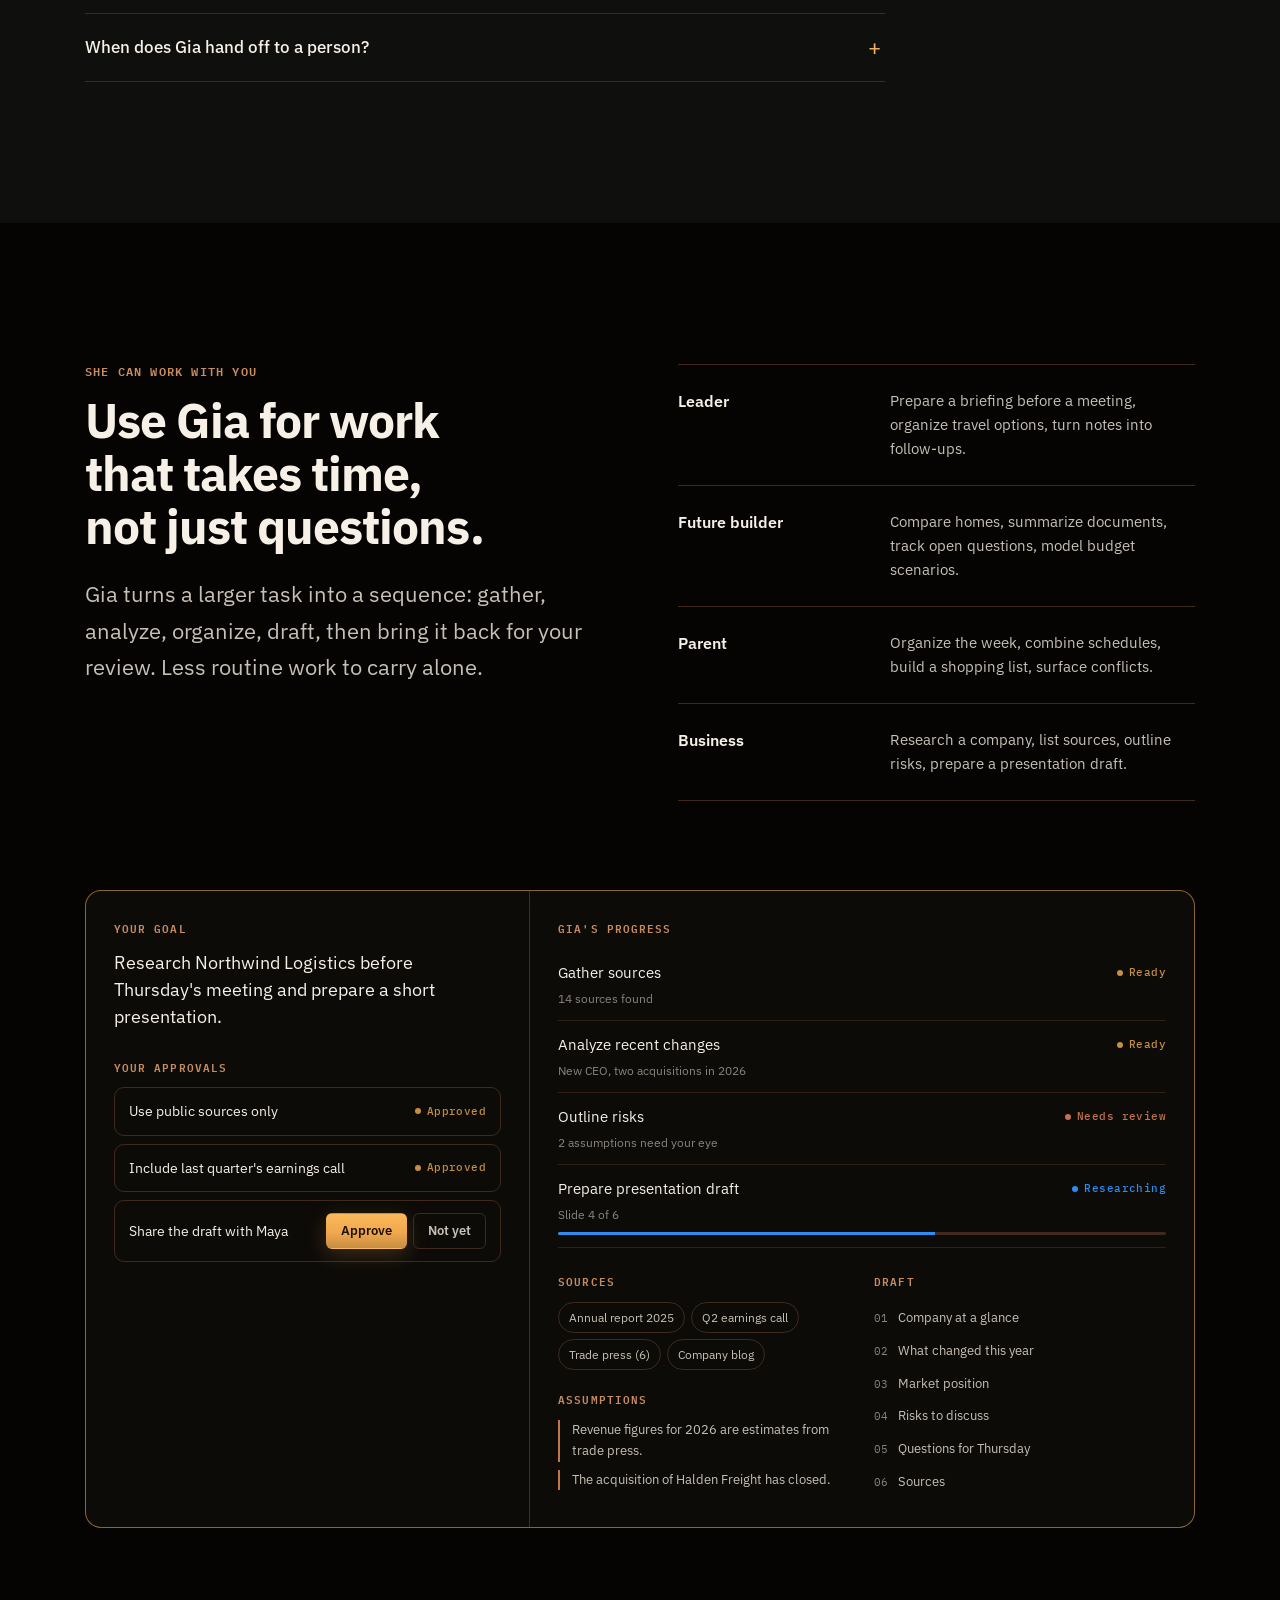
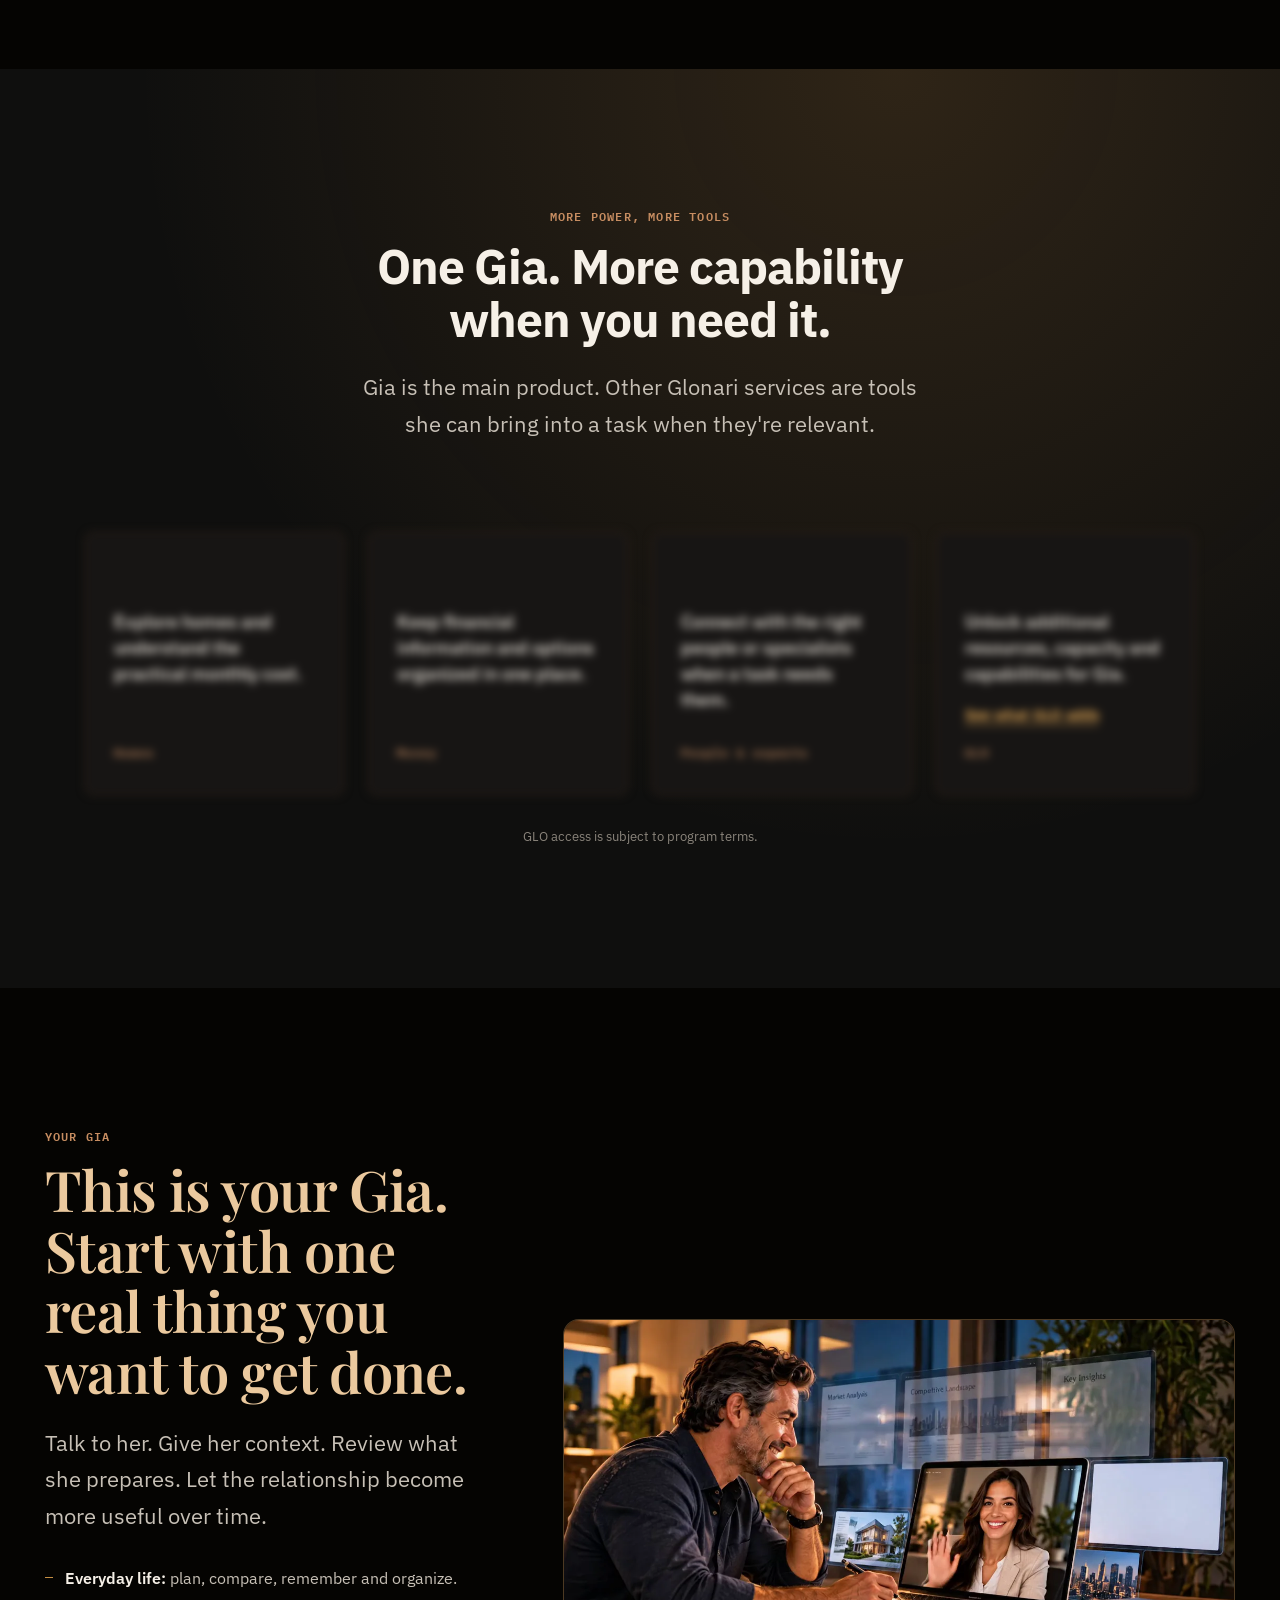
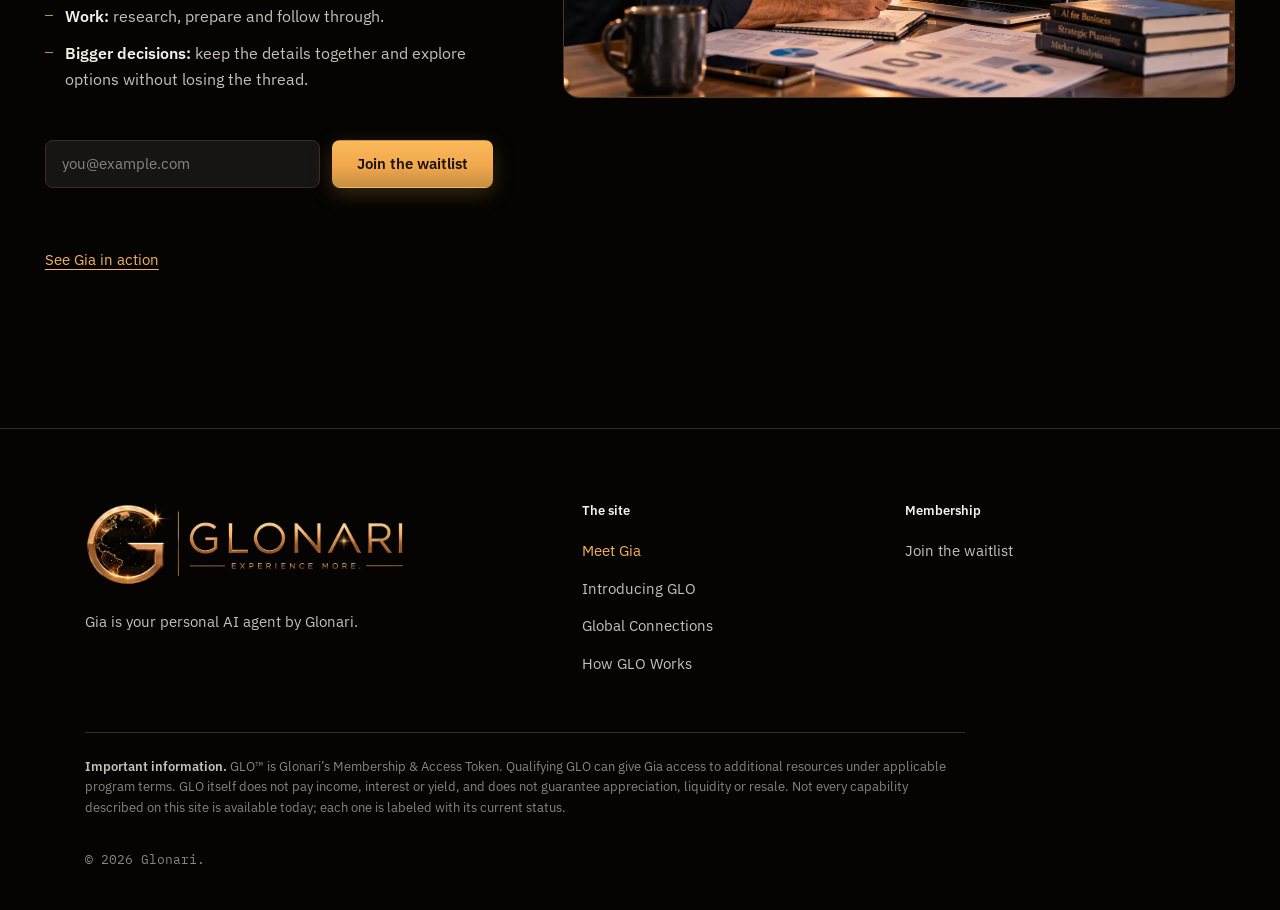
==== commit 14aed1d3: "git pull" ====
--- a/meet-gia/index.html
+++ b/meet-gia/index.html
@@ -220,7 +220,7 @@
     </div>
     <figure class="breather__media media-frame" style="--ratio: 16 / 9">
       <div class="media-frame__box" data-parallax>
-        <video class="breather__video" src="assets/video/works-with-you.mp4" poster="assets/images/works-with-you-start.webp" data-end-poster="assets/images/works-with-you-end.webp" width="1280" height="720" muted playsinline preload="auto" aria-hidden="true"></video>
+        <video class="breather__video" src="assets/video/works-with-you.mp4" poster="assets/images/works-with-you-start.webp" data-end-poster="assets/images/works-with-you-end.webp" width="1280" height="720" muted playsinline preload="none" aria-hidden="true"></video>
       </div>
     </figure>
   </div>
